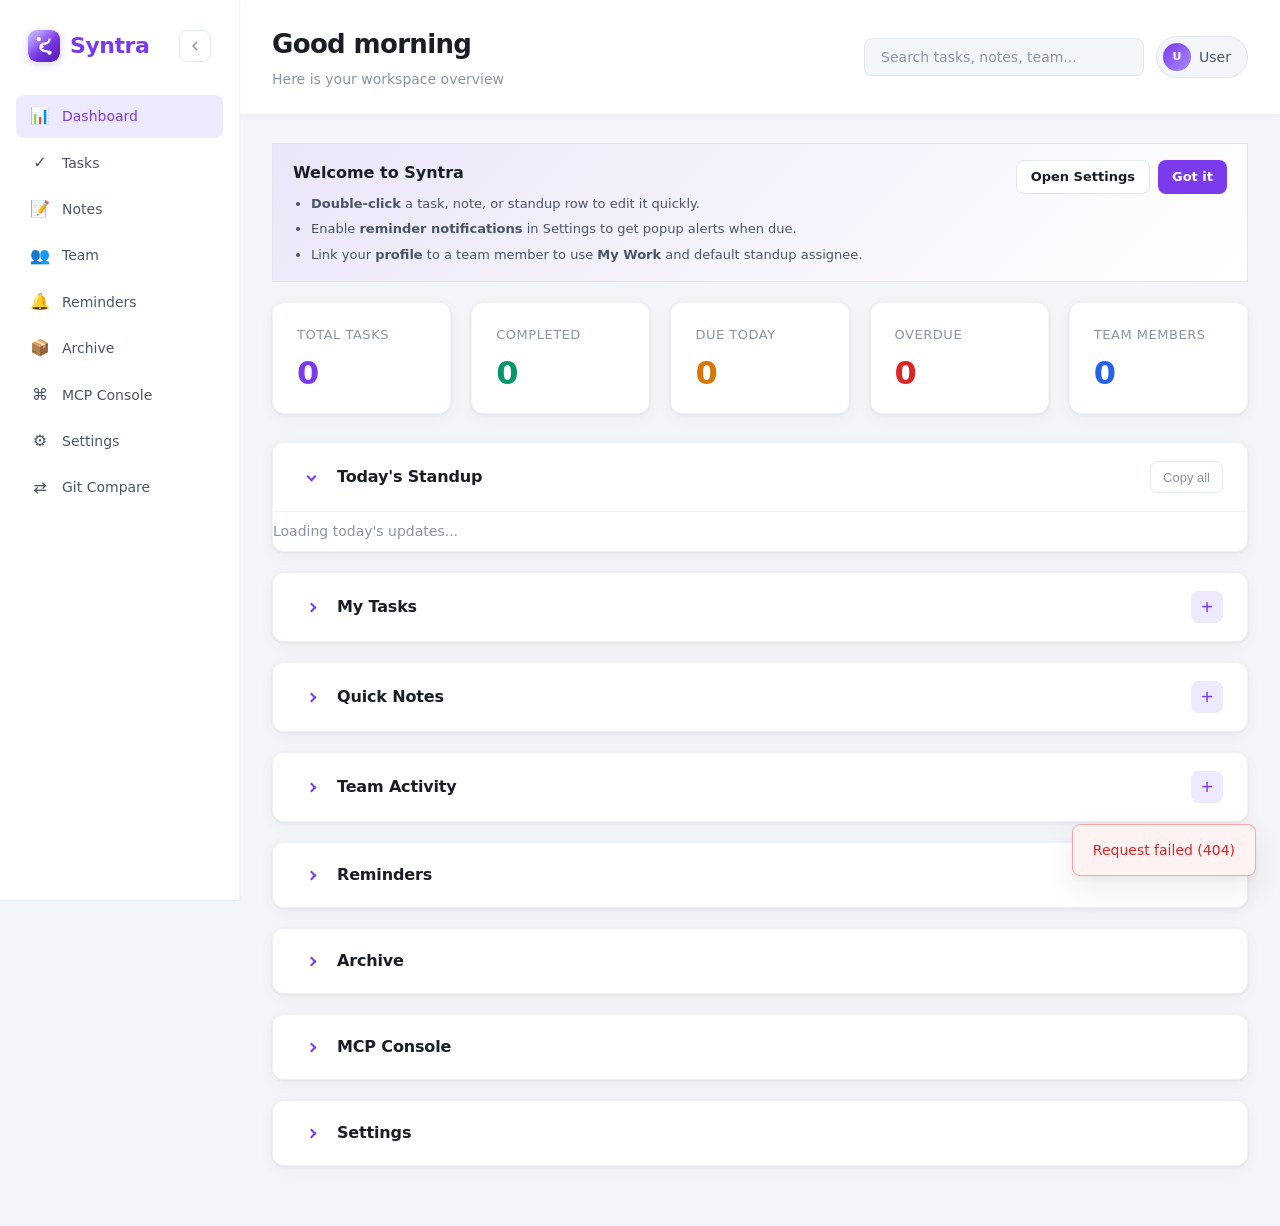
==== templates/index.html @ 12604666 "Git utility enabled" ====
<!DOCTYPE html>
<html lang="en">
<head>
  <meta charset="UTF-8">
  <meta name="viewport" content="width=device-width, initial-scale=1.0">
  <title>Syntra</title>
  <link rel="icon" href="/static/images/syntra-mark.svg" type="image/svg+xml">
  <link rel="stylesheet" href="/static/css/style.css">
  <script>
    try {
      var savedTheme = localStorage.getItem("syntra-theme");
      var prefersDark = window.matchMedia("(prefers-color-scheme: dark)").matches;
      if (savedTheme === "dark" || (savedTheme === "system" && prefersDark)) {
        document.documentElement.dataset.theme = "dark";
      }
    } catch (_err) {}
  </script>
</head>
<body>
  <div class="app" id="app">
    <aside class="sidebar">
      <div class="sidebar-top">
        <div class="logo">
          <img src="/static/images/syntra-mark.svg" alt="" class="logo-mark" width="32" height="32">
          <span class="logo-text">Syntra</span>
        </div>
        <button type="button" class="sidebar-toggle" id="sidebar-toggle" aria-label="Collapse sidebar" aria-expanded="true" title="Collapse sidebar">
          <svg viewBox="0 0 24 24" aria-hidden="true"><path d="M15.41 7.41 14 6l-6 6 6 6 1.41-1.41L10.83 12z"/></svg>
        </button>
      </div>
      <nav class="sidebar-nav">
        <a class="nav-link active" href="#dashboard" title="Dashboard">
          <span class="nav-icon" aria-hidden="true">📊</span>
          <span class="nav-label">Dashboard</span>
        </a>
        <a class="nav-link" href="#my-tasks" title="Tasks">
          <span class="nav-icon" aria-hidden="true">✓</span>
          <span class="nav-label">Tasks</span>
        </a>
        <a class="nav-link" href="#quick-notes" title="Notes">
          <span class="nav-icon" aria-hidden="true">📝</span>
          <span class="nav-label">Notes</span>
        </a>
        <a class="nav-link" href="#team-activity" title="Team">
          <span class="nav-icon" aria-hidden="true">👥</span>
          <span class="nav-label">Team</span>
        </a>
        <a class="nav-link" href="#reminders" title="Reminders">
          <span class="nav-icon" aria-hidden="true">🔔</span>
          <span class="nav-label">Reminders</span>
        </a>
        <a class="nav-link" href="#archive" title="Archive">
          <span class="nav-icon" aria-hidden="true">📦</span>
          <span class="nav-label">Archive</span>
        </a>
        <a class="nav-link" href="#mcp-console" title="MCP Console">
          <span class="nav-icon" aria-hidden="true">⌘</span>
          <span class="nav-label">MCP Console</span>
        </a>
        <a class="nav-link" href="#settings" title="Settings">
          <span class="nav-icon" aria-hidden="true">⚙</span>
          <span class="nav-label">Settings</span>
        </a>
        <a class="nav-link" href="/git-compare/" title="Git Compare">
          <span class="nav-icon" aria-hidden="true">⇄</span>
          <span class="nav-label">Git Compare</span>
        </a>
      </nav>
    </aside>

    <div class="main">
      <header class="header">
        <div class="header-greeting">
          <h1>Good morning</h1>
          <p class="header-subtitle">Here is your workspace overview</p>
        </div>
        <div class="header-actions">
          <input type="search" class="search-box" placeholder="Search tasks, notes, team...">
          <button type="button" class="profile-btn" id="profile-btn" aria-label="Open profile">
            <span class="profile-avatar" id="profile-avatar">U</span>
            <span class="profile-name" id="profile-name">User</span>
          </button>
        </div>
      </header>

      <div class="content" id="dashboard">
        <div class="onboarding-banner" id="onboarding-banner" hidden>
          <div class="onboarding-banner-inner">
            <div class="onboarding-banner-copy">
              <h2 class="onboarding-banner-title">Welcome to Syntra</h2>
              <ul class="onboarding-tips">
                <li><strong>Double-click</strong> a task, note, or standup row to edit it quickly.</li>
                <li>Enable <strong>reminder notifications</strong> in Settings to get popup alerts when due.</li>
                <li>Link your <strong>profile</strong> to a team member to use <strong>My Work</strong> and default standup assignee.</li>
              </ul>
            </div>
            <div class="onboarding-banner-actions">
              <button type="button" class="onboarding-settings-link" id="onboarding-open-settings">Open Settings</button>
              <button type="button" class="onboarding-dismiss-btn" id="onboarding-dismiss">Got it</button>
            </div>
          </div>
        </div>

        <section class="dashboard-cards">
          <div class="stat-card">
            <span class="stat-label">Total Tasks</span>
            <span class="stat-value" id="stat-total-tasks">0</span>
          </div>
          <div class="stat-card">
            <span class="stat-label">Completed</span>
            <span class="stat-value" id="stat-completed">0</span>
          </div>
          <div class="stat-card">
            <span class="stat-label">Due Today</span>
            <span class="stat-value" id="stat-due-today">0</span>
          </div>
          <div class="stat-card">
            <span class="stat-label">Overdue</span>
            <span class="stat-value" id="stat-overdue">0</span>
          </div>
          <div class="stat-card">
            <span class="stat-label">Team Members</span>
            <span class="stat-value" id="stat-team-members">0</span>
          </div>
        </section>

        <section class="section section-collapsible" id="standup-summary" data-default-expanded="true">
          <div class="section-header">
            <button type="button" class="section-collapse-btn" aria-label="Collapse Today's Standup section" aria-expanded="true">
              <span class="section-collapse-chevron" aria-hidden="true"></span>
            </button>
            <h2 class="section-title">Today's Standup <span class="standup-summary-count" id="standup-summary-count"></span></h2>
            <div class="section-header-actions">
              <button type="button" class="standup-summary-copy-btn" id="standup-summary-copy-btn" aria-label="Copy all standup updates for today" title="Copy all today's standups">
                Copy all
              </button>
            </div>
          </div>
          <div class="section-content">
            <div class="section-body standup-summary-body" id="standup-summary-list">
              <p class="empty">Loading today's updates...</p>
            </div>
          </div>
        </section>

        <section class="section section-collapsible is-collapsed" id="my-tasks">
          <div class="section-header">
            <button type="button" class="section-collapse-btn" aria-label="Expand My Tasks section" aria-expanded="false">
              <span class="section-collapse-chevron" aria-hidden="true"></span>
            </button>
            <h2 class="section-title">My Tasks</h2>
            <div class="section-header-actions">
              <button type="button" class="section-add-btn" id="task-add-toggle" aria-label="Add task">+</button>
            </div>
          </div>
          <div class="section-content" hidden>
          <div class="create-panel" id="task-create-panel" hidden>
            <form id="task-form" class="inline-create-form">
              <select id="task-group" class="inline-input" required>
                <option value="">Select group</option>
              </select>
              <input type="text" id="task-group-new" class="inline-input" placeholder="Enter new group name" hidden>
              <input type="text" id="task-title" class="inline-input" placeholder="Task title" required>
              <select id="task-assignee" class="inline-input">
                <option value="">Assign to team member</option>
              </select>
              <input type="date" id="task-due" class="inline-input" title="Due date">
              <button type="submit" class="inline-submit">Create</button>
              <button type="button" class="inline-cancel" data-panel="task-create-panel">Cancel</button>
            </form>
          </div>
          <div class="create-panel edit-panel" id="task-edit-panel" hidden>
            <form id="task-edit-form" class="inline-create-form">
              <input type="hidden" id="task-edit-id">
              <select id="task-edit-group" class="inline-input" required>
                <option value="">Select group</option>
              </select>
              <input type="text" id="task-edit-title" class="inline-input" placeholder="Task title" required>
              <select id="task-edit-assignee" class="inline-input">
                <option value="">Assign to team member</option>
              </select>
              <select id="task-edit-status" class="inline-input">
                <option value="pending">Pending</option>
                <option value="in_progress">In Progress</option>
                <option value="done">Done</option>
                <option value="cancelled">Cancelled</option>
              </select>
              <select id="task-edit-priority" class="inline-input">
                <option value="low">Low</option>
                <option value="medium">Medium</option>
                <option value="high">High</option>
                <option value="urgent">Urgent</option>
              </select>
              <input type="date" id="task-edit-due" class="inline-input">
              <button type="submit" class="inline-submit">Save</button>
              <button type="button" class="inline-cancel" data-panel="task-edit-panel">Cancel</button>
            </form>
          </div>
          <div class="create-panel edit-panel" id="standup-edit-panel" hidden>
            <form id="standup-edit-form" class="inline-create-form">
              <input type="hidden" id="standup-edit-task-id">
              <input type="hidden" id="standup-edit-id">
              <select id="standup-edit-member" class="inline-input" required aria-label="Team member">
                <option value="">Select member</option>
              </select>
              <select id="standup-edit-status" class="inline-input" aria-label="Status">
                <option value="pending">Pending</option>
                <option value="in_progress">In Progress</option>
                <option value="done">Done</option>
                <option value="cancelled">Cancelled</option>
              </select>
              <input type="text" id="standup-edit-comment" class="inline-input" placeholder="Standup update" required>
              <button type="submit" class="inline-submit">Save</button>
              <button type="button" class="inline-cancel" data-panel="standup-edit-panel">Cancel</button>
            </form>
          </div>
          <div class="task-filters" id="task-filters">
            <button type="button" class="task-filter-my-work-btn" id="task-filter-my-work" disabled aria-pressed="false" title="Link a team member in Profile to use My Work">
              My Work
            </button>
            <select id="task-filter-status" class="task-filter-select" aria-label="Filter by status">
              <option value="">All statuses</option>
              <option value="pending">Pending</option>
              <option value="in_progress">In progress</option>
              <option value="done">Done</option>
              <option value="cancelled">Cancelled</option>
            </select>
            <select id="task-filter-priority" class="task-filter-select" aria-label="Filter by priority">
              <option value="">All priorities</option>
              <option value="high_plus">High + Urgent</option>
              <option value="low">Low</option>
              <option value="medium">Medium</option>
              <option value="high">High</option>
              <option value="urgent">Urgent</option>
            </select>
            <select id="task-filter-assignee" class="task-filter-select" aria-label="Filter by assignee">
              <option value="">All assignees</option>
              <option value="unassigned">Unassigned</option>
            </select>
          </div>
          <div class="section-body" id="tasks-list">
            <p class="empty">Loading tasks...</p>
          </div>
          </div>
        </section>

        <section class="section section-collapsible is-collapsed" id="quick-notes">
          <div class="section-header">
            <button type="button" class="section-collapse-btn" aria-label="Expand Quick Notes section" aria-expanded="false">
              <span class="section-collapse-chevron" aria-hidden="true"></span>
            </button>
            <h2 class="section-title">Quick Notes</h2>
            <div class="section-header-actions">
              <button type="button" class="section-add-btn" id="note-add-toggle" aria-label="Add note">+</button>
            </div>
          </div>
          <div class="section-content" hidden>
          <div class="create-panel" id="note-create-panel" hidden>
            <form id="note-form" class="inline-create-form">
              <input type="text" id="note-title" class="inline-input" placeholder="Note title" required>
              <input type="text" id="note-content" class="inline-input" placeholder="Short note (optional)">
              <button type="submit" class="inline-submit">Create</button>
              <button type="button" class="inline-cancel" data-panel="note-create-panel">Cancel</button>
            </form>
          </div>
          <div class="create-panel edit-panel" id="note-edit-panel" hidden>
            <form id="note-edit-form" class="inline-create-form">
              <input type="hidden" id="note-edit-id">
              <input type="text" id="note-edit-title" class="inline-input" placeholder="Note title" required>
              <input type="text" id="note-edit-content" class="inline-input" placeholder="Note content">
              <button type="submit" class="inline-submit">Save</button>
              <button type="button" class="inline-cancel" data-panel="note-edit-panel">Cancel</button>
            </form>
          </div>
          <div class="section-body" id="notes-list">
            <p class="empty">Loading notes...</p>
          </div>
          </div>
        </section>

        <section class="section section-collapsible is-collapsed" id="team-activity">
          <div class="section-header">
            <button type="button" class="section-collapse-btn" aria-label="Expand Team Activity section" aria-expanded="false">
              <span class="section-collapse-chevron" aria-hidden="true"></span>
            </button>
            <h2 class="section-title">Team Activity</h2>
            <div class="section-header-actions">
              <button type="button" class="section-add-btn" id="team-add-toggle" aria-label="Add team member">+</button>
            </div>
          </div>
          <div class="section-content" hidden>
          <div class="create-panel" id="team-create-panel" hidden>
            <form id="team-form" class="inline-create-form">
              <input type="text" id="team-name" class="inline-input" placeholder="Team member name" required>
              <button type="submit" class="inline-submit">Add</button>
              <button type="button" class="inline-cancel" data-panel="team-create-panel">Cancel</button>
            </form>
          </div>
          <div class="create-panel edit-panel" id="team-edit-panel" hidden>
            <form id="team-edit-form" class="inline-create-form">
              <input type="hidden" id="team-edit-id">
              <input type="text" id="team-edit-name" class="inline-input" placeholder="Name" required>
              <input type="text" id="team-edit-role" class="inline-input" placeholder="Role (optional)">
              <input type="email" id="team-edit-email" class="inline-input" placeholder="Email (optional)">
              <select id="team-edit-status" class="inline-input">
                <option value="offline">Offline</option>
                <option value="online">Online</option>
                <option value="away">Away</option>
              </select>
              <button type="submit" class="inline-submit">Save</button>
              <button type="button" class="inline-cancel" data-panel="team-edit-panel">Cancel</button>
            </form>
          </div>
          <div class="section-body" id="team-list">
            <p class="empty">Loading team...</p>
          </div>
          </div>
        </section>

        <section class="section section-collapsible is-collapsed" id="reminders">
          <div class="section-header">
            <button type="button" class="section-collapse-btn" aria-label="Expand Reminders section" aria-expanded="false">
              <span class="section-collapse-chevron" aria-hidden="true"></span>
            </button>
            <h2 class="section-title">Reminders</h2>
          </div>
          <div class="section-content" hidden>
          <div class="section-body">
            <form id="reminder-form" class="reminder-form">
              <input type="text" id="reminder-title" class="reminder-input" placeholder="Reminder task name" required>
              <input type="datetime-local" id="reminder-datetime" class="reminder-input" required>
              <select id="reminder-assignee" class="reminder-input">
                <option value="">Assign to team member</option>
              </select>
              <button type="submit" class="reminder-button">Add Reminder</button>
            </form>
            <div class="create-panel edit-panel" id="reminder-edit-panel" hidden>
              <form id="reminder-edit-form" class="inline-create-form">
                <input type="hidden" id="reminder-edit-id">
                <input type="text" id="reminder-edit-title" class="inline-input" placeholder="Reminder task name" required>
                <input type="datetime-local" id="reminder-edit-datetime" class="inline-input" required>
                <select id="reminder-edit-assignee" class="inline-input">
                  <option value="">Assign to team member</option>
                </select>
                <select id="reminder-edit-status" class="inline-input">
                  <option value="pending">Pending</option>
                  <option value="sent">Sent</option>
                  <option value="cancelled">Cancelled</option>
                </select>
                <button type="submit" class="inline-submit">Save</button>
                <button type="button" class="inline-cancel" data-panel="reminder-edit-panel">Cancel</button>
              </form>
            </div>
            <div id="reminders-list">
              <p class="empty">Loading reminders...</p>
            </div>
          </div>
          </div>
        </section>

        <section class="section section-collapsible is-collapsed" id="archive">
          <div class="section-header">
            <button type="button" class="section-collapse-btn" aria-label="Expand Archive section" aria-expanded="false">
              <span class="section-collapse-chevron" aria-hidden="true"></span>
            </button>
            <h2 class="section-title">Archive</h2>
          </div>
          <div class="section-content" hidden>
            <p class="section-description">Archived task groups and their tasks are kept here for reference.</p>
            <div class="section-body" id="archive-list">
              <p class="empty">Loading archived groups...</p>
            </div>
          </div>
        </section>

        <section class="section section-collapsible is-collapsed" id="mcp-console">
          <div class="section-header">
            <button type="button" class="section-collapse-btn" aria-label="Expand MCP Console section" aria-expanded="false">
              <span class="section-collapse-chevron" aria-hidden="true"></span>
            </button>
            <h2 class="section-title">MCP Console</h2>
          </div>
          <div class="section-content" hidden>
          <div class="section-body">
            <form id="mcp-form" class="mcp-form">
              <input type="text" id="mcp-command" class="mcp-input" placeholder="Type command..." required>
              <button type="submit" class="mcp-button">Execute</button>
            </form>

            <div class="mcp-results" id="mcp-results">
              <div class="mcp-analysis">
                <h3 class="mcp-analysis-title">Tool Selection</h3>

                <div class="mcp-detail-grid">
                  <div class="mcp-detail-item mcp-detail-item-wide">
                    <span class="mcp-detail-label">Input</span>
                    <span class="mcp-detail-value" id="mcp-input-text">—</span>
                  </div>
                  <div class="mcp-detail-item">
                    <span class="mcp-detail-label">Matched Tool</span>
                    <span class="mcp-detail-value" id="mcp-matched-tool">—</span>
                  </div>
                  <div class="mcp-detail-item">
                    <span class="mcp-detail-label">Confidence</span>
                    <span class="mcp-detail-value mcp-confidence-value" id="mcp-confidence">—</span>
                  </div>
                </div>

                <div class="mcp-scores">
                  <div class="mcp-score">
                    <div class="mcp-score-header">
                      <span class="mcp-score-label">Keyword</span>
                      <span class="mcp-score-value" id="mcp-keyword-score">—</span>
                    </div>
                    <div class="mcp-score-bar"><span class="mcp-score-fill" id="mcp-keyword-bar"></span></div>
                  </div>
                  <div class="mcp-score">
                    <div class="mcp-score-header">
                      <span class="mcp-score-label">Pattern</span>
                      <span class="mcp-score-value" id="mcp-pattern-score">—</span>
                    </div>
                    <div class="mcp-score-bar"><span class="mcp-score-fill" id="mcp-pattern-bar"></span></div>
                  </div>
                  <div class="mcp-score">
                    <div class="mcp-score-header">
                      <span class="mcp-score-label">Token</span>
                      <span class="mcp-score-value" id="mcp-token-score">—</span>
                    </div>
                    <div class="mcp-score-bar"><span class="mcp-score-fill" id="mcp-token-bar"></span></div>
                  </div>
                </div>

                <div class="mcp-reason-block">
                  <span class="mcp-detail-label">Reason</span>
                  <p class="mcp-reason-text" id="mcp-reason">Run a command to see how Syntra selects a tool.</p>
                </div>
              </div>

              <div class="mcp-execution">
                <span class="mcp-detail-label">Execution Result</span>
                <pre class="mcp-result-output" id="mcp-result">Waiting for command...</pre>
              </div>
            </div>
          </div>
          </div>
        </section>

        <section class="section section-collapsible is-collapsed" id="settings">
          <div class="section-header">
            <button type="button" class="section-collapse-btn" aria-label="Expand Settings section" aria-expanded="false">
              <span class="section-collapse-chevron" aria-hidden="true"></span>
            </button>
            <h2 class="section-title">Settings</h2>
          </div>
          <div class="section-content" hidden>
            <div class="section-body settings-body">
              <div class="settings-group">
                <h3 class="settings-group-title">Appearance</h3>
                <div class="settings-theme-field">
                  <span class="settings-field-label">Theme</span>
                  <span class="settings-field-hint">Applies to the entire workspace.</span>
                  <div class="settings-theme-options" role="radiogroup" aria-label="Theme">
                    <label class="settings-theme-option">
                      <input type="radio" name="setting-theme" value="light" class="settings-theme-input">
                      <span class="settings-theme-card">
                        <span class="settings-theme-preview settings-theme-preview--light" aria-hidden="true"></span>
                        <span class="settings-theme-name">Light</span>
                      </span>
                    </label>
                    <label class="settings-theme-option">
                      <input type="radio" name="setting-theme" value="dark" class="settings-theme-input">
                      <span class="settings-theme-card">
                        <span class="settings-theme-preview settings-theme-preview--dark" aria-hidden="true"></span>
                        <span class="settings-theme-name">Dark</span>
                      </span>
                    </label>
                    <label class="settings-theme-option">
                      <input type="radio" name="setting-theme" value="system" class="settings-theme-input">
                      <span class="settings-theme-card">
                        <span class="settings-theme-preview settings-theme-preview--system" aria-hidden="true"></span>
                        <span class="settings-theme-name">System</span>
                      </span>
                    </label>
                  </div>
                </div>
              </div>
              <div class="settings-group">
                <h3 class="settings-group-title">Notifications</h3>
                <label class="settings-toggle-row">
                  <span class="settings-toggle-copy">
                    <span class="settings-toggle-label">Reminder notifications</span>
                    <span class="settings-toggle-hint">Show popup alerts when reminders are due.</span>
                  </span>
                  <input type="checkbox" id="setting-reminder-notifications" class="settings-toggle-input">
                  <span class="settings-toggle-switch" aria-hidden="true"></span>
                </label>
                <label class="settings-toggle-row" id="setting-reminder-sound-row">
                  <span class="settings-toggle-copy">
                    <span class="settings-toggle-label">Reminder sound</span>
                    <span class="settings-toggle-hint">Play a short chime when a reminder popup appears.</span>
                  </span>
                  <input type="checkbox" id="setting-reminder-sound" class="settings-toggle-input">
                  <span class="settings-toggle-switch" aria-hidden="true"></span>
                </label>
              </div>
              <div class="settings-group">
                <h3 class="settings-group-title">Data &amp; backup</h3>
                <div class="settings-backup-field">
                  <span class="settings-field-label">Export workspace</span>
                  <span class="settings-field-hint">Download all tasks, notes, team, reminders, profile, and settings as JSON.</span>
                  <div class="settings-backup-actions">
                    <button type="button" class="settings-backup-btn" id="settings-backup-download">
                      Download backup
                    </button>
                    <button type="button" class="settings-backup-btn settings-backup-btn--secondary" id="settings-backup-import">
                      Import backup
                    </button>
                    <input type="file" id="settings-backup-file" accept=".json,application/json" hidden>
                  </div>
                </div>
              </div>
            </div>
          </div>
        </section>
      </div>
    </div>
  </div>

  <div id="reminder-popup-stack" class="reminder-popup-stack" aria-live="polite"></div>
  <div id="toast" class="toast"></div>

  <div id="profile-modal" class="profile-modal" hidden aria-hidden="true">
    <div class="profile-modal-backdrop" data-profile-dismiss></div>
    <div
      id="profile-modal-dialog"
      class="profile-modal-dialog"
      role="dialog"
      aria-modal="true"
      aria-labelledby="profile-modal-title"
    >
      <h2 id="profile-modal-title" class="profile-modal-title">Your profile</h2>
      <form id="profile-form" class="profile-form">
        <label class="profile-field">
          <span class="profile-label">Display name</span>
          <input type="text" id="profile-display-name" class="profile-input" required maxlength="120">
        </label>
        <label class="profile-field">
          <span class="profile-label">Email</span>
          <input type="email" id="profile-email" class="profile-input" maxlength="200">
        </label>
        <label class="profile-field">
          <span class="profile-label">Role</span>
          <input type="text" id="profile-role" class="profile-input" maxlength="120" placeholder="Job title">
        </label>
        <label class="profile-field">
          <span class="profile-label">Linked team member</span>
          <select id="profile-team-member" class="profile-input">
            <option value="">None</option>
          </select>
        </label>
        <div class="profile-modal-actions">
          <button type="button" class="profile-modal-btn profile-modal-cancel" id="profile-modal-cancel">
            Cancel
          </button>
          <button type="submit" class="profile-modal-btn profile-modal-save" id="profile-modal-save">
            Save
          </button>
        </div>
      </form>
    </div>
  </div>

  <div id="confirm-modal" class="confirm-modal" hidden aria-hidden="true">
    <div class="confirm-modal-backdrop" data-confirm-dismiss></div>
    <div
      id="confirm-modal-dialog"
      class="confirm-modal-dialog"
      role="alertdialog"
      aria-modal="true"
      aria-labelledby="confirm-modal-title"
      aria-describedby="confirm-modal-message"
    >
      <div class="confirm-modal-icon" id="confirm-modal-icon" aria-hidden="true"></div>
      <h2 id="confirm-modal-title" class="confirm-modal-title"></h2>
      <p id="confirm-modal-message" class="confirm-modal-message"></p>
      <div class="confirm-modal-actions">
        <button type="button" class="confirm-modal-btn confirm-modal-cancel" id="confirm-modal-cancel">
          Cancel
        </button>
        <button type="button" class="confirm-modal-btn confirm-modal-confirm" id="confirm-modal-confirm">
          Confirm
        </button>
      </div>
    </div>
  </div>

  <script src="/static/js/datetime.js"></script>
  <script src="/static/js/syntra/bootstrap.js"></script>
  <script src="/static/js/syntra/core.js"></script>
  <script src="/static/js/syntra/ui.js"></script>
  <script src="/static/js/syntra/profile.js"></script>
  <script src="/static/js/syntra/settings.js"></script>
  <script src="/static/js/syntra/search.js"></script>
  <script src="/static/js/syntra/reminders.js"></script>
  <script src="/static/js/syntra/tasks.js"></script>
  <script src="/static/js/syntra/mcp.js"></script>
  <script src="/static/js/syntra/app.js"></script>
  <script src="/static/js/app.js"></script>
</body>
</html>
---- static/css/style.css ----
*,
*::before,
*::after {
  box-sizing: border-box;
  margin: 0;
  padding: 0;
}

:root {
  --bg: #f4f5f9;
  --bg-subtle: #eef0f6;
  --surface: #ffffff;
  --surface-hover: #f8f7ff;
  --border: #e4e7ef;
  --border-light: #f0f2f7;
  --text: #1a1d26;
  --text-primary: #1a1d26;
  --text-secondary: #4b5568;
  --text-muted: #8b93a7;
  --primary: #7c3aed;
  --primary-hover: #6d28d9;
  --primary-light: #ede9fe;
  --primary-soft: rgba(124, 58, 237, 0.08);
  --success: #059669;
  --success-bg: #ecfdf5;
  --danger: #dc2626;
  --danger-bg: #fef2f2;
  --shadow-sm: 0 1px 2px rgba(15, 23, 42, 0.04);
  --shadow: 0 1px 3px rgba(15, 23, 42, 0.06), 0 4px 16px rgba(15, 23, 42, 0.04);
  --shadow-lg: 0 4px 6px rgba(15, 23, 42, 0.04), 0 12px 32px rgba(15, 23, 42, 0.08);
  --radius: 12px;
  --radius-sm: 8px;
  --font: "Inter", "Segoe UI", system-ui, -apple-system, BlinkMacSystemFont, sans-serif;
  --sidebar-width: 240px;
  --sidebar-collapsed-width: 76px;
  --transition: 0.18s ease;
}

[data-theme="dark"] {
  color-scheme: dark;
  --bg: #0f1117;
  --bg-subtle: #161922;
  --surface: #1a1d28;
  --surface-hover: #22263a;
  --border: #2a3042;
  --border-light: #232838;
  --text: #e8eaef;
  --text-primary: #e8eaef;
  --text-secondary: #b4bac8;
  --text-muted: #7a8299;
  --primary: #9b6dff;
  --primary-hover: #b08cff;
  --primary-light: #2a2240;
  --primary-soft: rgba(155, 109, 255, 0.14);
  --success: #34d399;
  --success-bg: #0f2e24;
  --danger: #f87171;
  --danger-bg: #3a1515;
  --shadow-sm: 0 1px 2px rgba(0, 0, 0, 0.35);
  --shadow: 0 1px 3px rgba(0, 0, 0, 0.4), 0 4px 16px rgba(0, 0, 0, 0.28);
  --shadow-lg: 0 4px 6px rgba(0, 0, 0, 0.4), 0 12px 32px rgba(0, 0, 0, 0.45);
}

html {
  -webkit-font-smoothing: antialiased;
  -moz-osx-font-smoothing: grayscale;
}

html,
body {
  transition: background-color 0.2s ease, color 0.2s ease;
}

body {
  font-family: var(--font);
  background: var(--bg);
  color: var(--text);
  line-height: 1.6;
  min-height: 100vh;
  font-size: 15px;
}

.app {
  display: flex;
  min-height: 100vh;
  overflow-x: hidden;
}

/* Sidebar */

.sidebar {
  width: var(--sidebar-width);
  background: var(--surface);
  border-right: 1px solid var(--border-light);
  padding: 1.75rem 1rem;
  flex-shrink: 0;
  box-shadow: var(--shadow-sm);
  position: sticky;
  top: 0;
  height: 100vh;
  overflow-y: auto;
  overflow-x: hidden;
  transition: width var(--transition), padding var(--transition);
}

.sidebar-top {
  display: flex;
  align-items: center;
  justify-content: space-between;
  gap: 0.5rem;
  padding: 0 0.75rem 1.5rem;
  margin-bottom: 0.5rem;
}

.logo {
  display: flex;
  align-items: center;
  gap: 0.625rem;
  min-width: 0;
  font-size: 1.375rem;
  font-weight: 700;
  color: var(--primary);
  letter-spacing: -0.02em;
}

.logo-mark {
  display: block;
  width: 2rem;
  height: 2rem;
  flex-shrink: 0;
  border-radius: var(--radius-sm);
  box-shadow: 0 2px 8px rgba(91, 33, 182, 0.22);
}

.logo-text {
  white-space: nowrap;
  overflow: hidden;
  transition: opacity var(--transition), width var(--transition);
}

.sidebar-toggle {
  display: inline-flex;
  align-items: center;
  justify-content: center;
  width: 2rem;
  height: 2rem;
  padding: 0;
  border: 1px solid var(--border);
  border-radius: var(--radius-sm);
  background: var(--surface);
  color: var(--text-muted);
  cursor: pointer;
  flex-shrink: 0;
  transition: background var(--transition), color var(--transition), border-color var(--transition), transform var(--transition);
}

.sidebar-toggle:hover {
  background: var(--bg-subtle);
  color: var(--text);
  border-color: var(--border);
}

.sidebar-toggle svg {
  width: 1.125rem;
  height: 1.125rem;
  fill: currentColor;
  transition: transform var(--transition);
}

.sidebar-nav {
  display: flex;
  flex-direction: column;
  gap: 0.25rem;
}

.nav-link {
  display: flex;
  align-items: center;
  gap: 0.75rem;
  padding: 0.625rem 0.875rem;
  color: var(--text-secondary);
  text-decoration: none;
  border-radius: var(--radius-sm);
  font-size: 0.875rem;
  font-weight: 500;
  transition: background var(--transition), color var(--transition), padding var(--transition);
}

.nav-icon {
  display: inline-flex;
  align-items: center;
  justify-content: center;
  width: 1.25rem;
  flex-shrink: 0;
  font-size: 1rem;
  line-height: 1;
}

.nav-label {
  white-space: nowrap;
  overflow: hidden;
  transition: opacity var(--transition), width var(--transition);
}

.app.sidebar-collapsed .sidebar {
  width: var(--sidebar-collapsed-width);
  padding: 1.75rem 0.625rem;
}

.app.sidebar-collapsed .sidebar-top {
  flex-direction: column;
  align-items: center;
  padding: 0 0 1rem;
}

.app.sidebar-collapsed .logo-text {
  opacity: 0;
  width: 0;
}

.app.sidebar-collapsed .sidebar-toggle svg {
  transform: rotate(180deg);
}

.app.sidebar-collapsed .nav-link {
  justify-content: center;
  padding: 0.625rem;
}

.app.sidebar-collapsed .nav-label {
  opacity: 0;
  width: 0;
}

.app.sidebar-collapsed .sidebar-toggle {
  width: 100%;
}

.nav-link:hover {
  background: var(--bg-subtle);
  color: var(--text);
}

.nav-link.active {
  background: var(--primary-light);
  color: var(--primary);
}

/* Main layout */

.main {
  flex: 1;
  display: flex;
  flex-direction: column;
  min-width: 0;
}

.header {
  display: flex;
  align-items: center;
  justify-content: space-between;
  gap: 1.25rem;
  padding: 1.5rem 2rem;
  background: var(--surface);
  border-bottom: 1px solid var(--border-light);
  flex-wrap: wrap;
  box-shadow: var(--shadow-sm);
}

.header-greeting h1 {
  font-size: 1.625rem;
  font-weight: 700;
  letter-spacing: -0.025em;
  color: var(--text);
}

.header-subtitle {
  color: var(--text-muted);
  font-size: 0.875rem;
  margin-top: 0.125rem;
}

.header-actions {
  display: flex;
  align-items: center;
  gap: 0.75rem;
}

.search-box {
  width: 280px;
  padding: 0.625rem 1rem;
  background: var(--bg);
  border: 1px solid var(--border);
  border-radius: var(--radius-sm);
  color: var(--text);
  font-size: 0.875rem;
  font-family: inherit;
  transition: border-color var(--transition), box-shadow var(--transition);
}

.search-box::placeholder {
  color: var(--text-muted);
}

.search-box:focus {
  outline: none;
  border-color: var(--primary);
  box-shadow: 0 0 0 3px var(--primary-soft);
}

.profile-btn {
  display: flex;
  align-items: center;
  gap: 0.5rem;
  padding: 0.375rem 1rem 0.375rem 0.375rem;
  background: var(--bg);
  border: 1px solid var(--border);
  border-radius: 999px;
  font-size: 0.875rem;
  font-weight: 500;
  color: var(--text-secondary);
  cursor: pointer;
  font-family: inherit;
  transition: border-color 0.15s, box-shadow 0.15s;
}

.profile-btn:hover {
  border-color: var(--primary);
  box-shadow: 0 0 0 3px var(--primary-soft);
}

.profile-avatar {
  display: flex;
  align-items: center;
  justify-content: center;
  width: 28px;
  height: 28px;
  border-radius: 50%;
  background: linear-gradient(135deg, var(--primary), #a78bfa);
  color: #fff;
  font-size: 0.6875rem;
  font-weight: 700;
  letter-spacing: 0.02em;
  flex-shrink: 0;
}

.profile-name {
  max-width: 140px;
  overflow: hidden;
  text-overflow: ellipsis;
  white-space: nowrap;
}

/* Content area */

.content {
  padding: 1.75rem 2rem 2.5rem;
  overflow-x: hidden;
  overflow-y: auto;
  flex: 1;
  min-width: 0;
}

/* Dashboard stat cards */

.dashboard-cards {
  display: grid;
  grid-template-columns: repeat(auto-fit, minmax(140px, 1fr));
  gap: 1.25rem;
  margin-bottom: 1.75rem;
}

.stat-card {
  background: var(--surface);
  border: 1px solid var(--border-light);
  border-radius: var(--radius);
  padding: 1.375rem 1.5rem;
  display: flex;
  flex-direction: column;
  gap: 0.625rem;
  box-shadow: var(--shadow);
  transition: box-shadow var(--transition), transform var(--transition);
}

.stat-card:hover {
  box-shadow: var(--shadow-lg);
  transform: translateY(-1px);
}

.stat-label {
  font-size: 0.8125rem;
  font-weight: 500;
  color: var(--text-muted);
  text-transform: uppercase;
  letter-spacing: 0.04em;
}

.stat-value {
  font-size: 2rem;
  font-weight: 700;
  letter-spacing: -0.03em;
  color: var(--text);
  line-height: 1.1;
}

.stat-card:nth-child(1) .stat-value { color: var(--primary); }
.stat-card:nth-child(2) .stat-value { color: var(--success); }
.stat-card:nth-child(3) .stat-value { color: #d97706; }
.stat-card:nth-child(4) .stat-value { color: #dc2626; }
.stat-card:nth-child(5) .stat-value { color: #2563eb; }

.task-filters {
  display: flex;
  flex-wrap: wrap;
  gap: 0.5rem;
  padding: 0 1rem 0.75rem;
}

.task-filter-my-work-btn {
  display: inline-flex;
  align-items: center;
  justify-content: center;
  min-height: 34px;
  padding: 0.45rem 0.75rem;
  border: 1px solid var(--border);
  border-radius: var(--radius-sm);
  background: var(--surface);
  font-size: 0.8125rem;
  font-weight: 600;
  font-family: inherit;
  color: var(--text-muted);
  cursor: pointer;
  transition: background var(--transition), color var(--transition), border-color var(--transition);
}

.task-filter-my-work-btn:hover:not(:disabled) {
  background: #eff6ff;
  border-color: #93c5fd;
  color: #1d4ed8;
}

.task-filter-my-work-btn.is-active {
  background: var(--primary);
  border-color: var(--primary);
  color: #fff;
}

.task-filter-my-work-btn:disabled {
  opacity: 0.55;
  cursor: not-allowed;
}

.task-filter-select {
  min-width: 140px;
  padding: 0.45rem 0.65rem;
  border: 1px solid var(--border);
  border-radius: var(--radius-sm);
  background: var(--surface);
  font-size: 0.8125rem;
  font-family: inherit;
  color: var(--text);
}

.task-filter-select:focus {
  outline: none;
  border-color: var(--primary);
  box-shadow: 0 0 0 2px rgba(59, 130, 246, 0.15);
}

.editable-row.is-done td:nth-child(2) {
  opacity: 0.65;
}

.editable-row.is-done .task-title-cell {
  text-decoration: line-through;
  color: var(--text-muted);
}

.task-done-toggle {
  display: inline-flex;
  align-items: center;
  justify-content: center;
  width: 28px;
  height: 28px;
  padding: 0;
  border: 1px solid var(--border);
  border-radius: var(--radius-sm);
  background: var(--surface);
  cursor: pointer;
  transition: background var(--transition), border-color var(--transition);
}

.task-done-toggle:hover {
  border-color: var(--success);
  background: #f0fdf4;
}

.task-done-toggle.is-done {
  background: #dcfce7;
  border-color: #86efac;
  color: #166534;
}

.due-date {
  font-size: 0.8125rem;
  white-space: nowrap;
}

.due-overdue {
  color: #dc2626;
  font-weight: 600;
}

.due-today {
  color: #d97706;
  font-weight: 600;
}

.search-match td {
  background: #fffbeb;
}

.search-empty-note {
  padding: 0.75rem 1rem;
  color: var(--text-muted);
  font-size: 0.875rem;
}

/* Section cards */

.section {
  background: var(--surface);
  border: 1px solid var(--border-light);
  border-radius: var(--radius);
  margin-bottom: 1.25rem;
  overflow: hidden;
  box-shadow: var(--shadow);
  min-width: 0;
  max-width: 100%;
}

.section-title {
  font-size: 1rem;
  font-weight: 600;
  letter-spacing: -0.01em;
  color: var(--text);
  margin: 0;
}

.section-description {
  margin: 0;
  padding: 0.75rem 1.5rem;
  color: var(--text-muted);
  font-size: 0.875rem;
  border-bottom: 1px solid var(--border-light);
}

.section-header {
  display: flex;
  align-items: center;
  justify-content: space-between;
  gap: 0.75rem;
  padding: 1.125rem 1.5rem;
  border-bottom: 1px solid var(--border-light);
  background: var(--surface);
  min-width: 0;
}

.section-collapsible.is-collapsed .section-header {
  border-bottom: none;
}

.section-header .section-title {
  flex: 1;
  min-width: 0;
}

.section-header-actions {
  display: flex;
  align-items: center;
  gap: 0.5rem;
  flex-shrink: 0;
}

.section-collapse-btn {
  width: 28px;
  height: 28px;
  display: flex;
  align-items: center;
  justify-content: center;
  border: none;
  background: transparent;
  border-radius: var(--radius-sm);
  cursor: pointer;
  flex-shrink: 0;
  transition: background var(--transition);
}

.section-collapse-btn:hover {
  background: var(--surface-hover);
}

.section-collapse-chevron {
  width: 7px;
  height: 7px;
  border-right: 2px solid var(--primary);
  border-bottom: 2px solid var(--primary);
  transform: rotate(45deg);
  transition: transform 0.2s ease;
  margin-top: -2px;
}

.section-collapsible.is-collapsed .section-collapse-chevron {
  transform: rotate(-45deg);
  margin-top: 2px;
}

.section-content[hidden] {
  display: none;
}

.section-add-btn {
  width: 32px;
  height: 32px;
  display: flex;
  align-items: center;
  justify-content: center;
  background: var(--primary-light);
  border: 1px solid transparent;
  border-radius: var(--radius-sm);
  color: var(--primary);
  font-size: 1.25rem;
  font-weight: 500;
  line-height: 1;
  cursor: pointer;
  flex-shrink: 0;
  transition: background var(--transition), color var(--transition), transform var(--transition);
}

.section-add-btn:hover {
  background: var(--primary);
  color: #fff;
}

.section-add-btn.active {
  background: var(--primary);
  color: #fff;
}

.create-panel {
  padding: 1rem 1.5rem;
  background: var(--bg);
  border-bottom: 1px solid var(--border-light);
}

.create-panel[hidden] {
  display: none;
}

.inline-create-form {
  display: flex;
  flex-wrap: wrap;
  gap: 0.625rem;
  align-items: center;
}

.inline-input {
  flex: 1;
  min-width: 160px;
  padding: 0.625rem 0.875rem;
  background: var(--surface);
  border: 1px solid var(--border);
  border-radius: var(--radius-sm);
  color: var(--text);
  font-size: 0.875rem;
  font-family: inherit;
}

.inline-input:focus {
  outline: none;
  border-color: var(--primary);
  box-shadow: 0 0 0 3px var(--primary-soft);
}

.inline-submit {
  padding: 0.625rem 1rem;
  background: var(--primary);
  border: none;
  border-radius: var(--radius-sm);
  color: #fff;
  font-size: 0.875rem;
  font-weight: 600;
  font-family: inherit;
  cursor: pointer;
}

.inline-submit:hover {
  background: var(--primary-hover);
}

.inline-cancel {
  padding: 0.625rem 0.875rem;
  background: transparent;
  border: 1px solid var(--border);
  border-radius: var(--radius-sm);
  color: var(--text-muted);
  font-size: 0.875rem;
  font-family: inherit;
  cursor: pointer;
}

.inline-cancel:hover {
  background: var(--surface);
  color: var(--text);
}

.section-body {
  padding: 1.25rem 1.5rem;
  min-width: 0;
  max-width: 100%;
  overflow-x: auto;
}

.empty {
  color: var(--text-muted);
  font-size: 0.875rem;
  padding: 0.5rem 0;
}

.empty-state {
  padding: 0.75rem 0;
}

.empty-state-title {
  margin: 0 0 0.35rem;
  font-size: 0.9375rem;
  font-weight: 600;
  color: var(--text);
}

.empty-state-hint {
  margin: 0;
  font-size: 0.8125rem;
  color: var(--text-muted);
  line-height: 1.5;
}

.onboarding-banner {
  margin: 0 0 1.25rem;
  padding: 1rem 1.25rem;
  background: linear-gradient(135deg, var(--primary-soft) 0%, var(--surface) 100%);
  border: 1px solid var(--border);
  border-radius: var(--radius-md);
}

.onboarding-banner-inner {
  display: flex;
  flex-wrap: wrap;
  align-items: flex-start;
  justify-content: space-between;
  gap: 1rem;
}

.onboarding-banner-title {
  margin: 0 0 0.5rem;
  font-size: 1rem;
  font-weight: 700;
  color: var(--text);
}

.onboarding-tips {
  margin: 0;
  padding-left: 1.125rem;
  color: var(--text-secondary);
  font-size: 0.8125rem;
  line-height: 1.55;
}

.onboarding-tips li + li {
  margin-top: 0.35rem;
}

.onboarding-banner-actions {
  display: flex;
  flex-wrap: wrap;
  align-items: center;
  gap: 0.5rem;
  flex-shrink: 0;
}

.onboarding-settings-link,
.onboarding-dismiss-btn {
  display: inline-flex;
  align-items: center;
  justify-content: center;
  min-height: 34px;
  padding: 0 0.875rem;
  border-radius: var(--radius-sm);
  font-size: 0.8125rem;
  font-weight: 600;
  font-family: inherit;
  cursor: pointer;
  transition: background var(--transition), color var(--transition), border-color var(--transition);
}

.onboarding-settings-link {
  border: 1px solid var(--border);
  background: var(--surface);
  color: var(--text);
}

.onboarding-settings-link:hover {
  border-color: var(--primary);
  color: var(--primary);
}

.onboarding-dismiss-btn {
  border: none;
  background: var(--primary);
  color: #fff;
}

.onboarding-dismiss-btn:hover {
  filter: brightness(1.05);
}

.settings-toggle-row.is-disabled {
  opacity: 0.55;
}

.settings-toggle-row.is-disabled .settings-toggle-input:disabled + .settings-toggle-switch {
  cursor: not-allowed;
}

.settings-backup-field {
  display: flex;
  flex-direction: column;
  gap: 0.625rem;
  max-width: 480px;
}

.settings-backup-actions {
  display: flex;
  flex-wrap: wrap;
  gap: 0.5rem;
}

.settings-backup-btn {
  align-self: flex-start;
  display: inline-flex;
  align-items: center;
  justify-content: center;
  min-height: 36px;
  padding: 0 1rem;
  border: 1px solid var(--border);
  border-radius: var(--radius-sm);
  background: var(--surface);
  color: var(--text);
  font-size: 0.8125rem;
  font-weight: 600;
  font-family: inherit;
  cursor: pointer;
  transition: background var(--transition), color var(--transition), border-color var(--transition);
}

.settings-backup-btn:hover:not(:disabled) {
  background: #eff6ff;
  border-color: #93c5fd;
  color: #1d4ed8;
}

.settings-backup-btn:disabled {
  opacity: 0.6;
  cursor: wait;
}

.settings-backup-btn--secondary {
  background: var(--bg-subtle);
}

.task-row,
.editable-row {
  cursor: pointer;
}

.task-row-active,
.editable-row.row-active {
  background: var(--primary-light) !important;
}

.task-delete-btn,
.row-delete-btn {
  display: inline-flex;
  align-items: center;
  justify-content: center;
  width: 28px;
  height: 28px;
  padding: 0;
  background: transparent;
  border: 1px solid transparent;
  border-radius: var(--radius-sm);
  color: var(--text-muted);
  cursor: pointer;
  transition: background var(--transition), color var(--transition), border-color var(--transition);
}

.task-delete-btn:hover,
.row-delete-btn:hover {
  background: var(--danger-bg);
  border-color: #fca5a5;
  color: var(--danger);
}

.task-delete-btn svg,
.row-delete-btn svg {
  width: 16px;
  height: 16px;
  fill: currentColor;
}

.actions-cell {
  width: 1%;
  min-width: 88px;
  text-align: right;
  white-space: nowrap;
}

.actions-cell-inner {
  display: inline-flex;
  align-items: center;
  justify-content: flex-end;
  gap: 0.25rem;
  max-width: 100%;
}

.done-col {
  width: 40px;
  text-align: center;
}

.actions-cell .row-delete-btn,
.actions-cell .task-comments-btn {
  display: inline-flex;
  vertical-align: middle;
}

.task-comments-btn {
  align-items: center;
  justify-content: center;
  gap: 0.25rem;
  width: auto;
  min-width: 28px;
  height: 28px;
  padding: 0 0.375rem;
  margin-right: 0.25rem;
  background: transparent;
  border: 1px solid transparent;
  border-radius: var(--radius-sm);
  color: var(--text-muted);
  cursor: pointer;
  font-size: 0.75rem;
  font-family: inherit;
}

.task-comments-btn:hover {
  background: var(--primary-light);
  border-color: var(--primary-light);
  color: var(--primary);
}

.task-comments-icon {
  font-size: 0.875rem;
  line-height: 1;
}

.task-comments-count {
  font-weight: 600;
}

.task-comments-row td {
  background: var(--bg);
  padding: 0 !important;
  border-bottom: 1px solid var(--border-light);
}

.task-comments-panel.standup-panel {
  padding: 0;
  border-top: 1px dashed var(--border);
}

.standup-panel-header {
  display: flex;
  align-items: center;
  padding: 0.625rem 1rem;
  background: var(--surface);
  border-bottom: 1px solid var(--border-light);
}

.standup-panel-toggle {
  display: flex;
  align-items: center;
  gap: 0.5rem;
  width: 100%;
  padding: 0;
  background: transparent;
  border: none;
  font-family: inherit;
  font-size: 0.8125rem;
  font-weight: 600;
  color: var(--text-secondary);
  cursor: pointer;
  text-align: left;
}

.standup-panel-toggle:hover {
  color: var(--primary);
}

.standup-panel-title {
  flex: 1;
}

.standup-panel-chevron {
  display: inline-block;
  font-size: 0.625rem;
  color: var(--text-muted);
  transition: transform 0.15s ease;
}

.standup-panel-chevron.is-collapsed {
  transform: rotate(-90deg);
}

.standup-panel-body {
  padding: 0.875rem 1rem 1rem;
}

.standup-table-wrap {
  margin-bottom: 0.75rem;
  max-height: 220px;
  overflow: auto;
  border: 1px solid var(--border-light);
  border-radius: var(--radius-sm);
}

.standup-table {
  width: 100%;
  border-collapse: collapse;
  font-size: 0.8125rem;
}

.standup-table th,
.standup-table td {
  padding: 0.5rem 0.625rem;
  text-align: left;
  border-bottom: 1px solid var(--border-light);
  vertical-align: top;
}

.standup-table th {
  position: sticky;
  top: 0;
  background: var(--bg);
  font-size: 0.6875rem;
  font-weight: 600;
  text-transform: uppercase;
  letter-spacing: 0.04em;
  color: var(--text-muted);
}

.standup-table tbody tr:last-child td {
  border-bottom: none;
}

.editable-standup-row {
  cursor: pointer;
}

.editable-standup-row.standup-row-active {
  background: var(--primary-soft);
}

.editable-standup-row:hover {
  background: var(--bg);
}

.editable-standup-row.standup-row-active:hover {
  background: var(--primary-soft);
}

.standup-table .standup-update-cell {
  color: var(--text-secondary);
  line-height: 1.45;
  white-space: pre-wrap;
  max-width: 280px;
}

.standup-table .standup-time-cell {
  font-size: 0.75rem;
  color: var(--text-muted);
  white-space: nowrap;
}

.standup-table .standup-actions-cell {
  width: 28px;
  text-align: right;
}

.standup-empty {
  padding: 0.75rem;
  font-size: 0.8125rem;
  color: var(--text-muted);
  text-align: center;
}

.standup-summary-count {
  font-weight: 500;
  color: var(--text-muted);
  font-size: 0.9em;
}

.standup-summary-body {
  padding: 0;
}

.standup-summary-copy-btn {
  display: inline-flex;
  align-items: center;
  justify-content: center;
  height: 32px;
  padding: 0 0.75rem;
  border: 1px solid var(--border);
  border-radius: var(--radius-sm);
  background: var(--surface);
  color: var(--text-muted);
  font-size: 0.8125rem;
  font-weight: 500;
  cursor: pointer;
  transition: background var(--transition), color var(--transition), border-color var(--transition);
}

.standup-summary-copy-btn:hover {
  background: #eff6ff;
  border-color: #93c5fd;
  color: #1d4ed8;
}

.standup-summary-copy-btn:disabled {
  opacity: 0.6;
  cursor: wait;
}

.standup-summary-table td:first-child {
  font-weight: 500;
}

.task-comment-delete {
  width: 22px;
  height: 22px;
  padding: 0;
  background: transparent;
  border: none;
  border-radius: var(--radius-sm);
  color: var(--text-muted);
  cursor: pointer;
  font-size: 1rem;
  line-height: 1;
}

.task-comment-delete:hover {
  background: var(--danger-bg);
  color: var(--danger);
}

.standup-form {
  display: flex;
  gap: 0.5rem;
  flex-wrap: wrap;
  align-items: center;
}

.standup-form select,
.standup-form input[type="text"] {
  padding: 0.5rem 0.625rem;
  background: var(--surface);
  border: 1px solid var(--border);
  border-radius: var(--radius-sm);
  font-size: 0.8125rem;
  font-family: inherit;
}

.standup-form select:focus,
.standup-form input[type="text"]:focus {
  outline: none;
  border-color: var(--primary);
  box-shadow: 0 0 0 3px var(--primary-soft);
}

.standup-form .standup-member-select,
.standup-form .standup-status-select {
  min-width: 120px;
}

.standup-form .standup-comment-input {
  flex: 1;
  min-width: 160px;
}

.edit-panel {
  border-left: 3px solid var(--primary);
}

.task-group-block {
  margin-bottom: 0.875rem;
  border: 1px solid var(--border-light);
  border-radius: var(--radius-sm);
  overflow: hidden;
  background: var(--surface);
}

.task-group-block:last-child {
  margin-bottom: 0;
}

.task-group-header-row {
  display: flex;
  align-items: stretch;
  gap: 0.5rem;
  background: var(--bg);
  min-width: 0;
}

.task-group-header-row .task-group-header {
  flex: 1 1 auto;
  min-width: 0;
  background: transparent;
}

.task-group-actions,
.archived-group-actions {
  align-self: center;
  margin-right: 0.5rem;
  flex: 0 0 auto;
  max-width: min(100%, 220px);
}

.task-group-actions,
.archived-group-actions {
  display: flex;
  align-items: center;
  justify-content: flex-end;
  flex-wrap: wrap;
  gap: 0.375rem;
}

.task-group-copy-btn,
.task-group-icon-btn {
  display: inline-flex;
  align-items: center;
  justify-content: center;
  width: 32px;
  height: 32px;
  padding: 0;
  border: 1px solid var(--border);
  border-radius: var(--radius-sm);
  background: var(--surface);
  color: var(--text-muted);
  cursor: pointer;
  transition: background var(--transition), color var(--transition), border-color var(--transition);
  flex-shrink: 0;
}

.task-group-copy-btn:hover,
.task-group-icon-btn:hover {
  background: #eff6ff;
  border-color: #93c5fd;
  color: #1d4ed8;
}

.task-group-copy-btn:disabled,
.task-group-icon-btn:disabled {
  opacity: 0.6;
  cursor: wait;
}

.task-group-copy-btn svg,
.task-group-icon-btn svg {
  width: 16px;
  height: 16px;
  fill: currentColor;
}

.task-group-icon-btn--restore:hover {
  background: #f0fdf4;
  border-color: #86efac;
  color: #14532d;
}

.task-group-icon-btn--delete {
  color: #b42318;
  border-color: #fecdca;
  background: #fef3f2;
}

.task-group-icon-btn--delete:hover {
  background: #fee4e2;
  border-color: #fda29b;
  color: #912018;
}

.task-group-archive-btn {
  padding: 0.35rem 0.75rem;
  border: 1px solid var(--border);
  border-radius: var(--radius-sm);
  background: var(--surface);
  font-size: 0.75rem;
  font-weight: 600;
  font-family: inherit;
  cursor: pointer;
  transition: background var(--transition), color var(--transition), border-color var(--transition);
  color: var(--text-muted);
}

.task-group-archive-btn:hover {
  background: #fff4e5;
  border-color: #f0c987;
  color: #9a6700;
}

.archived-badge {
  padding: 0.25rem 0.625rem;
  border-radius: 999px;
  background: #f3f4f6;
  color: var(--text-muted);
  font-size: 0.6875rem;
  font-weight: 700;
  letter-spacing: 0.03em;
  text-transform: uppercase;
}

.archived-group-block .task-group-header-row {
  background: #fafafa;
}

.task-group-header {
  display: flex;
  align-items: center;
  gap: 0.625rem;
  min-width: 0;
  padding: 0.75rem 1rem;
  background: var(--bg);
  border: none;
  cursor: pointer;
  text-align: left;
  font-family: inherit;
  transition: background var(--transition);
}

.task-group-header:hover {
  background: var(--surface-hover);
}

.task-group-chevron {
  width: 7px;
  height: 7px;
  border-right: 2px solid var(--primary);
  border-bottom: 2px solid var(--primary);
  transform: rotate(45deg);
  transition: transform 0.2s ease;
  flex-shrink: 0;
  margin-top: -2px;
}

.task-group-block.is-collapsed .task-group-chevron {
  transform: rotate(-45deg);
  margin-top: 2px;
}

.task-group-name {
  flex: 1 1 auto;
  min-width: 0;
  overflow: hidden;
  text-overflow: ellipsis;
  white-space: nowrap;
  font-size: 0.9375rem;
  font-weight: 600;
  color: var(--text);
}

.task-group-count {
  flex-shrink: 0;
  font-size: 0.75rem;
  font-weight: 600;
  background: var(--primary-light);
  color: var(--primary);
  padding: 0.15rem 0.5rem;
  border-radius: 999px;
  min-width: 1.5rem;
  text-align: center;
}

.task-group-body {
  padding: 0 1rem 1rem;
}

.task-group-body[hidden] {
  display: none;
}

/* Tables */

table {
  width: 100%;
  border-collapse: collapse;
  font-size: 0.875rem;
}

th,
td {
  text-align: left;
  padding: 0.75rem 1rem;
  border-bottom: 1px solid var(--border-light);
}

th {
  color: var(--text-muted);
  font-weight: 600;
  font-size: 0.75rem;
  text-transform: uppercase;
  letter-spacing: 0.05em;
  background: var(--bg);
}

th:first-child,
td:first-child {
  padding-left: 0;
}

th:last-child,
td:last-child {
  padding-right: 0;
}

tbody tr {
  transition: background var(--transition);
}

tbody tr:hover {
  background: var(--surface-hover);
}

tr:last-child td {
  border-bottom: none;
}

/* Status badges */

.status {
  display: inline-block;
  padding: 0.2rem 0.625rem;
  border-radius: 999px;
  font-size: 0.75rem;
  font-weight: 500;
  text-transform: capitalize;
}

.status-pending {
  background: #f3f4f6;
  color: #6b7280;
}

.status-in_progress {
  background: #eff6ff;
  color: #2563eb;
}

.status-done {
  background: var(--success-bg);
  color: var(--success);
}

.status-cancelled {
  background: var(--danger-bg);
  color: var(--danger);
}

/* MCP Console */

.mcp-form {
  display: flex;
  gap: 0.75rem;
  margin-bottom: 1.5rem;
  flex-wrap: wrap;
}

.mcp-input {
  flex: 1;
  min-width: 220px;
  padding: 0.75rem 1rem;
  background: var(--bg);
  border: 1px solid var(--border);
  border-radius: var(--radius-sm);
  color: var(--text);
  font-size: 0.875rem;
  font-family: inherit;
  transition: border-color var(--transition), box-shadow var(--transition);
}

.mcp-input::placeholder {
  color: var(--text-muted);
}

.mcp-input:focus {
  outline: none;
  border-color: var(--primary);
  box-shadow: 0 0 0 3px var(--primary-soft);
}

.mcp-button {
  padding: 0.75rem 1.5rem;
  background: var(--primary);
  border: none;
  border-radius: var(--radius-sm);
  color: #fff;
  font-size: 0.875rem;
  font-weight: 600;
  font-family: inherit;
  cursor: pointer;
  transition: background var(--transition), box-shadow var(--transition), transform var(--transition);
  box-shadow: 0 1px 2px rgba(124, 58, 237, 0.2);
}

.mcp-button:hover {
  background: var(--primary-hover);
  box-shadow: 0 4px 12px rgba(124, 58, 237, 0.25);
}

.mcp-button:active {
  transform: scale(0.98);
}

/* Reminders */

.reminder-form {
  display: grid;
  grid-template-columns: 1.5fr 1fr 1fr auto;
  gap: 0.75rem;
  margin-bottom: 1.25rem;
}

.reminder-input {
  padding: 0.75rem 1rem;
  background: var(--bg);
  border: 1px solid var(--border);
  border-radius: var(--radius-sm);
  color: var(--text);
  font-size: 0.875rem;
  font-family: inherit;
  transition: border-color var(--transition), box-shadow var(--transition);
}

.reminder-input:focus {
  outline: none;
  border-color: var(--primary);
  box-shadow: 0 0 0 3px var(--primary-soft);
}

.reminder-button {
  padding: 0.75rem 1.25rem;
  background: var(--primary);
  border: none;
  border-radius: var(--radius-sm);
  color: #fff;
  font-size: 0.875rem;
  font-weight: 600;
  font-family: inherit;
  cursor: pointer;
  white-space: nowrap;
  transition: background var(--transition);
}

.reminder-button:hover {
  background: var(--primary-hover);
}

.status-sent {
  background: var(--success-bg);
  color: var(--success);
}

.status-cancelled {
  background: var(--danger-bg);
  color: var(--danger);
}

.mcp-results {
  display: flex;
  flex-direction: column;
  gap: 1rem;
}

.mcp-analysis {
  background: var(--bg);
  border: 1px solid var(--border-light);
  border-radius: var(--radius-sm);
  padding: 1.125rem 1.25rem;
}

.mcp-analysis-title {
  font-size: 0.8125rem;
  font-weight: 600;
  text-transform: uppercase;
  letter-spacing: 0.05em;
  color: var(--text-muted);
  margin-bottom: 1rem;
}

.mcp-detail-grid {
  display: grid;
  grid-template-columns: repeat(2, 1fr);
  gap: 0.75rem 1.25rem;
  margin-bottom: 1.125rem;
}

.mcp-detail-item {
  display: flex;
  flex-direction: column;
  gap: 0.25rem;
}

.mcp-detail-item-wide {
  grid-column: 1 / -1;
}

.mcp-detail-label {
  font-size: 0.75rem;
  font-weight: 500;
  color: var(--text-muted);
  text-transform: uppercase;
  letter-spacing: 0.04em;
}

.mcp-detail-value {
  font-size: 0.9375rem;
  font-weight: 500;
  color: var(--text);
  word-break: break-word;
}

.mcp-confidence-value {
  color: var(--primary);
}

.mcp-no-match {
  color: var(--danger);
}

.mcp-scores {
  display: grid;
  grid-template-columns: repeat(3, 1fr);
  gap: 0.75rem;
  margin-bottom: 1.125rem;
}

.mcp-score {
  background: var(--surface);
  border: 1px solid var(--border-light);
  border-radius: var(--radius-sm);
  padding: 0.75rem;
}

.mcp-score-header {
  display: flex;
  justify-content: space-between;
  align-items: center;
  margin-bottom: 0.5rem;
}

.mcp-score-label {
  font-size: 0.75rem;
  font-weight: 500;
  color: var(--text-muted);
}

.mcp-score-value {
  font-size: 0.8125rem;
  font-weight: 600;
  color: var(--text);
}

.mcp-score-bar {
  height: 4px;
  background: var(--border-light);
  border-radius: 999px;
  overflow: hidden;
}

.mcp-score-fill {
  display: block;
  height: 100%;
  width: 0;
  background: linear-gradient(90deg, var(--primary), #a78bfa);
  border-radius: 999px;
  transition: width 0.3s ease;
}

.mcp-reason-block {
  display: flex;
  flex-direction: column;
  gap: 0.375rem;
}

.mcp-reason-text {
  font-size: 0.875rem;
  line-height: 1.55;
  color: var(--text-secondary);
  background: var(--surface);
  border: 1px solid var(--border-light);
  border-radius: var(--radius-sm);
  padding: 0.75rem 0.875rem;
}

.mcp-execution {
  display: flex;
  flex-direction: column;
  gap: 0.5rem;
}

.mcp-result-output {
  background: var(--bg);
  border: 1px solid var(--border);
  border-radius: var(--radius-sm);
  padding: 1rem 1.125rem;
  font-family: ui-monospace, "SF Mono", "Cascadia Code", monospace;
  font-size: 0.8125rem;
  line-height: 1.6;
  white-space: pre-wrap;
  max-height: 280px;
  overflow-y: auto;
  color: var(--text-secondary);
}

.mcp-result-output.success {
  border-color: #6ee7b7;
  background: var(--success-bg);
  color: #065f46;
}

.mcp-result-output.error {
  border-color: #fca5a5;
  background: var(--danger-bg);
  color: #991b1b;
}

/* Profile modal */

.profile-modal {
  position: fixed;
  inset: 0;
  z-index: 200;
  display: grid;
  place-items: center;
  padding: 1.5rem;
}

.profile-modal[hidden] {
  display: none;
}

.profile-modal-backdrop {
  position: absolute;
  inset: 0;
  background: rgba(15, 23, 42, 0.45);
  backdrop-filter: blur(4px);
  animation: confirmFadeIn 0.2s ease;
}

.profile-modal-dialog {
  position: relative;
  width: min(100%, 440px);
  padding: 1.75rem 1.75rem 1.5rem;
  background: var(--surface);
  border: 1px solid var(--border-light);
  border-radius: var(--radius);
  box-shadow: var(--shadow-lg);
  animation: confirmSlideIn 0.22s ease;
}

.profile-modal-title {
  margin: 0 0 1.25rem;
  font-size: 1.125rem;
  font-weight: 700;
  color: var(--text-primary);
}

.profile-form {
  display: flex;
  flex-direction: column;
  gap: 0.875rem;
}

.profile-field {
  display: flex;
  flex-direction: column;
  gap: 0.375rem;
}

.profile-label {
  font-size: 0.75rem;
  font-weight: 600;
  color: var(--text-muted);
  text-transform: uppercase;
  letter-spacing: 0.04em;
}

.profile-input {
  padding: 0.625rem 0.75rem;
  background: var(--bg);
  border: 1px solid var(--border);
  border-radius: var(--radius-sm);
  font-size: 0.875rem;
  font-family: inherit;
  color: var(--text-primary);
}

.profile-input:focus {
  outline: none;
  border-color: var(--primary);
  box-shadow: 0 0 0 3px var(--primary-soft);
}

.profile-modal-actions {
  display: flex;
  justify-content: flex-end;
  gap: 0.625rem;
  margin-top: 0.5rem;
}

.profile-modal-btn {
  padding: 0.625rem 1rem;
  border-radius: var(--radius-sm);
  font-size: 0.875rem;
  font-weight: 600;
  font-family: inherit;
  cursor: pointer;
  border: 1px solid transparent;
}

.profile-modal-cancel {
  background: var(--bg);
  border-color: var(--border);
  color: var(--text-secondary);
}

.profile-modal-cancel:hover {
  background: var(--surface);
  border-color: var(--border-light);
}

.profile-modal-save {
  background: var(--primary);
  color: #fff;
}

.profile-modal-save:hover {
  filter: brightness(1.05);
}

/* Confirm modal */

body.modal-open {
  overflow: hidden;
}

.confirm-modal {
  position: fixed;
  inset: 0;
  z-index: 200;
  display: grid;
  place-items: center;
  padding: 1.5rem;
}

.confirm-modal[hidden] {
  display: none;
}

.confirm-modal-backdrop {
  position: absolute;
  inset: 0;
  background: rgba(15, 23, 42, 0.45);
  backdrop-filter: blur(4px);
  animation: confirmFadeIn 0.2s ease;
}

.confirm-modal-dialog {
  position: relative;
  width: min(100%, 420px);
  padding: 1.75rem 1.75rem 1.5rem;
  background: var(--surface);
  border: 1px solid var(--border-light);
  border-radius: var(--radius);
  box-shadow: var(--shadow-lg);
  animation: confirmSlideIn 0.22s ease;
}

.confirm-modal-icon {
  width: 48px;
  height: 48px;
  display: flex;
  align-items: center;
  justify-content: center;
  border-radius: 999px;
  margin-bottom: 1rem;
}

.confirm-modal-icon svg {
  width: 22px;
  height: 22px;
  fill: currentColor;
}

.confirm-modal-dialog--default .confirm-modal-icon {
  background: var(--primary-light);
  color: var(--primary);
}

.confirm-modal-dialog--warning .confirm-modal-icon {
  background: #fff7ed;
  color: #c2410c;
}

.confirm-modal-dialog--danger .confirm-modal-icon {
  background: var(--danger-bg);
  color: var(--danger);
}

.confirm-modal-title {
  font-size: 1.125rem;
  font-weight: 600;
  letter-spacing: -0.01em;
  color: var(--text);
  margin-bottom: 0.5rem;
}

.confirm-modal-message {
  font-size: 0.9375rem;
  line-height: 1.55;
  color: var(--text-secondary);
  margin-bottom: 1.5rem;
}

.confirm-modal-actions {
  display: flex;
  justify-content: flex-end;
  gap: 0.625rem;
}

.confirm-modal-btn {
  padding: 0.625rem 1.125rem;
  border-radius: var(--radius-sm);
  font-size: 0.875rem;
  font-weight: 600;
  font-family: inherit;
  cursor: pointer;
  transition: background var(--transition), color var(--transition), border-color var(--transition), box-shadow var(--transition);
}

.confirm-modal-cancel {
  background: var(--surface);
  border: 1px solid var(--border);
  color: var(--text-secondary);
}

.confirm-modal-cancel:hover {
  background: var(--bg);
  color: var(--text);
}

.confirm-modal-confirm {
  border: 1px solid transparent;
  color: #fff;
  background: var(--primary);
}

.confirm-modal-confirm:hover {
  background: var(--primary-hover);
}

.confirm-modal-dialog--warning .confirm-modal-confirm {
  background: #ea580c;
}

.confirm-modal-dialog--warning .confirm-modal-confirm:hover {
  background: #c2410c;
}

.confirm-modal-dialog--danger .confirm-modal-confirm {
  background: var(--danger);
}

.confirm-modal-dialog--danger .confirm-modal-confirm:hover {
  background: #b91c1c;
}

@keyframes confirmFadeIn {
  from { opacity: 0; }
  to { opacity: 1; }
}

@keyframes confirmSlideIn {
  from {
    opacity: 0;
    transform: translateY(12px) scale(0.98);
  }
  to {
    opacity: 1;
    transform: translateY(0) scale(1);
  }
}

/* Reminder popups */

.reminder-popup-stack {
  position: fixed;
  top: 1.5rem;
  right: 1.5rem;
  z-index: 150;
  pointer-events: none;
}

.reminder-popup {
  --stack-depth: 0;
  position: absolute;
  top: calc(var(--stack-depth) * 12px);
  right: calc(var(--stack-depth) * 12px);
  pointer-events: auto;
  width: 280px;
  padding: 0.875rem 1rem;
  background: var(--surface);
  border: 1px solid var(--border-light);
  border-left: 3px solid var(--primary);
  border-radius: var(--radius-sm);
  box-shadow: var(--shadow-lg);
  animation: reminderPopupIn 0.25s ease;
  cursor: pointer;
  transition: top 0.2s ease, right 0.2s ease, transform 0.2s ease, opacity 0.2s ease, box-shadow 0.2s ease;
}

.reminder-popup:not(.is-front) {
  transform: scale(0.98);
  opacity: 0.88;
  box-shadow: var(--shadow);
}

.reminder-popup:not(.is-front) .reminder-popup-actions {
  pointer-events: none;
}

.reminder-popup.is-front {
  transform: scale(1);
  opacity: 1;
  box-shadow: var(--shadow-lg);
  cursor: default;
}

@keyframes reminderPopupIn {
  from {
    opacity: 0;
    transform: translateX(16px);
  }
  to {
    opacity: 1;
    transform: translateX(0);
  }
}

.reminder-popup-label {
  display: block;
  font-size: 0.6875rem;
  font-weight: 600;
  text-transform: uppercase;
  letter-spacing: 0.05em;
  color: var(--primary);
  margin-bottom: 0.25rem;
}

.reminder-popup-title {
  margin: 0 0 0.375rem;
  font-size: 0.9375rem;
  font-weight: 600;
  color: var(--text-primary);
  line-height: 1.35;
}

.reminder-popup-meta {
  margin: 0 0 0.75rem;
  font-size: 0.75rem;
  color: var(--text-muted);
  line-height: 1.45;
}

.reminder-popup-actions {
  display: flex;
  flex-direction: column;
  gap: 0.5rem;
}

.reminder-popup-snooze-menu {
  display: flex;
  gap: 0.375rem;
}

.reminder-popup-btn {
  flex: 1;
  padding: 0.4375rem 0.625rem;
  border-radius: var(--radius-sm);
  font-size: 0.75rem;
  font-weight: 600;
  font-family: inherit;
  cursor: pointer;
  border: 1px solid transparent;
  transition: background 0.15s, border-color 0.15s;
}

.reminder-popup-btn--dismiss {
  background: var(--primary);
  color: #fff;
  border-color: var(--primary);
}

.reminder-popup-btn--dismiss:hover {
  filter: brightness(1.05);
}

.reminder-popup-btn--snooze {
  background: var(--bg);
  color: var(--text-secondary);
  border-color: var(--border);
}

.reminder-popup-btn--snooze:hover {
  background: var(--surface);
  border-color: var(--border-light);
}

[data-theme="dark"] .search-match {
  background: #1e293b;
}

[data-theme="dark"] .editable-row:hover {
  background: var(--surface-hover);
}

[data-theme="dark"] .status-pending {
  background: #2a2410;
  border-color: #5c4d1a;
  color: #fbbf24;
}

[data-theme="dark"] .status-in_progress {
  background: #172554;
  border-color: #1e40af;
  color: #93c5fd;
}

[data-theme="dark"] .status-done {
  background: #0f2e24;
  border-color: #166534;
  color: #86efac;
}

[data-theme="dark"] .status-cancelled {
  background: #3a1515;
  border-color: #991b1b;
  color: #fca5a5;
}

[data-theme="dark"] .status-sent {
  background: #0f2e24;
  border-color: #166534;
  color: #86efac;
}

[data-theme="dark"] .confirm-modal-backdrop,
[data-theme="dark"] .profile-modal-backdrop {
  background: rgba(0, 0, 0, 0.65);
}

/* Settings */

.settings-body {
  max-width: 640px;
}

.settings-group {
  padding: 1rem 0;
  border-bottom: 1px solid var(--border-light);
}

.settings-group:last-child {
  border-bottom: none;
}

.settings-group-title {
  margin: 0 0 0.875rem;
  font-size: 0.8125rem;
  font-weight: 600;
  text-transform: uppercase;
  letter-spacing: 0.04em;
  color: var(--text-muted);
}

.settings-toggle-row {
  display: flex;
  align-items: center;
  justify-content: space-between;
  gap: 1rem;
  cursor: pointer;
}

.settings-toggle-copy {
  display: flex;
  flex-direction: column;
  gap: 0.25rem;
}

.settings-toggle-label {
  font-size: 0.9375rem;
  font-weight: 600;
  color: var(--text-primary);
}

.settings-toggle-hint {
  font-size: 0.8125rem;
  color: var(--text-muted);
  line-height: 1.45;
}

.settings-toggle-input {
  position: absolute;
  opacity: 0;
  width: 0;
  height: 0;
}

.settings-toggle-switch {
  position: relative;
  flex-shrink: 0;
  width: 44px;
  height: 24px;
  background: var(--border);
  border-radius: 999px;
  transition: background 0.2s ease;
}

.settings-toggle-switch::after {
  content: "";
  position: absolute;
  top: 2px;
  left: 2px;
  width: 20px;
  height: 20px;
  background: #fff;
  border-radius: 50%;
  box-shadow: var(--shadow-sm);
  transition: transform 0.2s ease;
}

.settings-toggle-input:checked + .settings-toggle-switch {
  background: var(--primary);
}

.settings-toggle-input:checked + .settings-toggle-switch::after {
  transform: translateX(20px);
}

.settings-toggle-input:focus-visible + .settings-toggle-switch {
  box-shadow: 0 0 0 3px var(--primary-soft);
}

.settings-theme-field {
  display: flex;
  flex-direction: column;
  gap: 0.625rem;
}

.settings-field-label {
  font-size: 0.9375rem;
  font-weight: 600;
  color: var(--text-primary);
}

.settings-field-hint {
  font-size: 0.8125rem;
  color: var(--text-muted);
  margin-top: -0.25rem;
}

.settings-theme-options {
  display: grid;
  grid-template-columns: repeat(3, minmax(0, 1fr));
  gap: 0.75rem;
  max-width: 480px;
}

.settings-theme-option {
  cursor: pointer;
}

.settings-theme-input {
  position: absolute;
  opacity: 0;
  width: 0;
  height: 0;
}

.settings-theme-card {
  display: flex;
  flex-direction: column;
  align-items: center;
  gap: 0.625rem;
  padding: 0.875rem;
  background: var(--surface);
  border: 2px solid var(--border);
  border-radius: var(--radius-sm);
  transition: border-color 0.15s ease, box-shadow 0.15s ease;
}

.settings-theme-preview {
  width: 100%;
  height: 56px;
  border-radius: 6px;
  border: 1px solid var(--border-light);
}

.settings-theme-preview--light {
  background: linear-gradient(135deg, #f4f5f9 50%, #ffffff 50%);
}

.settings-theme-preview--dark {
  background: linear-gradient(135deg, #0f1117 50%, #1a1d28 50%);
}

.settings-theme-preview--system {
  background: linear-gradient(90deg, #f4f5f9 50%, #0f1117 50%);
}

.settings-theme-name {
  font-size: 0.875rem;
  font-weight: 600;
  color: var(--text-secondary);
}

.settings-theme-input:checked + .settings-theme-card {
  border-color: var(--primary);
  box-shadow: 0 0 0 3px var(--primary-soft);
}

.settings-theme-input:checked + .settings-theme-card .settings-theme-name {
  color: var(--primary);
}

.settings-theme-input:focus-visible + .settings-theme-card {
  box-shadow: 0 0 0 3px var(--primary-soft);
}

/* Toast */

.toast {
  position: fixed;
  bottom: 1.5rem;
  right: 1.5rem;
  padding: 0.875rem 1.25rem;
  background: var(--surface);
  border: 1px solid var(--border-light);
  border-radius: var(--radius-sm);
  font-size: 0.875rem;
  font-weight: 500;
  box-shadow: var(--shadow-lg);
  opacity: 0;
  transform: translateY(12px);
  transition: opacity 0.25s ease, transform 0.25s ease;
  pointer-events: none;
  z-index: 100;
}

.toast.show {
  opacity: 1;
  transform: translateY(0);
}

.toast.error {
  border-color: #fca5a5;
  background: var(--danger-bg);
  color: var(--danger);
}

/* Responsive */

@media (max-width: 1024px) {
  .dashboard-cards {
    grid-template-columns: repeat(2, 1fr);
  }
}

@media (max-width: 768px) {
  .app {
    flex-direction: column;
  }

  .sidebar {
    width: 100%;
    height: auto;
    position: static;
    padding: 1rem;
    border-right: none;
    border-bottom: 1px solid var(--border-light);
  }

  .sidebar-top {
    flex-direction: row;
    padding: 0 0.5rem 1rem;
    margin-bottom: 0;
  }

  .sidebar-toggle {
    display: none;
  }

  .logo {
    padding: 0;
    margin-bottom: 0;
  }

  .logo-text {
    opacity: 1;
    width: auto;
  }

  .sidebar-nav {
    flex-direction: row;
    flex-wrap: nowrap;
    overflow-x: auto;
    gap: 0.375rem;
    padding-bottom: 0.25rem;
    -webkit-overflow-scrolling: touch;
    scrollbar-width: none;
  }

  .sidebar-nav::-webkit-scrollbar {
    display: none;
  }

  .nav-link {
    white-space: nowrap;
    flex-shrink: 0;
  }

  .nav-label {
    opacity: 1;
    width: auto;
  }

  .app.sidebar-collapsed .sidebar {
    width: 100%;
    padding: 1rem;
  }

  .app.sidebar-collapsed .nav-link {
    justify-content: flex-start;
    padding: 0.625rem 0.875rem;
  }

  .header {
    padding: 1.25rem 1rem;
    flex-direction: column;
    align-items: stretch;
  }

  .header-actions {
    flex-direction: column;
    align-items: stretch;
  }

  .search-box {
    width: 100%;
  }

  .profile-btn {
    justify-content: center;
  }

  .content {
    padding: 1.25rem 1rem 2rem;
  }

  .dashboard-cards {
    grid-template-columns: 1fr 1fr;
    gap: 0.875rem;
  }

  .stat-card {
    padding: 1rem 1.125rem;
  }

  .stat-value {
    font-size: 1.5rem;
  }

  .section-header {
    padding: 1rem 1.125rem;
  }

  .create-panel {
    padding: 0.875rem 1.125rem;
  }

  .inline-create-form {
    flex-direction: column;
    align-items: stretch;
  }

  .inline-submit,
  .inline-cancel {
    width: 100%;
  }

  .section-body {
    padding: 1rem 1.125rem;
  }

  table {
    min-width: 480px;
  }

  .mcp-form {
    flex-direction: column;
  }

  .mcp-button {
    width: 100%;
  }

  .reminder-form {
    grid-template-columns: 1fr;
  }

  .reminder-button {
    width: 100%;
  }

  .mcp-scores {
    grid-template-columns: 1fr;
  }

  .mcp-detail-grid {
    grid-template-columns: 1fr;
  }

  .mcp-detail-item-wide {
    grid-column: auto;
  }

  .toast {
    left: 1rem;
    right: 1rem;
    bottom: 1rem;
  }

  .reminder-popup-stack {
    top: 1rem;
    right: 1rem;
    left: auto;
    max-width: calc(100vw - 2rem);
  }

  .reminder-popup {
    width: min(280px, calc(100vw - 2rem));
  }
}

@media (max-width: 480px) {
  .dashboard-cards {
    grid-template-columns: 1fr;
  }

  .header-greeting h1 {
    font-size: 1.375rem;
  }
}
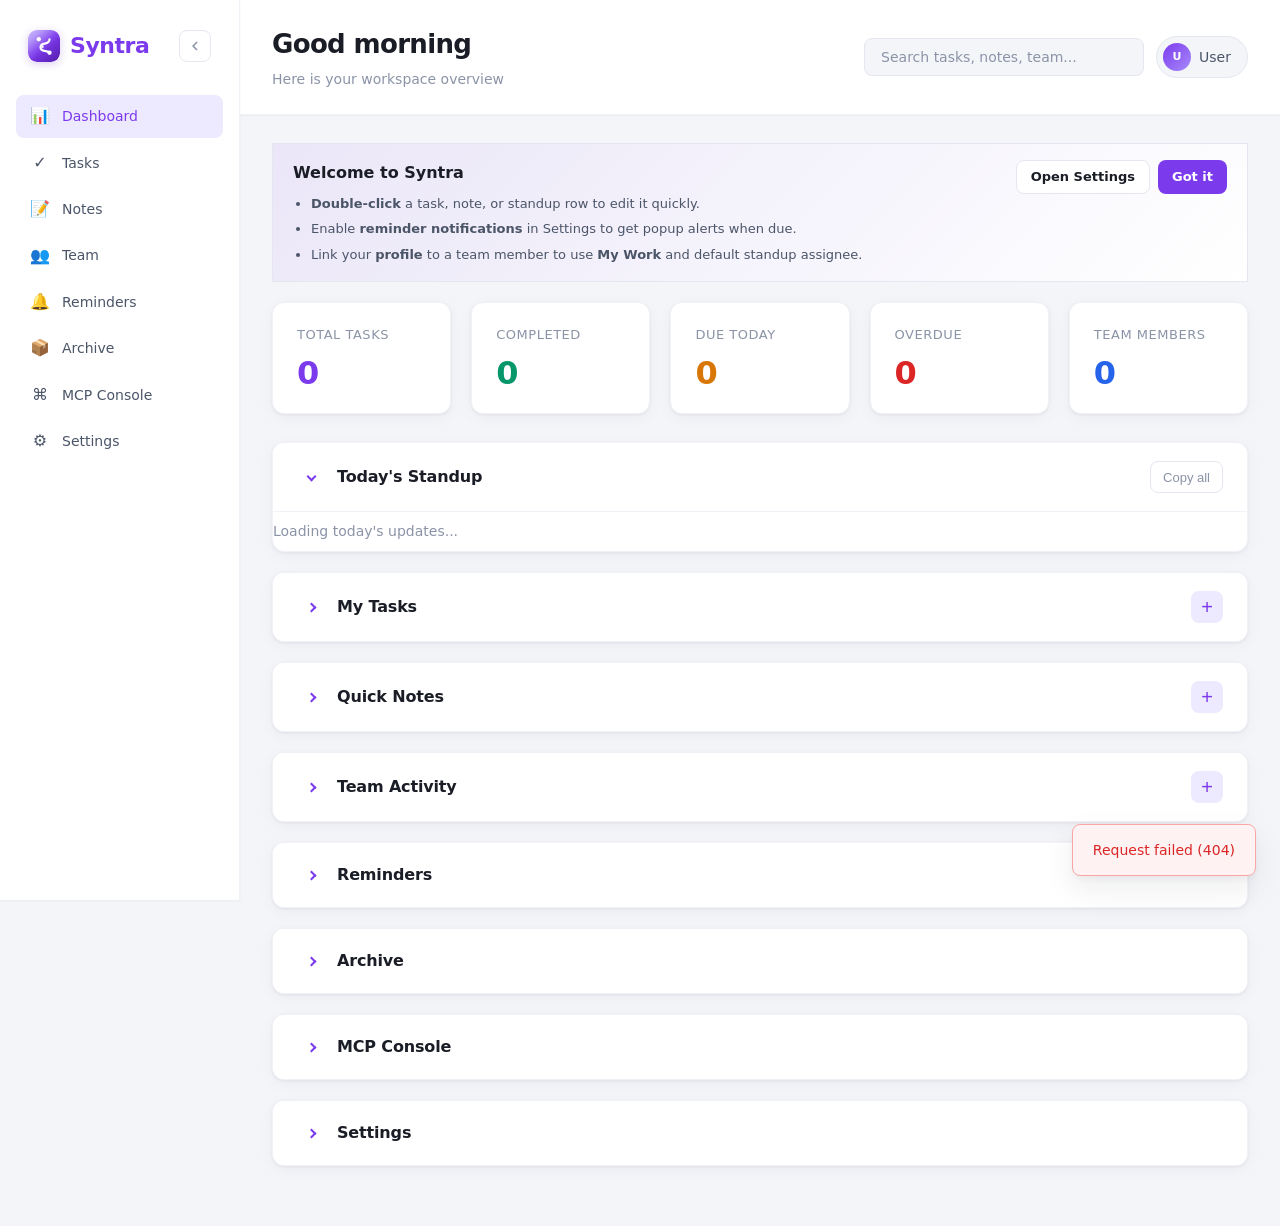
==== commit d3c979e5: "UI UX changes for Tasks" ====
--- a/templates/index.html
+++ b/templates/index.html
@@ -61,10 +61,6 @@
           <span class="nav-icon" aria-hidden="true">⚙</span>
           <span class="nav-label">Settings</span>
         </a>
-        <a class="nav-link" href="/git-compare/" title="Git Compare">
-          <span class="nav-icon" aria-hidden="true">⇄</span>
-          <span class="nav-label">Git Compare</span>
-        </a>
       </nav>
     </aside>
 
@@ -167,33 +163,6 @@
               <input type="date" id="task-due" class="inline-input" title="Due date">
               <button type="submit" class="inline-submit">Create</button>
               <button type="button" class="inline-cancel" data-panel="task-create-panel">Cancel</button>
-            </form>
-          </div>
-          <div class="create-panel edit-panel" id="task-edit-panel" hidden>
-            <form id="task-edit-form" class="inline-create-form">
-              <input type="hidden" id="task-edit-id">
-              <select id="task-edit-group" class="inline-input" required>
-                <option value="">Select group</option>
-              </select>
-              <input type="text" id="task-edit-title" class="inline-input" placeholder="Task title" required>
-              <select id="task-edit-assignee" class="inline-input">
-                <option value="">Assign to team member</option>
-              </select>
-              <select id="task-edit-status" class="inline-input">
-                <option value="pending">Pending</option>
-                <option value="in_progress">In Progress</option>
-                <option value="done">Done</option>
-                <option value="cancelled">Cancelled</option>
-              </select>
-              <select id="task-edit-priority" class="inline-input">
-                <option value="low">Low</option>
-                <option value="medium">Medium</option>
-                <option value="high">High</option>
-                <option value="urgent">Urgent</option>
-              </select>
-              <input type="date" id="task-edit-due" class="inline-input">
-              <button type="submit" class="inline-submit">Save</button>
-              <button type="button" class="inline-cancel" data-panel="task-edit-panel">Cancel</button>
             </form>
           </div>
           <div class="create-panel edit-panel" id="standup-edit-panel" hidden>
--- a/static/css/style.css
+++ b/static/css/style.css
@@ -977,10 +977,262 @@
   font-weight: 600;
 }
 
-.task-comments-row td {
+/* Task cards */
+
+.task-card-list {
+  display: flex;
+  flex-direction: column;
+  gap: 0.625rem;
+  padding: 0.875rem 0 0.25rem;
+}
+
+.task-card {
+  border: 1px solid var(--border);
+  border-radius: var(--radius-sm);
+  background: var(--surface);
+  transition: border-color var(--transition), box-shadow var(--transition);
+}
+
+.task-card:hover {
+  border-color: var(--primary);
+  box-shadow: var(--shadow-sm);
+}
+
+.task-card.is-editing {
+  border-color: var(--primary);
+  box-shadow: var(--shadow-sm);
+}
+
+.task-card.search-match {
+  outline: 2px solid rgba(124, 58, 237, 0.35);
+  outline-offset: 1px;
+}
+
+.task-card-header {
+  display: flex;
+  align-items: center;
+  gap: 0.625rem;
+  padding: 0.75rem 0.875rem 0.5rem;
+  min-width: 0;
+}
+
+.task-card-title {
+  flex: 1 1 auto;
+  min-width: 0;
+  overflow-wrap: anywhere;
+  font-weight: 600;
+  font-size: 0.875rem;
+  color: var(--text);
+}
+
+.task-card.is-done .task-card-title {
+  text-decoration: line-through;
+  color: var(--text-muted);
+}
+
+.task-card-actions {
+  display: inline-flex;
+  align-items: center;
+  gap: 0.25rem;
+  flex: 0 0 auto;
+}
+
+.task-edit-btn {
+  display: inline-flex;
+  align-items: center;
+  justify-content: center;
+  width: 28px;
+  height: 28px;
+  padding: 0;
+  background: transparent;
+  border: 1px solid transparent;
+  border-radius: var(--radius-sm);
+  color: var(--text-muted);
+  cursor: pointer;
+  transition: background var(--transition), color var(--transition), border-color var(--transition);
+}
+
+.task-edit-btn:hover {
+  background: var(--primary-light);
+  border-color: var(--primary-light);
+  color: var(--primary);
+}
+
+.task-edit-btn svg {
+  width: 15px;
+  height: 15px;
+  fill: currentColor;
+}
+
+.task-card-priority {
+  flex: 0 0 auto;
+  font-size: 0.6875rem;
+  font-weight: 700;
+  padding: 0.2rem 0.5rem;
+  border-radius: 999px;
+  text-transform: capitalize;
+  white-space: nowrap;
+}
+
+.task-card-priority--low {
+  background: #f1f5f9;
+  color: #475569;
+}
+
+.task-card-priority--medium {
+  background: #fef3c7;
+  color: #92400e;
+}
+
+.task-card-priority--high {
+  background: #fee2e2;
+  color: #b91c1c;
+}
+
+.task-card-priority--urgent {
+  background: #fecaca;
+  color: #991b1b;
+}
+
+.task-card-meta {
+  display: flex;
+  align-items: center;
+  flex-wrap: wrap;
+  gap: 0.75rem;
+  padding: 0 0.875rem 0.625rem;
+  font-size: 0.75rem;
+  color: var(--text-muted);
+}
+
+.task-card-meta-item {
+  display: inline-flex;
+  align-items: center;
+  gap: 0.375rem;
+  min-width: 0;
+}
+
+.task-card-avatar {
+  display: inline-flex;
+  align-items: center;
+  justify-content: center;
+  width: 22px;
+  height: 22px;
+  border-radius: 50%;
+  background: var(--primary-light);
+  color: var(--primary);
+  font-size: 0.625rem;
+  font-weight: 700;
+  flex-shrink: 0;
+}
+
+.task-card-assignee {
+  overflow: hidden;
+  text-overflow: ellipsis;
+  white-space: nowrap;
+}
+
+.task-card-assignee--none {
+  color: var(--text-muted);
+  font-style: italic;
+}
+
+.task-card-edit {
+  display: flex;
+  align-items: center;
+  flex-wrap: wrap;
+  gap: 0.5rem;
+  padding: 0.625rem 0.875rem 0.875rem;
+  background: var(--primary-soft);
+  border-top: 1px dashed var(--primary);
+}
+
+.task-card-edit[hidden] {
+  display: none;
+}
+
+.task-card-edit select,
+.task-card-edit input[type="date"] {
+  border: 1px solid var(--border);
+  border-radius: var(--radius-sm);
+  background: var(--surface);
+  color: var(--text);
+  font-size: 0.8125rem;
+  font-family: inherit;
+  padding: 0.4rem 0.5rem;
+}
+
+.task-card-edit-actions {
+  display: inline-flex;
+  gap: 0.375rem;
+  margin-left: auto;
+}
+
+.task-card-edit-save,
+.task-card-edit-cancel {
+  padding: 0.375rem 0.875rem;
+  border-radius: var(--radius-sm);
+  font-size: 0.8125rem;
+  font-weight: 600;
+  font-family: inherit;
+  cursor: pointer;
+  transition: background var(--transition), color var(--transition), border-color var(--transition);
+}
+
+.task-card-edit-save {
+  background: var(--primary);
+  border: 1px solid var(--primary);
+  color: #fff;
+}
+
+.task-card-edit-save:hover {
+  background: var(--primary-hover);
+}
+
+.task-card-edit-cancel {
+  background: var(--surface);
+  border: 1px solid var(--border);
+  color: var(--text-secondary);
+}
+
+.task-card-edit-cancel:hover {
+  background: var(--bg-subtle);
+}
+
+.task-card-standup {
+  border-top: 1px dashed var(--border);
+}
+
+.task-card-standup[hidden] {
+  display: none;
+}
+
+.task-card-standup .standup-panel-in-card {
+  padding: 0;
+  border: none;
+}
+
+.task-card-standup .standup-panel-body {
   background: var(--bg);
-  padding: 0 !important;
-  border-bottom: 1px solid var(--border-light);
+}
+
+[data-theme="dark"] .task-card-priority--low {
+  background: #1e293b;
+  color: #cbd5e1;
+}
+
+[data-theme="dark"] .task-card-priority--medium {
+  background: #422006;
+  color: #fcd34d;
+}
+
+[data-theme="dark"] .task-card-priority--high {
+  background: #450a0a;
+  color: #fca5a5;
+}
+
+[data-theme="dark"] .task-card-priority--urgent {
+  background: #7f1d1d;
+  color: #fecaca;
 }
 
 .task-comments-panel.standup-panel {
@@ -1150,8 +1402,103 @@
   cursor: wait;
 }
 
-.standup-summary-table td:first-child {
-  font-weight: 500;
+.standup-summary-cards {
+  display: flex;
+  flex-direction: column;
+  gap: 0.625rem;
+  padding: 0.875rem 1rem 1rem;
+  max-height: 340px;
+  overflow: auto;
+}
+
+.standup-summary-card {
+  border: 1px solid var(--border);
+  border-radius: var(--radius-sm);
+  background: var(--surface);
+  padding: 0.75rem 0.875rem;
+}
+
+.standup-summary-card-top {
+  display: flex;
+  align-items: center;
+  gap: 0.5rem;
+  min-width: 0;
+}
+
+.standup-summary-card-title {
+  flex: 1 1 auto;
+  min-width: 0;
+  overflow: hidden;
+  text-overflow: ellipsis;
+  white-space: nowrap;
+  font-weight: 600;
+  font-size: 0.8125rem;
+  color: var(--text);
+}
+
+.standup-summary-card-group {
+  flex: 0 0 auto;
+  font-size: 0.6875rem;
+  font-weight: 600;
+  color: var(--text-muted);
+  background: var(--bg-subtle);
+  border-radius: 999px;
+  padding: 0.15rem 0.5rem;
+  white-space: nowrap;
+}
+
+.standup-summary-card-meta {
+  display: flex;
+  align-items: center;
+  flex-wrap: wrap;
+  gap: 0.5rem;
+  margin-top: 0.375rem;
+  font-size: 0.75rem;
+  color: var(--text-muted);
+}
+
+.standup-summary-card-member {
+  font-weight: 600;
+  color: var(--text-secondary);
+}
+
+.standup-summary-card-time {
+  margin-left: auto;
+  white-space: nowrap;
+}
+
+.standup-summary-card-update {
+  margin-top: 0.375rem;
+  font-size: 0.8125rem;
+  color: var(--text-secondary);
+  line-height: 1.5;
+}
+
+.standup-summary-card--link {
+  cursor: pointer;
+  transition: border-color var(--transition), box-shadow var(--transition);
+}
+
+.standup-summary-card--link:hover,
+.standup-summary-card--link:focus-visible {
+  border-color: var(--primary);
+  box-shadow: var(--shadow-sm);
+  outline: none;
+}
+
+.task-card.is-targeted {
+  animation: task-target-pulse 1.6s ease;
+}
+
+@keyframes task-target-pulse {
+  0%,
+  100% {
+    box-shadow: none;
+  }
+  30%,
+  70% {
+    box-shadow: 0 0 0 3px rgba(124, 58, 237, 0.4);
+  }
 }
 
 .task-comment-delete {
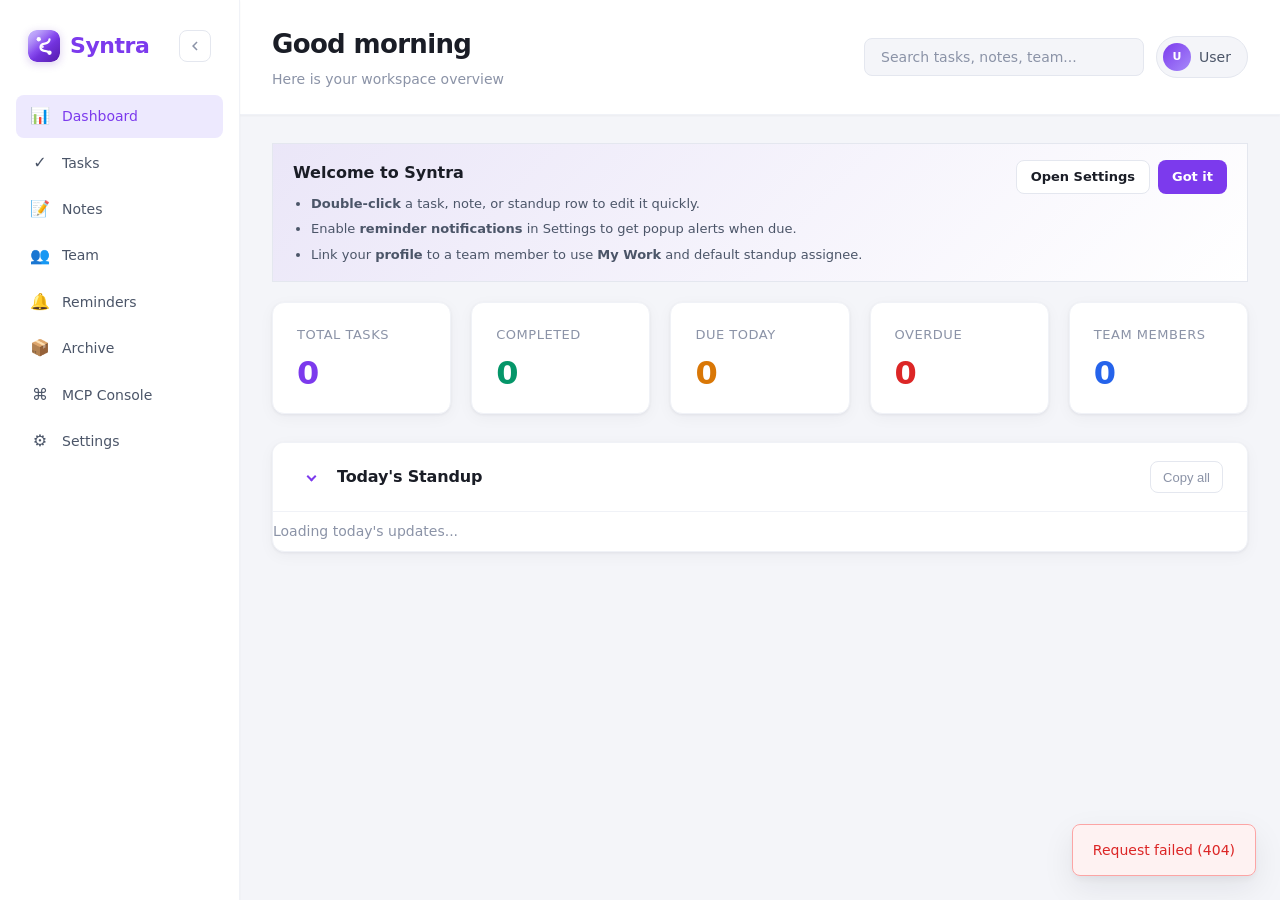
==== commit 9abb32da: "home page changed little bit for better usage." ====
--- a/templates/index.html
+++ b/templates/index.html
@@ -29,35 +29,35 @@
         </button>
       </div>
       <nav class="sidebar-nav">
-        <a class="nav-link active" href="#dashboard" title="Dashboard">
+        <a class="nav-link active" href="#dashboard" data-view="dashboard" title="Dashboard">
           <span class="nav-icon" aria-hidden="true">📊</span>
           <span class="nav-label">Dashboard</span>
         </a>
-        <a class="nav-link" href="#my-tasks" title="Tasks">
+        <a class="nav-link" href="#my-tasks" data-view="my-tasks" title="Tasks">
           <span class="nav-icon" aria-hidden="true">✓</span>
           <span class="nav-label">Tasks</span>
         </a>
-        <a class="nav-link" href="#quick-notes" title="Notes">
+        <a class="nav-link" href="#quick-notes" data-view="quick-notes" title="Notes">
           <span class="nav-icon" aria-hidden="true">📝</span>
           <span class="nav-label">Notes</span>
         </a>
-        <a class="nav-link" href="#team-activity" title="Team">
+        <a class="nav-link" href="#team-activity" data-view="team-activity" title="Team">
           <span class="nav-icon" aria-hidden="true">👥</span>
           <span class="nav-label">Team</span>
         </a>
-        <a class="nav-link" href="#reminders" title="Reminders">
+        <a class="nav-link" href="#reminders" data-view="reminders" title="Reminders">
           <span class="nav-icon" aria-hidden="true">🔔</span>
           <span class="nav-label">Reminders</span>
         </a>
-        <a class="nav-link" href="#archive" title="Archive">
+        <a class="nav-link" href="#archive" data-view="archive" title="Archive">
           <span class="nav-icon" aria-hidden="true">📦</span>
           <span class="nav-label">Archive</span>
         </a>
-        <a class="nav-link" href="#mcp-console" title="MCP Console">
+        <a class="nav-link" href="#mcp-console" data-view="mcp-console" title="MCP Console">
           <span class="nav-icon" aria-hidden="true">⌘</span>
           <span class="nav-label">MCP Console</span>
         </a>
-        <a class="nav-link" href="#settings" title="Settings">
+        <a class="nav-link" href="#settings" data-view="settings" title="Settings">
           <span class="nav-icon" aria-hidden="true">⚙</span>
           <span class="nav-label">Settings</span>
         </a>
@@ -80,68 +80,71 @@
       </header>
 
       <div class="content" id="dashboard">
-        <div class="onboarding-banner" id="onboarding-banner" hidden>
-          <div class="onboarding-banner-inner">
-            <div class="onboarding-banner-copy">
-              <h2 class="onboarding-banner-title">Welcome to Syntra</h2>
-              <ul class="onboarding-tips">
-                <li><strong>Double-click</strong> a task, note, or standup row to edit it quickly.</li>
-                <li>Enable <strong>reminder notifications</strong> in Settings to get popup alerts when due.</li>
-                <li>Link your <strong>profile</strong> to a team member to use <strong>My Work</strong> and default standup assignee.</li>
-              </ul>
-            </div>
-            <div class="onboarding-banner-actions">
-              <button type="button" class="onboarding-settings-link" id="onboarding-open-settings">Open Settings</button>
-              <button type="button" class="onboarding-dismiss-btn" id="onboarding-dismiss">Got it</button>
-            </div>
-          </div>
-        </div>
-
-        <section class="dashboard-cards">
-          <div class="stat-card">
-            <span class="stat-label">Total Tasks</span>
-            <span class="stat-value" id="stat-total-tasks">0</span>
-          </div>
-          <div class="stat-card">
-            <span class="stat-label">Completed</span>
-            <span class="stat-value" id="stat-completed">0</span>
-          </div>
-          <div class="stat-card">
-            <span class="stat-label">Due Today</span>
-            <span class="stat-value" id="stat-due-today">0</span>
-          </div>
-          <div class="stat-card">
-            <span class="stat-label">Overdue</span>
-            <span class="stat-value" id="stat-overdue">0</span>
-          </div>
-          <div class="stat-card">
-            <span class="stat-label">Team Members</span>
-            <span class="stat-value" id="stat-team-members">0</span>
-          </div>
-        </section>
-
-        <section class="section section-collapsible" id="standup-summary" data-default-expanded="true">
-          <div class="section-header">
-            <button type="button" class="section-collapse-btn" aria-label="Collapse Today's Standup section" aria-expanded="true">
-              <span class="section-collapse-chevron" aria-hidden="true"></span>
-            </button>
-            <h2 class="section-title">Today's Standup <span class="standup-summary-count" id="standup-summary-count"></span></h2>
-            <div class="section-header-actions">
-              <button type="button" class="standup-summary-copy-btn" id="standup-summary-copy-btn" aria-label="Copy all standup updates for today" title="Copy all today's standups">
-                Copy all
+        <div class="view-panel" data-view="dashboard">
+          <div class="onboarding-banner" id="onboarding-banner" hidden>
+            <div class="onboarding-banner-inner">
+              <div class="onboarding-banner-copy">
+                <h2 class="onboarding-banner-title">Welcome to Syntra</h2>
+                <ul class="onboarding-tips">
+                  <li><strong>Double-click</strong> a task, note, or standup row to edit it quickly.</li>
+                  <li>Enable <strong>reminder notifications</strong> in Settings to get popup alerts when due.</li>
+                  <li>Link your <strong>profile</strong> to a team member to use <strong>My Work</strong> and default standup assignee.</li>
+                </ul>
+              </div>
+              <div class="onboarding-banner-actions">
+                <button type="button" class="onboarding-settings-link" id="onboarding-open-settings">Open Settings</button>
+                <button type="button" class="onboarding-dismiss-btn" id="onboarding-dismiss">Got it</button>
+              </div>
+            </div>
+          </div>
+
+          <section class="dashboard-cards">
+            <div class="stat-card">
+              <span class="stat-label">Total Tasks</span>
+              <span class="stat-value" id="stat-total-tasks">0</span>
+            </div>
+            <div class="stat-card">
+              <span class="stat-label">Completed</span>
+              <span class="stat-value" id="stat-completed">0</span>
+            </div>
+            <div class="stat-card">
+              <span class="stat-label">Due Today</span>
+              <span class="stat-value" id="stat-due-today">0</span>
+            </div>
+            <div class="stat-card">
+              <span class="stat-label">Overdue</span>
+              <span class="stat-value" id="stat-overdue">0</span>
+            </div>
+            <div class="stat-card">
+              <span class="stat-label">Team Members</span>
+              <span class="stat-value" id="stat-team-members">0</span>
+            </div>
+          </section>
+
+          <section class="section section-collapsible" id="standup-summary" data-default-expanded="true">
+            <div class="section-header">
+              <button type="button" class="section-collapse-btn" aria-label="Collapse Today's Standup section" aria-expanded="true">
+                <span class="section-collapse-chevron" aria-hidden="true"></span>
               </button>
-            </div>
-          </div>
-          <div class="section-content">
-            <div class="section-body standup-summary-body" id="standup-summary-list">
-              <p class="empty">Loading today's updates...</p>
-            </div>
-          </div>
-        </section>
-
-        <section class="section section-collapsible is-collapsed" id="my-tasks">
-          <div class="section-header">
-            <button type="button" class="section-collapse-btn" aria-label="Expand My Tasks section" aria-expanded="false">
+              <h2 class="section-title">Today's Standup <span class="standup-summary-count" id="standup-summary-count"></span></h2>
+              <div class="section-header-actions">
+                <button type="button" class="standup-summary-copy-btn" id="standup-summary-copy-btn" aria-label="Copy all standup updates for today" title="Copy all today's standups">
+                  Copy all
+                </button>
+              </div>
+            </div>
+            <div class="section-content">
+              <div class="section-body standup-summary-body" id="standup-summary-list">
+                <p class="empty">Loading today's updates...</p>
+              </div>
+            </div>
+          </section>
+        </div>
+
+        <div class="view-panel view-hidden" data-view="my-tasks">
+        <section class="section section-collapsible" id="my-tasks" data-default-expanded="true">
+          <div class="section-header">
+            <button type="button" class="section-collapse-btn" aria-label="Collapse My Tasks section" aria-expanded="true">
               <span class="section-collapse-chevron" aria-hidden="true"></span>
             </button>
             <h2 class="section-title">My Tasks</h2>
@@ -149,7 +152,7 @@
               <button type="button" class="section-add-btn" id="task-add-toggle" aria-label="Add task">+</button>
             </div>
           </div>
-          <div class="section-content" hidden>
+          <div class="section-content">
           <div class="create-panel" id="task-create-panel" hidden>
             <form id="task-form" class="inline-create-form">
               <select id="task-group" class="inline-input" required>
@@ -212,10 +215,12 @@
           </div>
           </div>
         </section>
-
-        <section class="section section-collapsible is-collapsed" id="quick-notes">
-          <div class="section-header">
-            <button type="button" class="section-collapse-btn" aria-label="Expand Quick Notes section" aria-expanded="false">
+        </div>
+
+        <div class="view-panel view-hidden" data-view="quick-notes">
+        <section class="section section-collapsible" id="quick-notes" data-default-expanded="true">
+          <div class="section-header">
+            <button type="button" class="section-collapse-btn" aria-label="Collapse Quick Notes section" aria-expanded="true">
               <span class="section-collapse-chevron" aria-hidden="true"></span>
             </button>
             <h2 class="section-title">Quick Notes</h2>
@@ -223,7 +228,7 @@
               <button type="button" class="section-add-btn" id="note-add-toggle" aria-label="Add note">+</button>
             </div>
           </div>
-          <div class="section-content" hidden>
+          <div class="section-content">
           <div class="create-panel" id="note-create-panel" hidden>
             <form id="note-form" class="inline-create-form">
               <input type="text" id="note-title" class="inline-input" placeholder="Note title" required>
@@ -246,10 +251,12 @@
           </div>
           </div>
         </section>
-
-        <section class="section section-collapsible is-collapsed" id="team-activity">
-          <div class="section-header">
-            <button type="button" class="section-collapse-btn" aria-label="Expand Team Activity section" aria-expanded="false">
+        </div>
+
+        <div class="view-panel view-hidden" data-view="team-activity">
+        <section class="section section-collapsible" id="team-activity" data-default-expanded="true">
+          <div class="section-header">
+            <button type="button" class="section-collapse-btn" aria-label="Collapse Team Activity section" aria-expanded="true">
               <span class="section-collapse-chevron" aria-hidden="true"></span>
             </button>
             <h2 class="section-title">Team Activity</h2>
@@ -257,7 +264,7 @@
               <button type="button" class="section-add-btn" id="team-add-toggle" aria-label="Add team member">+</button>
             </div>
           </div>
-          <div class="section-content" hidden>
+          <div class="section-content">
           <div class="create-panel" id="team-create-panel" hidden>
             <form id="team-form" class="inline-create-form">
               <input type="text" id="team-name" class="inline-input" placeholder="Team member name" required>
@@ -285,15 +292,17 @@
           </div>
           </div>
         </section>
-
-        <section class="section section-collapsible is-collapsed" id="reminders">
-          <div class="section-header">
-            <button type="button" class="section-collapse-btn" aria-label="Expand Reminders section" aria-expanded="false">
+        </div>
+
+        <div class="view-panel view-hidden" data-view="reminders">
+        <section class="section section-collapsible" id="reminders" data-default-expanded="true">
+          <div class="section-header">
+            <button type="button" class="section-collapse-btn" aria-label="Collapse Reminders section" aria-expanded="true">
               <span class="section-collapse-chevron" aria-hidden="true"></span>
             </button>
             <h2 class="section-title">Reminders</h2>
           </div>
-          <div class="section-content" hidden>
+          <div class="section-content">
           <div class="section-body">
             <form id="reminder-form" class="reminder-form">
               <input type="text" id="reminder-title" class="reminder-input" placeholder="Reminder task name" required>
@@ -326,30 +335,34 @@
           </div>
           </div>
         </section>
-
-        <section class="section section-collapsible is-collapsed" id="archive">
-          <div class="section-header">
-            <button type="button" class="section-collapse-btn" aria-label="Expand Archive section" aria-expanded="false">
+        </div>
+
+        <div class="view-panel view-hidden" data-view="archive">
+        <section class="section section-collapsible" id="archive" data-default-expanded="true">
+          <div class="section-header">
+            <button type="button" class="section-collapse-btn" aria-label="Collapse Archive section" aria-expanded="true">
               <span class="section-collapse-chevron" aria-hidden="true"></span>
             </button>
             <h2 class="section-title">Archive</h2>
           </div>
-          <div class="section-content" hidden>
+          <div class="section-content">
             <p class="section-description">Archived task groups and their tasks are kept here for reference.</p>
             <div class="section-body" id="archive-list">
               <p class="empty">Loading archived groups...</p>
             </div>
           </div>
         </section>
-
-        <section class="section section-collapsible is-collapsed" id="mcp-console">
-          <div class="section-header">
-            <button type="button" class="section-collapse-btn" aria-label="Expand MCP Console section" aria-expanded="false">
+        </div>
+
+        <div class="view-panel view-hidden" data-view="mcp-console">
+        <section class="section section-collapsible" id="mcp-console" data-default-expanded="true">
+          <div class="section-header">
+            <button type="button" class="section-collapse-btn" aria-label="Collapse MCP Console section" aria-expanded="true">
               <span class="section-collapse-chevron" aria-hidden="true"></span>
             </button>
             <h2 class="section-title">MCP Console</h2>
           </div>
-          <div class="section-content" hidden>
+          <div class="section-content">
           <div class="section-body">
             <form id="mcp-form" class="mcp-form">
               <input type="text" id="mcp-command" class="mcp-input" placeholder="Type command..." required>
@@ -413,15 +426,17 @@
           </div>
           </div>
         </section>
-
-        <section class="section section-collapsible is-collapsed" id="settings">
-          <div class="section-header">
-            <button type="button" class="section-collapse-btn" aria-label="Expand Settings section" aria-expanded="false">
+        </div>
+
+        <div class="view-panel view-hidden" data-view="settings">
+        <section class="section section-collapsible" id="settings" data-default-expanded="true">
+          <div class="section-header">
+            <button type="button" class="section-collapse-btn" aria-label="Collapse Settings section" aria-expanded="true">
               <span class="section-collapse-chevron" aria-hidden="true"></span>
             </button>
             <h2 class="section-title">Settings</h2>
           </div>
-          <div class="section-content" hidden>
+          <div class="section-content">
             <div class="section-body settings-body">
               <div class="settings-group">
                 <h3 class="settings-group-title">Appearance</h3>
@@ -491,6 +506,7 @@
             </div>
           </div>
         </section>
+        </div>
       </div>
     </div>
   </div>
@@ -576,4 +592,4 @@
   <script src="/static/js/syntra/app.js"></script>
   <script src="/static/js/app.js"></script>
 </body>
-</html>
+</html>
--- a/static/css/style.css
+++ b/static/css/style.css
@@ -361,6 +361,16 @@
   min-width: 0;
 }
 
+/* View panels — one visible at a time based on nav selection */
+
+.view-panel {
+  display: block;
+}
+
+.view-panel.view-hidden {
+  display: none;
+}
+
 /* Dashboard stat cards */
 
 .dashboard-cards {
@@ -465,15 +475,6 @@
   outline: none;
   border-color: var(--primary);
   box-shadow: 0 0 0 2px rgba(59, 130, 246, 0.15);
-}
-
-.editable-row.is-done td:nth-child(2) {
-  opacity: 0.65;
-}
-
-.editable-row.is-done .task-title-cell {
-  text-decoration: line-through;
-  color: var(--text-muted);
 }
 
 .task-done-toggle {
@@ -878,17 +879,14 @@
   background: var(--bg-subtle);
 }
 
-.task-row,
 .editable-row {
   cursor: pointer;
 }
 
-.task-row-active,
 .editable-row.row-active {
   background: var(--primary-light) !important;
 }
 
-.task-delete-btn,
 .row-delete-btn {
   display: inline-flex;
   align-items: center;
@@ -904,14 +902,12 @@
   transition: background var(--transition), color var(--transition), border-color var(--transition);
 }
 
-.task-delete-btn:hover,
 .row-delete-btn:hover {
   background: var(--danger-bg);
   border-color: #fca5a5;
   color: var(--danger);
 }
 
-.task-delete-btn svg,
 .row-delete-btn svg {
   width: 16px;
   height: 16px;
@@ -931,11 +927,6 @@
   justify-content: flex-end;
   gap: 0.25rem;
   max-width: 100%;
-}
-
-.done-col {
-  width: 40px;
-  text-align: center;
 }
 
 .actions-cell .row-delete-btn,
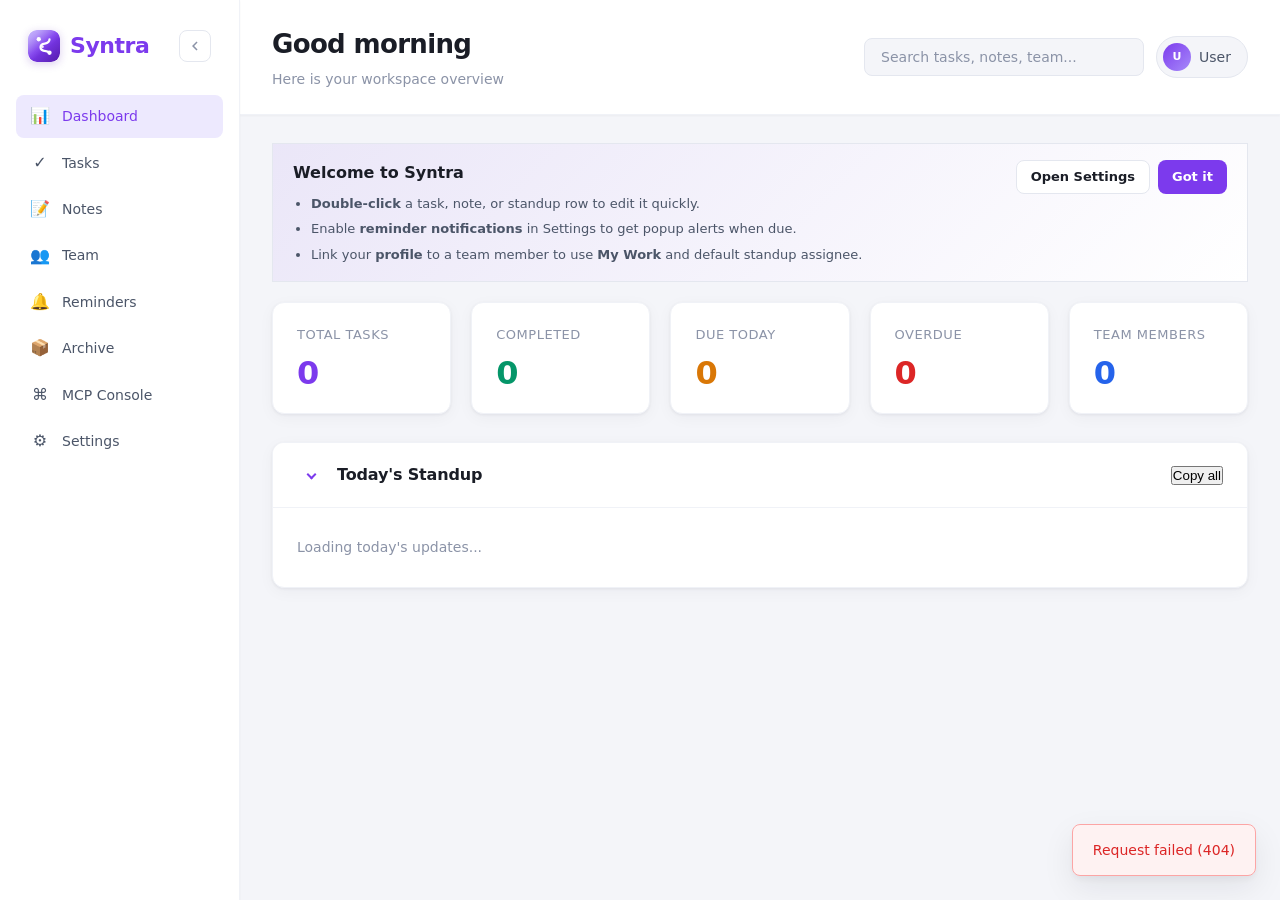
==== commit 707f6412: "Tasks UI UX changed" ====
--- a/templates/index.html
+++ b/templates/index.html
@@ -142,32 +142,58 @@
         </div>
 
         <div class="view-panel view-hidden" data-view="my-tasks">
-        <section class="section section-collapsible" id="my-tasks" data-default-expanded="true">
-          <div class="section-header">
-            <button type="button" class="section-collapse-btn" aria-label="Collapse My Tasks section" aria-expanded="true">
-              <span class="section-collapse-chevron" aria-hidden="true"></span>
-            </button>
-            <h2 class="section-title">My Tasks</h2>
-            <div class="section-header-actions">
-              <button type="button" class="section-add-btn" id="task-add-toggle" aria-label="Add task">+</button>
-            </div>
-          </div>
-          <div class="section-content">
-          <div class="create-panel" id="task-create-panel" hidden>
-            <form id="task-form" class="inline-create-form">
-              <select id="task-group" class="inline-input" required>
-                <option value="">Select group</option>
-              </select>
-              <input type="text" id="task-group-new" class="inline-input" placeholder="Enter new group name" hidden>
-              <input type="text" id="task-title" class="inline-input" placeholder="Task title" required>
-              <select id="task-assignee" class="inline-input">
-                <option value="">Assign to team member</option>
-              </select>
-              <input type="date" id="task-due" class="inline-input" title="Due date">
-              <button type="submit" class="inline-submit">Create</button>
-              <button type="button" class="inline-cancel" data-panel="task-create-panel">Cancel</button>
-            </form>
-          </div>
+        <div class="tasks-view">
+
+          <!-- Toolbar: title + add button -->
+          <div class="tasks-toolbar">
+            <div class="tasks-toolbar-left">
+              <h2 class="tasks-view-title">My Tasks</h2>
+            </div>
+            <div class="tasks-toolbar-right">
+              <button type="button" class="tasks-add-btn" id="task-add-toggle" aria-label="Add task">
+                <svg viewBox="0 0 24 24" aria-hidden="true"><path d="M19 13h-6v6h-2v-6H5v-2h6V5h2v6h6v2z"/></svg>
+                Add Task
+              </button>
+            </div>
+          </div>
+
+          <!-- Add task form (slide-down) -->
+          <div class="task-create-panel-wrap" id="task-create-panel" hidden>
+            <form id="task-form" class="task-create-form">
+              <div class="task-create-row">
+                <div class="task-create-field task-create-field--wide">
+                  <label class="task-create-label" for="task-title">Task title</label>
+                  <input type="text" id="task-title" class="task-create-input" placeholder="What needs to be done?" required autocomplete="off">
+                </div>
+                <div class="task-create-field">
+                  <label class="task-create-label" for="task-group">Group</label>
+                  <select id="task-group" class="task-create-input" required>
+                    <option value="">Select group</option>
+                  </select>
+                </div>
+                <div class="task-create-field" id="task-group-new-wrap" hidden>
+                  <label class="task-create-label" for="task-group-new">New group name</label>
+                  <input type="text" id="task-group-new" class="task-create-input" placeholder="Enter group name" hidden>
+                </div>
+                <div class="task-create-field">
+                  <label class="task-create-label" for="task-assignee">Assign to</label>
+                  <select id="task-assignee" class="task-create-input">
+                    <option value="">Unassigned</option>
+                  </select>
+                </div>
+                <div class="task-create-field">
+                  <label class="task-create-label" for="task-due">Due date</label>
+                  <input type="date" id="task-due" class="task-create-input">
+                </div>
+              </div>
+              <div class="task-create-actions">
+                <button type="submit" class="task-create-submit">Create Task</button>
+                <button type="button" class="task-create-cancel" data-panel="task-create-panel">Cancel</button>
+              </div>
+            </form>
+          </div>
+
+          <!-- Standup edit panel -->
           <div class="create-panel edit-panel" id="standup-edit-panel" hidden>
             <form id="standup-edit-form" class="inline-create-form">
               <input type="hidden" id="standup-edit-task-id">
@@ -186,19 +212,23 @@
               <button type="button" class="inline-cancel" data-panel="standup-edit-panel">Cancel</button>
             </form>
           </div>
-          <div class="task-filters" id="task-filters">
-            <button type="button" class="task-filter-my-work-btn" id="task-filter-my-work" disabled aria-pressed="false" title="Link a team member in Profile to use My Work">
+
+          <!-- Filter bar -->
+          <div class="tasks-filter-bar" id="task-filters">
+            <button type="button" class="task-filter-chip task-filter-my-work-btn" id="task-filter-my-work" disabled aria-pressed="false" title="Link a team member in Profile to use My Work">
+              <svg viewBox="0 0 24 24" aria-hidden="true"><path d="M12 12c2.7 0 4.8-2.1 4.8-4.8S14.7 2.4 12 2.4 7.2 4.5 7.2 7.2 9.3 12 12 12zm0 2.4c-3.2 0-9.6 1.6-9.6 4.8v2.4h19.2v-2.4c0-3.2-6.4-4.8-9.6-4.8z"/></svg>
               My Work
             </button>
+            <div class="task-filter-divider" aria-hidden="true"></div>
             <select id="task-filter-status" class="task-filter-select" aria-label="Filter by status">
-              <option value="">All statuses</option>
+              <option value="">All Statuses</option>
               <option value="pending">Pending</option>
-              <option value="in_progress">In progress</option>
+              <option value="in_progress">In Progress</option>
               <option value="done">Done</option>
               <option value="cancelled">Cancelled</option>
             </select>
             <select id="task-filter-priority" class="task-filter-select" aria-label="Filter by priority">
-              <option value="">All priorities</option>
+              <option value="">All Priorities</option>
               <option value="high_plus">High + Urgent</option>
               <option value="low">Low</option>
               <option value="medium">Medium</option>
@@ -206,15 +236,17 @@
               <option value="urgent">Urgent</option>
             </select>
             <select id="task-filter-assignee" class="task-filter-select" aria-label="Filter by assignee">
-              <option value="">All assignees</option>
+              <option value="">All Assignees</option>
               <option value="unassigned">Unassigned</option>
             </select>
           </div>
-          <div class="section-body" id="tasks-list">
+
+          <!-- Task list -->
+          <div class="tasks-list-body" id="tasks-list">
             <p class="empty">Loading tasks...</p>
           </div>
-          </div>
-        </section>
+
+        </div>
         </div>
 
         <div class="view-panel view-hidden" data-view="quick-notes">
--- a/static/css/style.css
+++ b/static/css/style.css
@@ -426,6 +426,860 @@
   padding: 0 1rem 0.75rem;
 }
 
+/* ============================================================
+   MY TASKS VIEW — Production redesign
+   ============================================================ */
+
+.tasks-view {
+  display: flex;
+  flex-direction: column;
+  gap: 0;
+  min-height: 0;
+}
+
+/* Toolbar */
+.tasks-toolbar {
+  display: flex;
+  align-items: center;
+  justify-content: space-between;
+  padding: 0 0 1.25rem;
+  gap: 1rem;
+}
+
+.tasks-view-title {
+  font-size: 1.375rem;
+  font-weight: 700;
+  letter-spacing: -0.025em;
+  color: var(--text);
+  margin: 0;
+}
+
+.tasks-add-btn {
+  display: inline-flex;
+  align-items: center;
+  gap: 0.375rem;
+  padding: 0.5rem 1.125rem;
+  background: var(--primary);
+  color: #fff;
+  border: none;
+  border-radius: var(--radius-sm);
+  font-size: 0.875rem;
+  font-weight: 600;
+  font-family: inherit;
+  cursor: pointer;
+  transition: background var(--transition), box-shadow var(--transition);
+  box-shadow: 0 1px 3px rgba(124, 58, 237, 0.3);
+}
+
+.tasks-add-btn:hover {
+  background: var(--primary-hover);
+  box-shadow: 0 2px 8px rgba(124, 58, 237, 0.4);
+}
+
+.tasks-add-btn.is-active {
+  background: var(--primary-hover);
+}
+
+.tasks-add-btn svg {
+  width: 1.125rem;
+  height: 1.125rem;
+  fill: currentColor;
+  flex-shrink: 0;
+}
+
+/* Add task create panel */
+.task-create-panel-wrap {
+  background: var(--surface);
+  border: 1px solid var(--primary);
+  border-radius: var(--radius);
+  padding: 1.25rem 1.5rem 1rem;
+  margin-bottom: 1rem;
+  box-shadow: 0 0 0 3px var(--primary-soft);
+  animation: task-panel-in 0.15s ease;
+}
+
+@keyframes task-panel-in {
+  from { opacity: 0; transform: translateY(-6px); }
+  to   { opacity: 1; transform: translateY(0); }
+}
+
+.task-create-panel-wrap[hidden] { display: none; }
+
+.task-create-form {}
+
+.task-create-row {
+  display: flex;
+  flex-wrap: wrap;
+  gap: 0.75rem;
+  align-items: flex-end;
+}
+
+.task-create-field {
+  display: flex;
+  flex-direction: column;
+  gap: 0.3rem;
+  flex: 1 1 160px;
+}
+
+.task-create-field--wide {
+  flex: 2 1 260px;
+}
+
+.task-create-label {
+  font-size: 0.75rem;
+  font-weight: 600;
+  color: var(--text-muted);
+  text-transform: uppercase;
+  letter-spacing: 0.04em;
+}
+
+.task-create-input {
+  padding: 0.5rem 0.75rem;
+  border: 1px solid var(--border);
+  border-radius: var(--radius-sm);
+  background: var(--bg);
+  color: var(--text);
+  font-size: 0.875rem;
+  font-family: inherit;
+  transition: border-color var(--transition), box-shadow var(--transition);
+}
+
+.task-create-input:focus {
+  outline: none;
+  border-color: var(--primary);
+  box-shadow: 0 0 0 3px var(--primary-soft);
+  background: var(--surface);
+}
+
+.task-create-actions {
+  display: flex;
+  align-items: center;
+  gap: 0.625rem;
+  margin-top: 0.875rem;
+  padding-top: 0.875rem;
+  border-top: 1px solid var(--border-light);
+}
+
+.task-create-submit {
+  padding: 0.5rem 1.25rem;
+  background: var(--primary);
+  color: #fff;
+  border: none;
+  border-radius: var(--radius-sm);
+  font-size: 0.875rem;
+  font-weight: 600;
+  font-family: inherit;
+  cursor: pointer;
+  transition: background var(--transition);
+}
+
+.task-create-submit:hover { background: var(--primary-hover); }
+
+.task-create-cancel {
+  padding: 0.5rem 1rem;
+  background: transparent;
+  color: var(--text-muted);
+  border: 1px solid var(--border);
+  border-radius: var(--radius-sm);
+  font-size: 0.875rem;
+  font-weight: 500;
+  font-family: inherit;
+  cursor: pointer;
+  transition: background var(--transition), color var(--transition);
+}
+
+.task-create-cancel:hover {
+  background: var(--bg-subtle);
+  color: var(--text);
+}
+
+/* Filter bar */
+.tasks-filter-bar {
+  display: flex;
+  flex-wrap: wrap;
+  align-items: center;
+  gap: 0.5rem;
+  padding: 0.75rem 1rem;
+  background: var(--surface);
+  border: 1px solid var(--border-light);
+  border-radius: var(--radius);
+  margin-bottom: 1rem;
+  box-shadow: var(--shadow-sm);
+}
+
+.task-filter-chip {
+  display: inline-flex;
+  align-items: center;
+  gap: 0.375rem;
+  padding: 0.375rem 0.875rem;
+  border: 1px solid var(--border);
+  border-radius: 999px;
+  background: var(--bg);
+  font-size: 0.8125rem;
+  font-weight: 600;
+  font-family: inherit;
+  color: var(--text-secondary);
+  cursor: pointer;
+  transition: background var(--transition), color var(--transition), border-color var(--transition);
+  white-space: nowrap;
+}
+
+.task-filter-chip svg {
+  width: 14px;
+  height: 14px;
+  fill: currentColor;
+  flex-shrink: 0;
+}
+
+.task-filter-chip:hover:not(:disabled) {
+  background: var(--primary-light);
+  border-color: var(--primary);
+  color: var(--primary);
+}
+
+.task-filter-chip.is-active,
+.task-filter-chip[aria-pressed="true"] {
+  background: var(--primary);
+  border-color: var(--primary);
+  color: #fff;
+}
+
+.task-filter-chip:disabled {
+  opacity: 0.45;
+  cursor: not-allowed;
+}
+
+.task-filter-divider {
+  width: 1px;
+  height: 20px;
+  background: var(--border);
+  flex-shrink: 0;
+}
+
+.task-filter-select {
+  padding: 0.375rem 0.625rem;
+  border: 1px solid var(--border);
+  border-radius: var(--radius-sm);
+  background: var(--bg);
+  font-size: 0.8125rem;
+  font-family: inherit;
+  color: var(--text);
+  min-width: 130px;
+  transition: border-color var(--transition);
+}
+
+.task-filter-select:focus {
+  outline: none;
+  border-color: var(--primary);
+  box-shadow: 0 0 0 2px var(--primary-soft);
+}
+
+/* Tasks list body */
+.tasks-list-body {
+  display: flex;
+  flex-direction: column;
+  gap: 0.75rem;
+  min-height: 60px;
+}
+
+/* Task group blocks */
+.task-group-block {
+  background: var(--surface);
+  border: 1px solid var(--border-light);
+  border-radius: var(--radius);
+  overflow: hidden;
+  box-shadow: var(--shadow-sm);
+  transition: box-shadow var(--transition);
+}
+
+.task-group-block:hover {
+  box-shadow: var(--shadow);
+}
+
+.task-group-block:last-child {
+  margin-bottom: 0;
+}
+
+.task-group-header-row {
+  display: flex;
+  align-items: stretch;
+  gap: 0.5rem;
+  background: var(--bg-subtle);
+  border-bottom: 1px solid var(--border-light);
+  min-width: 0;
+}
+
+.task-group-header-row .task-group-header {
+  flex: 1 1 auto;
+  min-width: 0;
+  background: transparent;
+}
+
+.task-group-actions,
+.archived-group-actions {
+  align-self: center;
+  margin-right: 0.625rem;
+  flex: 0 0 auto;
+  max-width: min(100%, 220px);
+}
+
+.task-group-actions,
+.archived-group-actions {
+  display: flex;
+  align-items: center;
+  justify-content: flex-end;
+  flex-wrap: wrap;
+  gap: 0.375rem;
+}
+
+.task-group-copy-btn,
+.task-group-icon-btn {
+  display: inline-flex;
+  align-items: center;
+  justify-content: center;
+  width: 32px;
+  height: 32px;
+  padding: 0;
+  border: 1px solid var(--border);
+  border-radius: var(--radius-sm);
+  background: var(--surface);
+  color: var(--text-muted);
+  cursor: pointer;
+  transition: background var(--transition), color var(--transition), border-color var(--transition);
+  flex-shrink: 0;
+}
+
+.task-group-copy-btn:hover,
+.task-group-icon-btn:hover {
+  background: #eff6ff;
+  border-color: #93c5fd;
+  color: #1d4ed8;
+}
+
+.task-group-copy-btn:disabled,
+.task-group-icon-btn:disabled {
+  opacity: 0.6;
+  cursor: wait;
+}
+
+.task-group-copy-btn svg,
+.task-group-icon-btn svg {
+  width: 16px;
+  height: 16px;
+  fill: currentColor;
+}
+
+.task-group-icon-btn--restore:hover {
+  background: #f0fdf4;
+  border-color: #86efac;
+  color: #14532d;
+}
+
+.task-group-icon-btn--delete {
+  color: #b42318;
+  border-color: #fecdca;
+  background: #fef3f2;
+}
+
+.task-group-icon-btn--delete:hover {
+  background: #fee4e2;
+  border-color: #fda29b;
+  color: #912018;
+}
+
+.task-group-archive-btn {
+  padding: 0.3rem 0.75rem;
+  border: 1px solid var(--border);
+  border-radius: var(--radius-sm);
+  background: var(--surface);
+  font-size: 0.75rem;
+  font-weight: 600;
+  font-family: inherit;
+  cursor: pointer;
+  transition: background var(--transition), color var(--transition), border-color var(--transition);
+  color: var(--text-muted);
+}
+
+.task-group-archive-btn:hover {
+  background: #fff4e5;
+  border-color: #f0c987;
+  color: #9a6700;
+}
+
+.archived-badge {
+  padding: 0.2rem 0.55rem;
+  border-radius: 999px;
+  background: #f3f4f6;
+  color: var(--text-muted);
+  font-size: 0.6875rem;
+  font-weight: 700;
+  letter-spacing: 0.04em;
+  text-transform: uppercase;
+}
+
+.archived-group-block .task-group-header-row {
+  background: #fafafa;
+}
+
+.task-group-header {
+  display: flex;
+  align-items: center;
+  gap: 0.75rem;
+  min-width: 0;
+  padding: 0.875rem 1rem;
+  background: transparent;
+  border: none;
+  cursor: pointer;
+  text-align: left;
+  font-family: inherit;
+  transition: background var(--transition);
+}
+
+.task-group-header:hover {
+  background: var(--surface-hover);
+}
+
+.task-group-chevron {
+  width: 7px;
+  height: 7px;
+  border-right: 2px solid var(--primary);
+  border-bottom: 2px solid var(--primary);
+  transform: rotate(45deg);
+  transition: transform 0.2s ease;
+  flex-shrink: 0;
+  margin-top: -2px;
+}
+
+.task-group-block.is-collapsed .task-group-chevron {
+  transform: rotate(-45deg);
+  margin-top: 2px;
+}
+
+.task-group-name {
+  flex: 1 1 auto;
+  min-width: 0;
+  overflow: hidden;
+  text-overflow: ellipsis;
+  white-space: nowrap;
+  font-size: 0.9375rem;
+  font-weight: 700;
+  color: var(--text);
+}
+
+/* Progress bar in group header */
+.task-group-progress-wrap {
+  display: inline-flex;
+  align-items: center;
+  gap: 0.5rem;
+  flex-shrink: 0;
+}
+
+.task-group-progress-bar {
+  width: 64px;
+  height: 5px;
+  background: var(--border);
+  border-radius: 999px;
+  overflow: hidden;
+}
+
+.task-group-progress-fill {
+  display: block;
+  height: 100%;
+  background: var(--success);
+  border-radius: 999px;
+  transition: width 0.3s ease;
+}
+
+.task-group-count {
+  flex-shrink: 0;
+  font-size: 0.75rem;
+  font-weight: 600;
+  color: var(--text-muted);
+  white-space: nowrap;
+}
+
+.task-group-body {
+  padding: 0.75rem 1rem 1rem;
+}
+
+.task-group-body[hidden] {
+  display: none;
+}
+
+/* Task cards */
+.task-card-list {
+  display: flex;
+  flex-direction: column;
+  gap: 0.5rem;
+}
+
+.task-card {
+  border: 1px solid var(--border-light);
+  border-radius: var(--radius-sm);
+  background: var(--surface);
+  transition: border-color var(--transition), box-shadow var(--transition);
+}
+
+.task-card:hover {
+  border-color: var(--border);
+  box-shadow: var(--shadow-sm);
+}
+
+.task-card:hover .task-card-actions {
+  opacity: 1;
+}
+
+.task-card.is-editing {
+  border-color: var(--primary);
+  box-shadow: 0 0 0 2px var(--primary-soft);
+}
+
+.task-card.search-match {
+  outline: 2px solid rgba(124, 58, 237, 0.35);
+  outline-offset: 1px;
+}
+
+.task-card.is-overdue {
+  border-left: 3px solid var(--danger);
+}
+
+/* Card main row */
+.task-card-main {
+  display: flex;
+  align-items: flex-start;
+  gap: 0.75rem;
+  padding: 0.75rem 0.875rem;
+  min-width: 0;
+}
+
+/* Done toggle — circle checkbox */
+.task-done-toggle {
+  flex-shrink: 0;
+  display: inline-flex;
+  align-items: center;
+  justify-content: center;
+  width: 22px;
+  height: 22px;
+  margin-top: 1px;
+  padding: 0;
+  border: 2px solid var(--border);
+  border-radius: 50%;
+  background: transparent;
+  cursor: pointer;
+  transition: background var(--transition), border-color var(--transition);
+}
+
+.task-done-toggle svg {
+  width: 14px;
+  height: 14px;
+  fill: transparent;
+  transition: fill var(--transition);
+}
+
+.task-done-toggle:hover {
+  border-color: var(--success);
+  background: #f0fdf4;
+}
+
+.task-done-toggle:hover svg {
+  fill: var(--success);
+}
+
+.task-done-toggle.is-done {
+  background: var(--success);
+  border-color: var(--success);
+}
+
+.task-done-toggle.is-done svg {
+  fill: #fff;
+}
+
+/* Card body */
+.task-card-body {
+  flex: 1 1 auto;
+  min-width: 0;
+  display: flex;
+  flex-direction: column;
+  gap: 0.375rem;
+}
+
+.task-card-title {
+  font-size: 0.875rem;
+  font-weight: 600;
+  color: var(--text);
+  line-height: 1.45;
+  overflow-wrap: anywhere;
+}
+
+.task-card.is-done .task-card-title {
+  text-decoration: line-through;
+  color: var(--text-muted);
+}
+
+/* Chip row under title */
+.task-card-chips {
+  display: flex;
+  align-items: center;
+  flex-wrap: wrap;
+  gap: 0.375rem;
+}
+
+.task-chip {
+  display: inline-flex;
+  align-items: center;
+  gap: 0.25rem;
+  padding: 0.15rem 0.5rem;
+  border-radius: 999px;
+  font-size: 0.6875rem;
+  font-weight: 700;
+  white-space: nowrap;
+  letter-spacing: 0.02em;
+}
+
+/* Status chips */
+.task-chip--status { background: var(--bg-subtle); color: var(--text-muted); }
+.task-chip--pending { background: #fef3c7; color: #92400e; }
+.task-chip--in_progress { background: #dbeafe; color: #1e40af; }
+.task-chip--done { background: #dcfce7; color: #14532d; }
+.task-chip--cancelled { background: #f3f4f6; color: #6b7280; }
+
+/* Priority chips */
+.task-chip--priority { text-transform: capitalize; }
+.task-chip--low { background: #f1f5f9; color: #475569; }
+.task-chip--medium { background: #fef3c7; color: #92400e; }
+.task-chip--high { background: #fee2e2; color: #b91c1c; }
+.task-chip--urgent { background: #fecaca; color: #991b1b; font-weight: 800; }
+
+/* Assignee chip */
+.task-card-assignee-chip {
+  display: inline-flex;
+  align-items: center;
+  gap: 0.3rem;
+  font-size: 0.75rem;
+  font-weight: 500;
+  color: var(--text-secondary);
+}
+
+.task-card-assignee-chip--none {
+  color: var(--text-muted);
+  font-style: italic;
+  font-size: 0.75rem;
+  font-weight: 400;
+}
+
+.task-card-avatar {
+  display: inline-flex;
+  align-items: center;
+  justify-content: center;
+  width: 20px;
+  height: 20px;
+  border-radius: 50%;
+  background: var(--primary-light);
+  color: var(--primary);
+  font-size: 0.5625rem;
+  font-weight: 800;
+  flex-shrink: 0;
+}
+
+/* Due date chip */
+.task-card-due {
+  display: inline-flex;
+  align-items: center;
+  gap: 0.25rem;
+  font-size: 0.75rem;
+  font-weight: 500;
+  color: var(--text-muted);
+}
+
+.task-card-due svg {
+  width: 12px;
+  height: 12px;
+  fill: currentColor;
+  flex-shrink: 0;
+}
+
+.task-card-due.is-overdue {
+  color: var(--danger);
+  font-weight: 700;
+}
+
+.task-card-due.is-today {
+  color: #d97706;
+  font-weight: 700;
+}
+
+/* Card action buttons — revealed on hover */
+.task-card-actions {
+  display: inline-flex;
+  align-items: center;
+  gap: 0.125rem;
+  flex-shrink: 0;
+  opacity: 0;
+  transition: opacity var(--transition);
+}
+
+.task-card:focus-within .task-card-actions {
+  opacity: 1;
+}
+
+.task-action-btn {
+  display: inline-flex;
+  align-items: center;
+  justify-content: center;
+  gap: 0.2rem;
+  width: 30px;
+  height: 30px;
+  padding: 0;
+  background: transparent;
+  border: 1px solid transparent;
+  border-radius: var(--radius-sm);
+  color: var(--text-muted);
+  cursor: pointer;
+  font-size: 0.75rem;
+  font-family: inherit;
+  transition: background var(--transition), color var(--transition), border-color var(--transition);
+}
+
+.task-action-btn:hover {
+  background: var(--bg-subtle);
+  border-color: var(--border);
+  color: var(--text);
+}
+
+.task-action-btn svg {
+  width: 15px;
+  height: 15px;
+  fill: currentColor;
+  flex-shrink: 0;
+}
+
+.task-action-btn--danger:hover {
+  background: var(--danger-bg);
+  border-color: #fca5a5;
+  color: var(--danger);
+}
+
+.task-comments-btn {
+  position: relative;
+}
+
+.task-comments-count {
+  position: absolute;
+  top: 2px;
+  right: 2px;
+  min-width: 14px;
+  height: 14px;
+  padding: 0 3px;
+  background: var(--primary);
+  color: #fff;
+  border-radius: 999px;
+  font-size: 0.5625rem;
+  font-weight: 800;
+  line-height: 14px;
+  text-align: center;
+}
+
+/* Inline edit panel inside card */
+.task-card-edit {
+  padding: 1rem 1rem 0.875rem;
+  background: var(--primary-soft);
+  border-top: 1px dashed var(--primary);
+}
+
+.task-card-edit[hidden] { display: none; }
+
+.task-card-edit-grid {
+  display: flex;
+  flex-wrap: wrap;
+  gap: 0.625rem;
+  align-items: flex-end;
+}
+
+.task-card-edit-field {
+  display: flex;
+  flex-direction: column;
+  gap: 0.25rem;
+  flex: 1 1 130px;
+}
+
+.task-card-edit-label {
+  font-size: 0.6875rem;
+  font-weight: 700;
+  color: var(--text-muted);
+  text-transform: uppercase;
+  letter-spacing: 0.04em;
+}
+
+.task-card-edit-input {
+  padding: 0.4rem 0.5rem;
+  border: 1px solid var(--border);
+  border-radius: var(--radius-sm);
+  background: var(--surface);
+  color: var(--text);
+  font-size: 0.8125rem;
+  font-family: inherit;
+  transition: border-color var(--transition);
+}
+
+.task-card-edit-input:focus {
+  outline: none;
+  border-color: var(--primary);
+}
+
+.task-card-edit-actions {
+  display: flex;
+  align-items: center;
+  gap: 0.5rem;
+  margin-top: 0.75rem;
+  padding-top: 0.75rem;
+  border-top: 1px solid rgba(124, 58, 237, 0.15);
+}
+
+.task-card-edit-save {
+  padding: 0.4rem 1rem;
+  background: var(--primary);
+  color: #fff;
+  border: none;
+  border-radius: var(--radius-sm);
+  font-size: 0.8125rem;
+  font-weight: 600;
+  font-family: inherit;
+  cursor: pointer;
+  transition: background var(--transition);
+}
+
+.task-card-edit-save:hover { background: var(--primary-hover); }
+
+.task-card-edit-cancel {
+  padding: 0.4rem 0.875rem;
+  background: var(--surface);
+  border: 1px solid var(--border);
+  color: var(--text-secondary);
+  border-radius: var(--radius-sm);
+  font-size: 0.8125rem;
+  font-weight: 500;
+  font-family: inherit;
+  cursor: pointer;
+  transition: background var(--transition);
+}
+
+.task-card-edit-cancel:hover { background: var(--bg-subtle); }
+
+/* Dark mode overrides */
+[data-theme="dark"] .task-chip--low { background: #1e293b; color: #cbd5e1; }
+[data-theme="dark"] .task-chip--medium { background: #422006; color: #fcd34d; }
+[data-theme="dark"] .task-chip--high { background: #450a0a; color: #fca5a5; }
+[data-theme="dark"] .task-chip--urgent { background: #7f1d1d; color: #fecaca; }
+[data-theme="dark"] .task-chip--pending { background: #3b2500; color: #fcd34d; }
+[data-theme="dark"] .task-chip--in_progress { background: #1e3a5f; color: #93c5fd; }
+[data-theme="dark"] .task-chip--done { background: #0f2e24; color: #6ee7b7; }
+[data-theme="dark"] .task-chip--cancelled { background: #1f2937; color: #9ca3af; }
+[data-theme="dark"] .task-group-progress-bar { background: var(--border); }
+[data-theme="dark"] .task-create-input { background: var(--surface); }
+[data-theme="dark"] .tasks-filter-bar { background: var(--surface); }
+[data-theme="dark"] .task-filter-chip { background: var(--surface); }
+[data-theme="dark"] .task-filter-select { background: var(--surface); }
+
 .task-filter-my-work-btn {
   display: inline-flex;
   align-items: center;
@@ -477,30 +1331,8 @@
   box-shadow: 0 0 0 2px rgba(59, 130, 246, 0.15);
 }
 
-.task-done-toggle {
-  display: inline-flex;
-  align-items: center;
-  justify-content: center;
-  width: 28px;
-  height: 28px;
-  padding: 0;
-  border: 1px solid var(--border);
-  border-radius: var(--radius-sm);
-  background: var(--surface);
-  cursor: pointer;
-  transition: background var(--transition), border-color var(--transition);
-}
-
-.task-done-toggle:hover {
-  border-color: var(--success);
-  background: #f0fdf4;
-}
-
-.task-done-toggle.is-done {
-  background: #dcfce7;
-  border-color: #86efac;
-  color: #166534;
-}
+/* task-done-toggle, task-card-priority, task-card-meta, task-card-actions, task-card-avatar,
+   task-card-assignee — all replaced by the My Tasks redesign block above */
 
 .due-date {
   font-size: 0.8125rem;
@@ -968,782 +1800,6 @@
   font-weight: 600;
 }
 
-/* Task cards */
-
-.task-card-list {
-  display: flex;
-  flex-direction: column;
-  gap: 0.625rem;
-  padding: 0.875rem 0 0.25rem;
-}
-
-.task-card {
-  border: 1px solid var(--border);
-  border-radius: var(--radius-sm);
-  background: var(--surface);
-  transition: border-color var(--transition), box-shadow var(--transition);
-}
-
-.task-card:hover {
-  border-color: var(--primary);
-  box-shadow: var(--shadow-sm);
-}
-
-.task-card.is-editing {
-  border-color: var(--primary);
-  box-shadow: var(--shadow-sm);
-}
-
-.task-card.search-match {
-  outline: 2px solid rgba(124, 58, 237, 0.35);
-  outline-offset: 1px;
-}
-
-.task-card-header {
-  display: flex;
-  align-items: center;
-  gap: 0.625rem;
-  padding: 0.75rem 0.875rem 0.5rem;
-  min-width: 0;
-}
-
-.task-card-title {
-  flex: 1 1 auto;
-  min-width: 0;
-  overflow-wrap: anywhere;
-  font-weight: 600;
-  font-size: 0.875rem;
-  color: var(--text);
-}
-
-.task-card.is-done .task-card-title {
-  text-decoration: line-through;
-  color: var(--text-muted);
-}
-
-.task-card-actions {
-  display: inline-flex;
-  align-items: center;
-  gap: 0.25rem;
-  flex: 0 0 auto;
-}
-
-.task-edit-btn {
-  display: inline-flex;
-  align-items: center;
-  justify-content: center;
-  width: 28px;
-  height: 28px;
-  padding: 0;
-  background: transparent;
-  border: 1px solid transparent;
-  border-radius: var(--radius-sm);
-  color: var(--text-muted);
-  cursor: pointer;
-  transition: background var(--transition), color var(--transition), border-color var(--transition);
-}
-
-.task-edit-btn:hover {
-  background: var(--primary-light);
-  border-color: var(--primary-light);
-  color: var(--primary);
-}
-
-.task-edit-btn svg {
-  width: 15px;
-  height: 15px;
-  fill: currentColor;
-}
-
-.task-card-priority {
-  flex: 0 0 auto;
-  font-size: 0.6875rem;
-  font-weight: 700;
-  padding: 0.2rem 0.5rem;
-  border-radius: 999px;
-  text-transform: capitalize;
-  white-space: nowrap;
-}
-
-.task-card-priority--low {
-  background: #f1f5f9;
-  color: #475569;
-}
-
-.task-card-priority--medium {
-  background: #fef3c7;
-  color: #92400e;
-}
-
-.task-card-priority--high {
-  background: #fee2e2;
-  color: #b91c1c;
-}
-
-.task-card-priority--urgent {
-  background: #fecaca;
-  color: #991b1b;
-}
-
-.task-card-meta {
-  display: flex;
-  align-items: center;
-  flex-wrap: wrap;
-  gap: 0.75rem;
-  padding: 0 0.875rem 0.625rem;
-  font-size: 0.75rem;
-  color: var(--text-muted);
-}
-
-.task-card-meta-item {
-  display: inline-flex;
-  align-items: center;
-  gap: 0.375rem;
-  min-width: 0;
-}
-
-.task-card-avatar {
-  display: inline-flex;
-  align-items: center;
-  justify-content: center;
-  width: 22px;
-  height: 22px;
-  border-radius: 50%;
-  background: var(--primary-light);
-  color: var(--primary);
-  font-size: 0.625rem;
-  font-weight: 700;
-  flex-shrink: 0;
-}
-
-.task-card-assignee {
-  overflow: hidden;
-  text-overflow: ellipsis;
-  white-space: nowrap;
-}
-
-.task-card-assignee--none {
-  color: var(--text-muted);
-  font-style: italic;
-}
-
-.task-card-edit {
-  display: flex;
-  align-items: center;
-  flex-wrap: wrap;
-  gap: 0.5rem;
-  padding: 0.625rem 0.875rem 0.875rem;
-  background: var(--primary-soft);
-  border-top: 1px dashed var(--primary);
-}
-
-.task-card-edit[hidden] {
-  display: none;
-}
-
-.task-card-edit select,
-.task-card-edit input[type="date"] {
-  border: 1px solid var(--border);
-  border-radius: var(--radius-sm);
-  background: var(--surface);
-  color: var(--text);
-  font-size: 0.8125rem;
-  font-family: inherit;
-  padding: 0.4rem 0.5rem;
-}
-
-.task-card-edit-actions {
-  display: inline-flex;
-  gap: 0.375rem;
-  margin-left: auto;
-}
-
-.task-card-edit-save,
-.task-card-edit-cancel {
-  padding: 0.375rem 0.875rem;
-  border-radius: var(--radius-sm);
-  font-size: 0.8125rem;
-  font-weight: 600;
-  font-family: inherit;
-  cursor: pointer;
-  transition: background var(--transition), color var(--transition), border-color var(--transition);
-}
-
-.task-card-edit-save {
-  background: var(--primary);
-  border: 1px solid var(--primary);
-  color: #fff;
-}
-
-.task-card-edit-save:hover {
-  background: var(--primary-hover);
-}
-
-.task-card-edit-cancel {
-  background: var(--surface);
-  border: 1px solid var(--border);
-  color: var(--text-secondary);
-}
-
-.task-card-edit-cancel:hover {
-  background: var(--bg-subtle);
-}
-
-.task-card-standup {
-  border-top: 1px dashed var(--border);
-}
-
-.task-card-standup[hidden] {
-  display: none;
-}
-
-.task-card-standup .standup-panel-in-card {
-  padding: 0;
-  border: none;
-}
-
-.task-card-standup .standup-panel-body {
-  background: var(--bg);
-}
-
-[data-theme="dark"] .task-card-priority--low {
-  background: #1e293b;
-  color: #cbd5e1;
-}
-
-[data-theme="dark"] .task-card-priority--medium {
-  background: #422006;
-  color: #fcd34d;
-}
-
-[data-theme="dark"] .task-card-priority--high {
-  background: #450a0a;
-  color: #fca5a5;
-}
-
-[data-theme="dark"] .task-card-priority--urgent {
-  background: #7f1d1d;
-  color: #fecaca;
-}
-
-.task-comments-panel.standup-panel {
-  padding: 0;
-  border-top: 1px dashed var(--border);
-}
-
-.standup-panel-header {
-  display: flex;
-  align-items: center;
-  padding: 0.625rem 1rem;
-  background: var(--surface);
-  border-bottom: 1px solid var(--border-light);
-}
-
-.standup-panel-toggle {
-  display: flex;
-  align-items: center;
-  gap: 0.5rem;
-  width: 100%;
-  padding: 0;
-  background: transparent;
-  border: none;
-  font-family: inherit;
-  font-size: 0.8125rem;
-  font-weight: 600;
-  color: var(--text-secondary);
-  cursor: pointer;
-  text-align: left;
-}
-
-.standup-panel-toggle:hover {
-  color: var(--primary);
-}
-
-.standup-panel-title {
-  flex: 1;
-}
-
-.standup-panel-chevron {
-  display: inline-block;
-  font-size: 0.625rem;
-  color: var(--text-muted);
-  transition: transform 0.15s ease;
-}
-
-.standup-panel-chevron.is-collapsed {
-  transform: rotate(-90deg);
-}
-
-.standup-panel-body {
-  padding: 0.875rem 1rem 1rem;
-}
-
-.standup-table-wrap {
-  margin-bottom: 0.75rem;
-  max-height: 220px;
-  overflow: auto;
-  border: 1px solid var(--border-light);
-  border-radius: var(--radius-sm);
-}
-
-.standup-table {
-  width: 100%;
-  border-collapse: collapse;
-  font-size: 0.8125rem;
-}
-
-.standup-table th,
-.standup-table td {
-  padding: 0.5rem 0.625rem;
-  text-align: left;
-  border-bottom: 1px solid var(--border-light);
-  vertical-align: top;
-}
-
-.standup-table th {
-  position: sticky;
-  top: 0;
-  background: var(--bg);
-  font-size: 0.6875rem;
-  font-weight: 600;
-  text-transform: uppercase;
-  letter-spacing: 0.04em;
-  color: var(--text-muted);
-}
-
-.standup-table tbody tr:last-child td {
-  border-bottom: none;
-}
-
-.editable-standup-row {
-  cursor: pointer;
-}
-
-.editable-standup-row.standup-row-active {
-  background: var(--primary-soft);
-}
-
-.editable-standup-row:hover {
-  background: var(--bg);
-}
-
-.editable-standup-row.standup-row-active:hover {
-  background: var(--primary-soft);
-}
-
-.standup-table .standup-update-cell {
-  color: var(--text-secondary);
-  line-height: 1.45;
-  white-space: pre-wrap;
-  max-width: 280px;
-}
-
-.standup-table .standup-time-cell {
-  font-size: 0.75rem;
-  color: var(--text-muted);
-  white-space: nowrap;
-}
-
-.standup-table .standup-actions-cell {
-  width: 28px;
-  text-align: right;
-}
-
-.standup-empty {
-  padding: 0.75rem;
-  font-size: 0.8125rem;
-  color: var(--text-muted);
-  text-align: center;
-}
-
-.standup-summary-count {
-  font-weight: 500;
-  color: var(--text-muted);
-  font-size: 0.9em;
-}
-
-.standup-summary-body {
-  padding: 0;
-}
-
-.standup-summary-copy-btn {
-  display: inline-flex;
-  align-items: center;
-  justify-content: center;
-  height: 32px;
-  padding: 0 0.75rem;
-  border: 1px solid var(--border);
-  border-radius: var(--radius-sm);
-  background: var(--surface);
-  color: var(--text-muted);
-  font-size: 0.8125rem;
-  font-weight: 500;
-  cursor: pointer;
-  transition: background var(--transition), color var(--transition), border-color var(--transition);
-}
-
-.standup-summary-copy-btn:hover {
-  background: #eff6ff;
-  border-color: #93c5fd;
-  color: #1d4ed8;
-}
-
-.standup-summary-copy-btn:disabled {
-  opacity: 0.6;
-  cursor: wait;
-}
-
-.standup-summary-cards {
-  display: flex;
-  flex-direction: column;
-  gap: 0.625rem;
-  padding: 0.875rem 1rem 1rem;
-  max-height: 340px;
-  overflow: auto;
-}
-
-.standup-summary-card {
-  border: 1px solid var(--border);
-  border-radius: var(--radius-sm);
-  background: var(--surface);
-  padding: 0.75rem 0.875rem;
-}
-
-.standup-summary-card-top {
-  display: flex;
-  align-items: center;
-  gap: 0.5rem;
-  min-width: 0;
-}
-
-.standup-summary-card-title {
-  flex: 1 1 auto;
-  min-width: 0;
-  overflow: hidden;
-  text-overflow: ellipsis;
-  white-space: nowrap;
-  font-weight: 600;
-  font-size: 0.8125rem;
-  color: var(--text);
-}
-
-.standup-summary-card-group {
-  flex: 0 0 auto;
-  font-size: 0.6875rem;
-  font-weight: 600;
-  color: var(--text-muted);
-  background: var(--bg-subtle);
-  border-radius: 999px;
-  padding: 0.15rem 0.5rem;
-  white-space: nowrap;
-}
-
-.standup-summary-card-meta {
-  display: flex;
-  align-items: center;
-  flex-wrap: wrap;
-  gap: 0.5rem;
-  margin-top: 0.375rem;
-  font-size: 0.75rem;
-  color: var(--text-muted);
-}
-
-.standup-summary-card-member {
-  font-weight: 600;
-  color: var(--text-secondary);
-}
-
-.standup-summary-card-time {
-  margin-left: auto;
-  white-space: nowrap;
-}
-
-.standup-summary-card-update {
-  margin-top: 0.375rem;
-  font-size: 0.8125rem;
-  color: var(--text-secondary);
-  line-height: 1.5;
-}
-
-.standup-summary-card--link {
-  cursor: pointer;
-  transition: border-color var(--transition), box-shadow var(--transition);
-}
-
-.standup-summary-card--link:hover,
-.standup-summary-card--link:focus-visible {
-  border-color: var(--primary);
-  box-shadow: var(--shadow-sm);
-  outline: none;
-}
-
-.task-card.is-targeted {
-  animation: task-target-pulse 1.6s ease;
-}
-
-@keyframes task-target-pulse {
-  0%,
-  100% {
-    box-shadow: none;
-  }
-  30%,
-  70% {
-    box-shadow: 0 0 0 3px rgba(124, 58, 237, 0.4);
-  }
-}
-
-.task-comment-delete {
-  width: 22px;
-  height: 22px;
-  padding: 0;
-  background: transparent;
-  border: none;
-  border-radius: var(--radius-sm);
-  color: var(--text-muted);
-  cursor: pointer;
-  font-size: 1rem;
-  line-height: 1;
-}
-
-.task-comment-delete:hover {
-  background: var(--danger-bg);
-  color: var(--danger);
-}
-
-.standup-form {
-  display: flex;
-  gap: 0.5rem;
-  flex-wrap: wrap;
-  align-items: center;
-}
-
-.standup-form select,
-.standup-form input[type="text"] {
-  padding: 0.5rem 0.625rem;
-  background: var(--surface);
-  border: 1px solid var(--border);
-  border-radius: var(--radius-sm);
-  font-size: 0.8125rem;
-  font-family: inherit;
-}
-
-.standup-form select:focus,
-.standup-form input[type="text"]:focus {
-  outline: none;
-  border-color: var(--primary);
-  box-shadow: 0 0 0 3px var(--primary-soft);
-}
-
-.standup-form .standup-member-select,
-.standup-form .standup-status-select {
-  min-width: 120px;
-}
-
-.standup-form .standup-comment-input {
-  flex: 1;
-  min-width: 160px;
-}
-
-.edit-panel {
-  border-left: 3px solid var(--primary);
-}
-
-.task-group-block {
-  margin-bottom: 0.875rem;
-  border: 1px solid var(--border-light);
-  border-radius: var(--radius-sm);
-  overflow: hidden;
-  background: var(--surface);
-}
-
-.task-group-block:last-child {
-  margin-bottom: 0;
-}
-
-.task-group-header-row {
-  display: flex;
-  align-items: stretch;
-  gap: 0.5rem;
-  background: var(--bg);
-  min-width: 0;
-}
-
-.task-group-header-row .task-group-header {
-  flex: 1 1 auto;
-  min-width: 0;
-  background: transparent;
-}
-
-.task-group-actions,
-.archived-group-actions {
-  align-self: center;
-  margin-right: 0.5rem;
-  flex: 0 0 auto;
-  max-width: min(100%, 220px);
-}
-
-.task-group-actions,
-.archived-group-actions {
-  display: flex;
-  align-items: center;
-  justify-content: flex-end;
-  flex-wrap: wrap;
-  gap: 0.375rem;
-}
-
-.task-group-copy-btn,
-.task-group-icon-btn {
-  display: inline-flex;
-  align-items: center;
-  justify-content: center;
-  width: 32px;
-  height: 32px;
-  padding: 0;
-  border: 1px solid var(--border);
-  border-radius: var(--radius-sm);
-  background: var(--surface);
-  color: var(--text-muted);
-  cursor: pointer;
-  transition: background var(--transition), color var(--transition), border-color var(--transition);
-  flex-shrink: 0;
-}
-
-.task-group-copy-btn:hover,
-.task-group-icon-btn:hover {
-  background: #eff6ff;
-  border-color: #93c5fd;
-  color: #1d4ed8;
-}
-
-.task-group-copy-btn:disabled,
-.task-group-icon-btn:disabled {
-  opacity: 0.6;
-  cursor: wait;
-}
-
-.task-group-copy-btn svg,
-.task-group-icon-btn svg {
-  width: 16px;
-  height: 16px;
-  fill: currentColor;
-}
-
-.task-group-icon-btn--restore:hover {
-  background: #f0fdf4;
-  border-color: #86efac;
-  color: #14532d;
-}
-
-.task-group-icon-btn--delete {
-  color: #b42318;
-  border-color: #fecdca;
-  background: #fef3f2;
-}
-
-.task-group-icon-btn--delete:hover {
-  background: #fee4e2;
-  border-color: #fda29b;
-  color: #912018;
-}
-
-.task-group-archive-btn {
-  padding: 0.35rem 0.75rem;
-  border: 1px solid var(--border);
-  border-radius: var(--radius-sm);
-  background: var(--surface);
-  font-size: 0.75rem;
-  font-weight: 600;
-  font-family: inherit;
-  cursor: pointer;
-  transition: background var(--transition), color var(--transition), border-color var(--transition);
-  color: var(--text-muted);
-}
-
-.task-group-archive-btn:hover {
-  background: #fff4e5;
-  border-color: #f0c987;
-  color: #9a6700;
-}
-
-.archived-badge {
-  padding: 0.25rem 0.625rem;
-  border-radius: 999px;
-  background: #f3f4f6;
-  color: var(--text-muted);
-  font-size: 0.6875rem;
-  font-weight: 700;
-  letter-spacing: 0.03em;
-  text-transform: uppercase;
-}
-
-.archived-group-block .task-group-header-row {
-  background: #fafafa;
-}
-
-.task-group-header {
-  display: flex;
-  align-items: center;
-  gap: 0.625rem;
-  min-width: 0;
-  padding: 0.75rem 1rem;
-  background: var(--bg);
-  border: none;
-  cursor: pointer;
-  text-align: left;
-  font-family: inherit;
-  transition: background var(--transition);
-}
-
-.task-group-header:hover {
-  background: var(--surface-hover);
-}
-
-.task-group-chevron {
-  width: 7px;
-  height: 7px;
-  border-right: 2px solid var(--primary);
-  border-bottom: 2px solid var(--primary);
-  transform: rotate(45deg);
-  transition: transform 0.2s ease;
-  flex-shrink: 0;
-  margin-top: -2px;
-}
-
-.task-group-block.is-collapsed .task-group-chevron {
-  transform: rotate(-45deg);
-  margin-top: 2px;
-}
-
-.task-group-name {
-  flex: 1 1 auto;
-  min-width: 0;
-  overflow: hidden;
-  text-overflow: ellipsis;
-  white-space: nowrap;
-  font-size: 0.9375rem;
-  font-weight: 600;
-  color: var(--text);
-}
-
-.task-group-count {
-  flex-shrink: 0;
-  font-size: 0.75rem;
-  font-weight: 600;
-  background: var(--primary-light);
-  color: var(--primary);
-  padding: 0.15rem 0.5rem;
-  border-radius: 999px;
-  min-width: 1.5rem;
-  text-align: center;
-}
-
-.task-group-body {
-  padding: 0 1rem 1rem;
-}
-
-.task-group-body[hidden] {
-  display: none;
-}
 
 /* Tables */
 
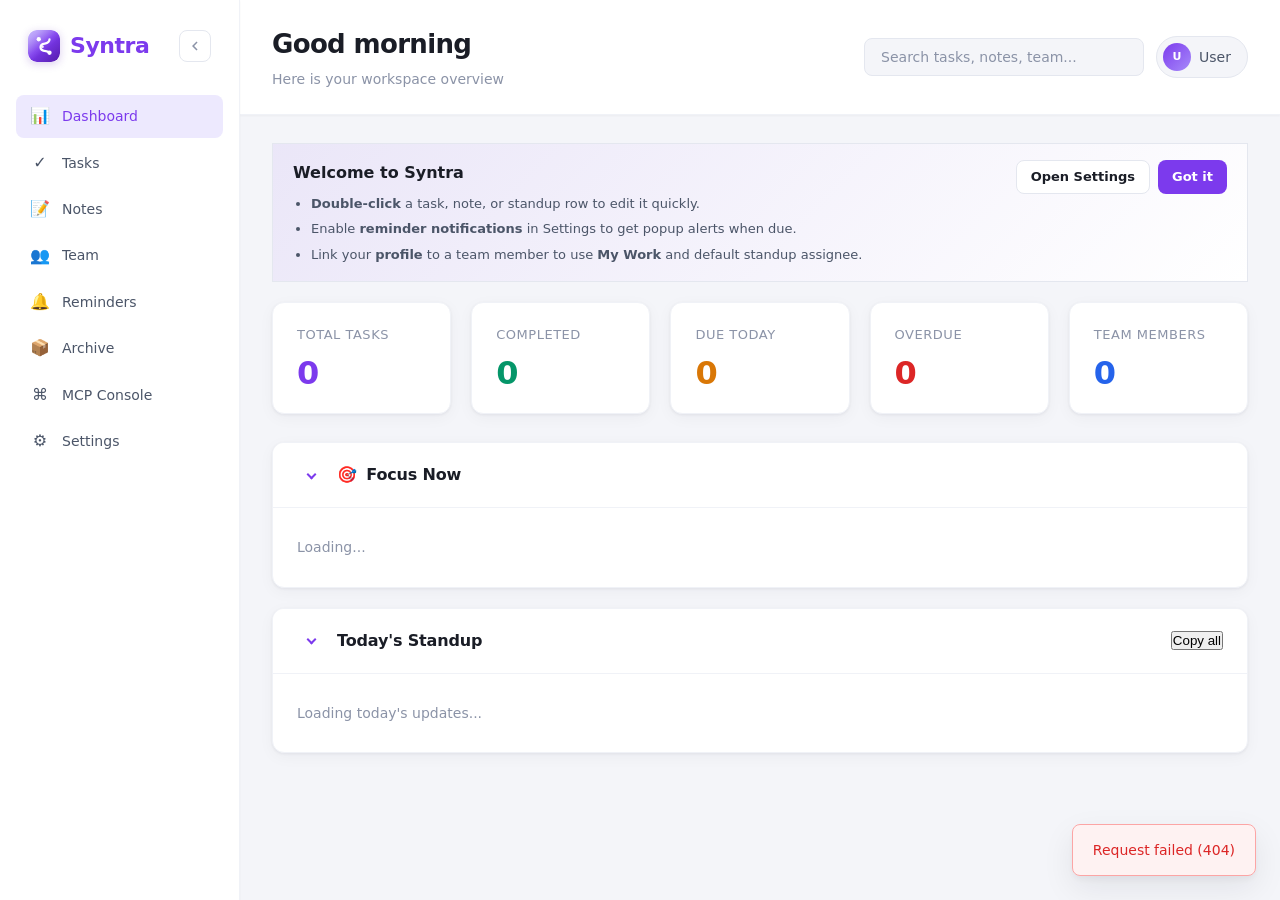
==== commit 402164aa: "focus required section added" ====
--- a/templates/index.html
+++ b/templates/index.html
@@ -118,6 +118,24 @@
             <div class="stat-card">
               <span class="stat-label">Team Members</span>
               <span class="stat-value" id="stat-team-members">0</span>
+            </div>
+          </section>
+
+          <section class="section section-collapsible" id="focus-now" data-default-expanded="true">
+            <div class="section-header">
+              <button type="button" class="section-collapse-btn" aria-label="Collapse Focus Now section" aria-expanded="true">
+                <span class="section-collapse-chevron" aria-hidden="true"></span>
+              </button>
+              <h2 class="section-title">
+                <span class="focus-now-icon" aria-hidden="true">🎯</span>
+                Focus Now
+                <span class="focus-now-count" id="focus-now-count"></span>
+              </h2>
+            </div>
+            <div class="section-content">
+              <div class="section-body focus-now-body" id="focus-now-list">
+                <p class="empty">Loading...</p>
+              </div>
             </div>
           </section>
 
--- a/static/css/style.css
+++ b/static/css/style.css
@@ -419,6 +419,268 @@
 .stat-card:nth-child(4) .stat-value { color: #dc2626; }
 .stat-card:nth-child(5) .stat-value { color: #2563eb; }
 
+/* ── Focus Now section ─────────────────────────────────────────────────────── */
+
+.focus-now-icon {
+  font-size: 1rem;
+  margin-right: 0.25rem;
+}
+
+.focus-now-count {
+  font-weight: 500;
+  color: var(--text-muted);
+  font-size: 0.9em;
+  margin-left: 0.25rem;
+}
+
+.focus-now-body {
+  padding: 0;
+}
+
+/* Empty state */
+.focus-empty {
+  display: flex;
+  flex-direction: column;
+  align-items: center;
+  gap: 0.375rem;
+  padding: 2.25rem 1.5rem;
+  text-align: center;
+}
+
+.focus-empty-icon {
+  font-size: 1.75rem;
+  line-height: 1;
+  margin-bottom: 0.25rem;
+}
+
+.focus-empty-title {
+  font-size: 0.9375rem;
+  font-weight: 600;
+  color: var(--text);
+  margin: 0;
+}
+
+.focus-empty-sub {
+  font-size: 0.8125rem;
+  color: var(--text-muted);
+  margin: 0;
+}
+
+/* Focus list */
+.focus-list {
+  display: flex;
+  flex-direction: column;
+  gap: 0;
+}
+
+/* Focus card */
+.focus-card {
+  display: flex;
+  align-items: stretch;
+  gap: 0;
+  cursor: pointer;
+  border-bottom: 1px solid var(--border-light);
+  transition: background var(--transition);
+  position: relative;
+  outline: none;
+}
+
+.focus-card:last-child {
+  border-bottom: none;
+}
+
+.focus-card:hover,
+.focus-card:focus-visible {
+  background: var(--surface-hover);
+}
+
+.focus-card:focus-visible {
+  box-shadow: inset 0 0 0 2px var(--primary);
+}
+
+/* Left urgency accent bar */
+.focus-card-urgency-bar {
+  width: 4px;
+  flex-shrink: 0;
+  border-radius: 0;
+}
+
+.focus-card--critical .focus-card-urgency-bar { background: #dc2626; }
+.focus-card--overdue  .focus-card-urgency-bar { background: #f97316; }
+.focus-card--today    .focus-card-urgency-bar { background: #d97706; }
+.focus-card--soon     .focus-card-urgency-bar { background: var(--primary); }
+
+/* Card inner */
+.focus-card-inner {
+  flex: 1 1 auto;
+  min-width: 0;
+  padding: 0.875rem 1rem;
+  display: flex;
+  flex-direction: column;
+  gap: 0.4rem;
+}
+
+/* Top row: urgency badge + group tag */
+.focus-card-top {
+  display: flex;
+  align-items: center;
+  gap: 0.5rem;
+  flex-wrap: wrap;
+}
+
+.focus-urgency-badge {
+  display: inline-flex;
+  align-items: center;
+  padding: 0.15rem 0.55rem;
+  border-radius: 999px;
+  font-size: 0.6875rem;
+  font-weight: 800;
+  letter-spacing: 0.03em;
+  text-transform: uppercase;
+  white-space: nowrap;
+}
+
+.focus-urgency-badge--critical {
+  background: #fee2e2;
+  color: #991b1b;
+}
+
+.focus-urgency-badge--overdue {
+  background: #ffedd5;
+  color: #9a3412;
+}
+
+.focus-urgency-badge--today {
+  background: #fef3c7;
+  color: #92400e;
+}
+
+.focus-urgency-badge--soon {
+  background: var(--primary-light);
+  color: var(--primary);
+}
+
+.focus-card-group {
+  font-size: 0.6875rem;
+  font-weight: 600;
+  color: var(--text-muted);
+  background: var(--bg-subtle);
+  padding: 0.15rem 0.5rem;
+  border-radius: 999px;
+  white-space: nowrap;
+  max-width: 160px;
+  overflow: hidden;
+  text-overflow: ellipsis;
+}
+
+/* Task title */
+.focus-card-title {
+  font-size: 0.9375rem;
+  font-weight: 600;
+  color: var(--text);
+  line-height: 1.4;
+  margin: 0;
+  overflow-wrap: anywhere;
+}
+
+/* Meta row */
+.focus-card-meta {
+  display: flex;
+  align-items: center;
+  flex-wrap: wrap;
+  gap: 0.375rem;
+  margin-top: 0.125rem;
+}
+
+.focus-card-assignee {
+  display: inline-flex;
+  align-items: center;
+  gap: 0.3rem;
+  font-size: 0.75rem;
+  font-weight: 500;
+  color: var(--text-secondary);
+}
+
+.focus-card-avatar {
+  display: inline-flex;
+  align-items: center;
+  justify-content: center;
+  width: 18px;
+  height: 18px;
+  border-radius: 50%;
+  background: var(--primary-light);
+  color: var(--primary);
+  font-size: 0.5rem;
+  font-weight: 800;
+  flex-shrink: 0;
+}
+
+.focus-card-due {
+  display: inline-flex;
+  align-items: center;
+  gap: 0.25rem;
+  font-size: 0.75rem;
+  font-weight: 600;
+  color: var(--text-muted);
+}
+
+.focus-card-due svg {
+  width: 11px;
+  height: 11px;
+  fill: currentColor;
+  flex-shrink: 0;
+}
+
+.focus-card--critical .focus-card-due,
+.focus-card--overdue  .focus-card-due { color: #dc2626; }
+.focus-card--today    .focus-card-due { color: #d97706; }
+
+.focus-card-comments {
+  display: inline-flex;
+  align-items: center;
+  gap: 0.25rem;
+  font-size: 0.75rem;
+  color: var(--text-muted);
+}
+
+.focus-card-comments svg {
+  width: 11px;
+  height: 11px;
+  fill: currentColor;
+  flex-shrink: 0;
+}
+
+/* Right arrow */
+.focus-card-arrow {
+  display: flex;
+  align-items: center;
+  padding: 0 0.75rem 0 0;
+  color: var(--border);
+  flex-shrink: 0;
+  transition: color var(--transition), transform var(--transition);
+}
+
+.focus-card-arrow svg {
+  width: 18px;
+  height: 18px;
+  fill: currentColor;
+}
+
+.focus-card:hover .focus-card-arrow,
+.focus-card:focus-visible .focus-card-arrow {
+  color: var(--primary);
+  transform: translateX(2px);
+}
+
+/* Dark mode */
+[data-theme="dark"] .focus-urgency-badge--critical { background: #450a0a; color: #fca5a5; }
+[data-theme="dark"] .focus-urgency-badge--overdue  { background: #431407; color: #fdba74; }
+[data-theme="dark"] .focus-urgency-badge--today    { background: #422006; color: #fcd34d; }
+[data-theme="dark"] .focus-urgency-badge--soon     { background: #2a2240; color: #b08cff; }
+[data-theme="dark"] .focus-card-group              { background: var(--bg-subtle); }
+
+/* ── End Focus Now ─────────────────────────────────────────────────────────── */
+
 .task-filters {
   display: flex;
   flex-wrap: wrap;
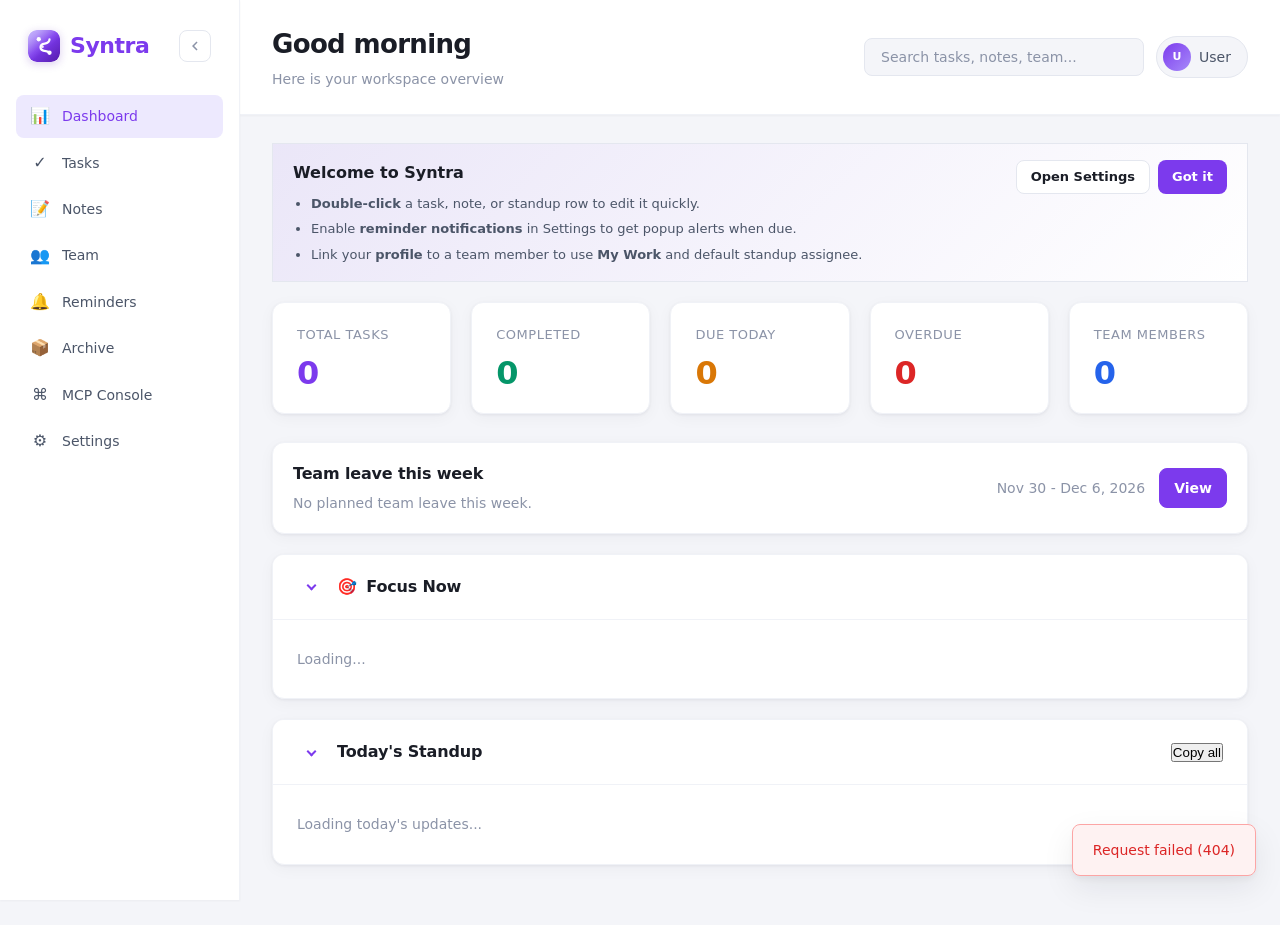
==== commit a81a2912: "Leave plan implemented" ====
--- a/templates/index.html
+++ b/templates/index.html
@@ -121,6 +121,17 @@
             </div>
           </section>
 
+          <section class="section weekly-leave-overview" aria-labelledby="weekly-leave-title">
+            <div class="weekly-leave-overview-main">
+              <h2 class="section-title" id="weekly-leave-title">Team leave this week</h2>
+              <p class="weekly-leave-summary" id="weekly-leave-summary">Loading planned leave...</p>
+            </div>
+            <div class="weekly-leave-overview-actions">
+              <span class="weekly-leave-week-label" id="weekly-leave-week-label"></span>
+              <button type="button" class="weekly-leave-view-btn" id="weekly-leave-view">View</button>
+            </div>
+          </section>
+
           <section class="section section-collapsible" id="focus-now" data-default-expanded="true">
             <div class="section-header">
               <button type="button" class="section-collapse-btn" aria-label="Collapse Focus Now section" aria-expanded="true">
@@ -304,6 +315,12 @@
         </div>
 
         <div class="view-panel view-hidden" data-view="team-activity">
+        <div class="team-view-tabs" role="tablist" aria-label="Team views">
+          <button type="button" class="team-tab-btn is-active" data-tab="team-members-pane" aria-pressed="true">Team Activity</button>
+          <button type="button" class="team-tab-btn" data-tab="team-availability-pane" aria-pressed="false">Availability</button>
+        </div>
+
+        <div id="team-members-pane">
         <section class="section section-collapsible" id="team-activity" data-default-expanded="true">
           <div class="section-header">
             <button type="button" class="section-collapse-btn" aria-label="Collapse Team Activity section" aria-expanded="true">
@@ -337,11 +354,66 @@
               <button type="button" class="inline-cancel" data-panel="team-edit-panel">Cancel</button>
             </form>
           </div>
+          <div class="create-panel" id="leave-form-panel" hidden>
+            <form id="leave-form" class="inline-create-form">
+              <input type="hidden" id="leave-edit-id">
+              <h3 class="create-panel-title" id="leave-form-title">Leave plan</h3>
+              <select id="leave-member" class="inline-input" required aria-label="Team member">
+                <option value="">Select member</option>
+              </select>
+              <input type="date" id="leave-start" class="inline-input" required aria-label="From date">
+              <input type="date" id="leave-end" class="inline-input" required aria-label="To date">
+              <textarea id="leave-details" class="inline-input leave-details-input" placeholder="Details (optional)" maxlength="500" rows="2" aria-label="Details"></textarea>
+              <button type="submit" class="inline-submit">Save</button>
+              <button type="button" class="inline-cancel" data-panel="leave-form-panel">Cancel</button>
+            </form>
+          </div>
+          <div class="create-panel" id="leave-list-panel" hidden>
+            <div class="leave-list-header">
+              <h3 class="create-panel-title" id="leave-list-title">Leave plans</h3>
+              <button type="button" class="inline-cancel" data-panel="leave-list-panel">Close</button>
+            </div>
+            <div class="leave-list-body" id="leave-list-body"></div>
+          </div>
           <div class="section-body" id="team-list">
             <p class="empty">Loading team...</p>
           </div>
           </div>
         </section>
+        </div>
+
+        <div id="team-availability-pane" hidden>
+        <section class="section section-collapsible" id="team-availability" data-default-expanded="true">
+          <div class="section-header">
+            <button type="button" class="section-collapse-btn" aria-label="Collapse Availability section" aria-expanded="true">
+              <span class="section-collapse-chevron" aria-hidden="true"></span>
+            </button>
+            <h2 class="section-title">Availability</h2>
+            <div class="section-header-actions">
+              <div class="availability-mode-toggle" role="group" aria-label="Availability range">
+                <button type="button" class="availability-mode-btn is-active" data-mode="today" aria-pressed="true">Today</button>
+                <button type="button" class="availability-mode-btn" data-mode="month" aria-pressed="false">Month</button>
+              </div>
+            </div>
+          </div>
+          <div class="section-content">
+            <div class="availability-body">
+              <div id="availability-today"></div>
+              <div id="availability-month-view" hidden>
+                <div class="availability-month-header">
+                  <button type="button" class="availability-nav-btn" id="availability-month-prev" aria-label="Previous month">&#8249;</button>
+                  <span class="availability-month-label" id="availability-month-label"></span>
+                  <button type="button" class="availability-nav-btn" id="availability-month-next" aria-label="Next month">&#8250;</button>
+                  <button type="button" class="availability-today-btn" id="availability-month-today">Today</button>
+                </div>
+                <div class="availability-grid" id="availability-grid"></div>
+                <div class="availability-drilldown" id="availability-drilldown" hidden></div>
+              </div>
+            </div>
+          </div>
+        </section>
+        </div>
+
         </div>
 
         <div class="view-panel view-hidden" data-view="reminders">
@@ -559,6 +631,26 @@
         </div>
       </div>
     </div>
+  </div>
+
+  <div id="weekly-leave-modal" class="weekly-leave-modal" hidden aria-hidden="true">
+    <div class="weekly-leave-backdrop" data-weekly-leave-dismiss></div>
+    <section
+      class="weekly-leave-dialog"
+      role="dialog"
+      aria-modal="true"
+      aria-labelledby="weekly-leave-modal-title"
+      aria-describedby="weekly-leave-modal-week"
+    >
+      <header class="weekly-leave-modal-header">
+        <div>
+          <h2 class="weekly-leave-modal-title" id="weekly-leave-modal-title">Team leave this week</h2>
+          <p class="weekly-leave-modal-week" id="weekly-leave-modal-week"></p>
+        </div>
+        <button type="button" class="weekly-leave-close" id="weekly-leave-close" aria-label="Close weekly leave view">Close</button>
+      </header>
+      <div class="weekly-leave-modal-content" id="weekly-leave-modal-content" aria-live="polite"></div>
+    </section>
   </div>
 
   <div id="reminder-popup-stack" class="reminder-popup-stack" aria-live="polite"></div>
@@ -639,6 +731,7 @@
   <script src="/static/js/syntra/reminders.js"></script>
   <script src="/static/js/syntra/tasks.js"></script>
   <script src="/static/js/syntra/mcp.js"></script>
+  <script src="/static/js/syntra/availability.js"></script>
   <script src="/static/js/syntra/app.js"></script>
   <script src="/static/js/app.js"></script>
 </body>
--- a/static/css/style.css
+++ b/static/css/style.css
@@ -380,6 +380,54 @@
   margin-bottom: 1.75rem;
 }
 
+.weekly-leave-overview {
+  display: flex;
+  align-items: center;
+  justify-content: space-between;
+  gap: 1.25rem;
+  padding: 1.125rem 1.25rem;
+  margin-bottom: 1.75rem;
+}
+
+.weekly-leave-overview-main {
+  min-width: 0;
+}
+
+.weekly-leave-overview .section-title {
+  margin: 0 0 0.35rem;
+}
+
+.weekly-leave-summary,
+.weekly-leave-week-label {
+  margin: 0;
+  color: var(--text-muted);
+  font-size: 0.875rem;
+}
+
+.weekly-leave-overview-actions {
+  display: flex;
+  align-items: center;
+  justify-content: flex-end;
+  gap: 0.875rem;
+  flex-shrink: 0;
+}
+
+.weekly-leave-view-btn {
+  padding: 0.5rem 0.875rem;
+  border: 1px solid var(--primary);
+  border-radius: var(--radius-sm);
+  background: var(--primary);
+  color: #fff;
+  font: inherit;
+  font-size: 0.875rem;
+  font-weight: 600;
+  cursor: pointer;
+}
+
+.weekly-leave-view-btn:hover {
+  filter: brightness(1.05);
+}
+
 .stat-card {
   background: var(--surface);
   border: 1px solid var(--border-light);
@@ -2522,6 +2570,163 @@
   filter: brightness(1.05);
 }
 
+/* Weekly team leave modal */
+
+.weekly-leave-modal {
+  position: fixed;
+  inset: 0;
+  z-index: 210;
+  display: grid;
+  place-items: center;
+  padding: 1rem;
+}
+
+.weekly-leave-modal[hidden] {
+  display: none;
+}
+
+.weekly-leave-backdrop {
+  position: absolute;
+  inset: 0;
+  background: rgba(15, 23, 42, 0.48);
+  backdrop-filter: blur(3px);
+}
+
+.weekly-leave-dialog {
+  position: relative;
+  display: flex;
+  flex-direction: column;
+  width: min(100%, 720px);
+  max-height: min(84vh, 780px);
+  overflow: hidden;
+  background: var(--surface);
+  border: 1px solid var(--border-light);
+  border-radius: var(--radius);
+  box-shadow: var(--shadow-lg);
+}
+
+.weekly-leave-modal-header {
+  display: flex;
+  align-items: flex-start;
+  justify-content: space-between;
+  gap: 1rem;
+  padding: 1.25rem 1.5rem;
+  border-bottom: 1px solid var(--border-light);
+}
+
+.weekly-leave-modal-title {
+  margin: 0;
+  color: var(--text-primary);
+  font-size: 1.125rem;
+  font-weight: 700;
+}
+
+.weekly-leave-modal-week {
+  margin: 0.3rem 0 0;
+  color: var(--text-muted);
+  font-size: 0.875rem;
+}
+
+.weekly-leave-close {
+  flex-shrink: 0;
+  padding: 0.4rem 0.7rem;
+  border: 1px solid var(--border);
+  border-radius: var(--radius-sm);
+  background: var(--bg);
+  color: var(--text-secondary);
+  font: inherit;
+  font-size: 0.8125rem;
+  font-weight: 600;
+  cursor: pointer;
+}
+
+.weekly-leave-modal-content {
+  overflow-y: auto;
+  padding: 0.5rem 1.5rem 1rem;
+}
+
+.weekly-leave-empty {
+  margin: 1rem 0;
+  padding: 1.5rem 0;
+  color: var(--text-muted);
+  text-align: center;
+}
+
+.weekly-leave-day {
+  padding: 0.875rem 0;
+  border-bottom: 1px solid var(--border-light);
+}
+
+.weekly-leave-day:last-child {
+  border-bottom: 0;
+}
+
+.weekly-leave-day.is-today {
+  margin-inline: -0.75rem;
+  padding-inline: 0.75rem;
+  border-left: 3px solid var(--primary);
+  background: var(--primary-light);
+}
+
+.weekly-leave-day-title {
+  display: flex;
+  align-items: center;
+  gap: 0.5rem;
+  margin: 0 0 0.55rem;
+  color: var(--text-primary);
+  font-size: 0.875rem;
+  font-weight: 700;
+}
+
+.weekly-leave-today-label {
+  color: var(--primary);
+  font-size: 0.6875rem;
+  font-weight: 700;
+  text-transform: uppercase;
+}
+
+.weekly-leave-day-entries {
+  display: grid;
+  gap: 0.4rem;
+}
+
+.weekly-leave-entry {
+  display: grid;
+  grid-template-columns: minmax(0, 1fr) auto;
+  gap: 0.2rem 0.75rem;
+  padding: 0.55rem 0.7rem;
+  border: 1px solid var(--border-light);
+  border-radius: var(--radius-sm);
+  background: var(--bg);
+}
+
+.weekly-leave-entry-name {
+  min-width: 0;
+  color: var(--text-primary);
+  font-size: 0.875rem;
+  font-weight: 600;
+  overflow-wrap: anywhere;
+}
+
+.weekly-leave-entry-range {
+  color: var(--text-muted);
+  font-size: 0.8125rem;
+  text-align: right;
+}
+
+.weekly-leave-entry-details {
+  grid-column: 1 / -1;
+  color: var(--text-secondary);
+  font-size: 0.8125rem;
+  overflow-wrap: anywhere;
+}
+
+.weekly-leave-day-empty {
+  margin: 0;
+  color: var(--text-muted);
+  font-size: 0.8125rem;
+}
+
 /* Confirm modal */
 
 body.modal-open {
@@ -3245,3 +3450,429 @@
     font-size: 1.375rem;
   }
 }
+
+/* ============================================================
+   Team view tabs
+   ============================================================ */
+.team-view-tabs {
+  display: inline-flex;
+  gap: 0.25rem;
+  padding: 0.25rem;
+  margin-bottom: 1rem;
+  background: var(--surface);
+  border: 1px solid var(--border);
+  border-radius: 999px;
+}
+
+.team-tab-btn {
+  padding: 0.4rem 1rem;
+  border: none;
+  border-radius: 999px;
+  background: transparent;
+  color: var(--text-secondary);
+  font-size: 0.8125rem;
+  font-weight: 600;
+  font-family: inherit;
+  cursor: pointer;
+  transition: background var(--transition), color var(--transition);
+}
+
+.team-tab-btn:hover {
+  color: var(--text);
+}
+
+.team-tab-btn.is-active {
+  background: var(--primary);
+  color: #fff;
+}
+
+/* ============================================================
+   Member config button + dropdown menu
+   ============================================================ */
+.row-config-btn {
+  display: inline-flex;
+  align-items: center;
+  justify-content: center;
+  width: 28px;
+  height: 28px;
+  padding: 0;
+  background: transparent;
+  border: 1px solid transparent;
+  border-radius: var(--radius-sm);
+  color: var(--text-muted);
+  cursor: pointer;
+  transition: background var(--transition), color var(--transition), border-color var(--transition);
+}
+
+.row-config-btn:hover,
+.row-config-btn[aria-expanded="true"] {
+  background: var(--surface-hover);
+  border-color: var(--border);
+  color: var(--text);
+}
+
+.config-menu {
+  position: fixed;
+  z-index: 900;
+  display: flex;
+  flex-direction: column;
+  min-width: 190px;
+  padding: 0.375rem;
+  background: var(--surface);
+  border: 1px solid var(--border);
+  border-radius: var(--radius-sm);
+  box-shadow: 0 12px 32px rgba(15, 17, 23, 0.18);
+}
+
+.config-menu[hidden] {
+  display: none;
+}
+
+.config-menu-item {
+  display: block;
+  width: 100%;
+  padding: 0.5rem 0.75rem;
+  background: transparent;
+  border: none;
+  border-radius: var(--radius-sm);
+  color: var(--text);
+  font-size: 0.875rem;
+  font-family: inherit;
+  text-align: left;
+  cursor: pointer;
+}
+
+.config-menu-item:hover {
+  background: var(--surface-hover);
+}
+
+.config-menu-item--danger {
+  color: var(--danger);
+}
+
+/* ============================================================
+   Leave plan form + manage panel
+   ============================================================ */
+.create-panel-title {
+  flex: 1 0 100%;
+  margin: 0;
+  font-size: 0.875rem;
+  font-weight: 700;
+  color: var(--text-secondary);
+}
+
+.leave-details-input {
+  flex: 2 1 240px;
+  min-height: 40px;
+  resize: vertical;
+  font-family: inherit;
+}
+
+.leave-list-header {
+  display: flex;
+  align-items: center;
+  justify-content: space-between;
+  gap: 0.75rem;
+  margin-bottom: 0.5rem;
+}
+
+.leave-list-header .create-panel-title {
+  flex: 0 1 auto;
+}
+
+.leave-row {
+  display: flex;
+  align-items: center;
+  justify-content: space-between;
+  gap: 0.75rem;
+  padding: 0.625rem 0;
+  border-bottom: 1px solid var(--border-light);
+}
+
+.leave-row:last-child {
+  border-bottom: none;
+}
+
+.leave-row-main {
+  display: flex;
+  flex-direction: column;
+  gap: 0.15rem;
+  min-width: 0;
+}
+
+.leave-row-range {
+  font-size: 0.875rem;
+  font-weight: 600;
+  color: var(--text);
+}
+
+.leave-row-details {
+  font-size: 0.8125rem;
+  color: var(--text-muted);
+  overflow-wrap: anywhere;
+}
+
+.leave-row-actions {
+  display: flex;
+  gap: 0.375rem;
+  flex-shrink: 0;
+}
+
+.leave-row-edit,
+.leave-row-delete {
+  padding: 0.3rem 0.7rem;
+  background: transparent;
+  border: 1px solid var(--border);
+  border-radius: var(--radius-sm);
+  color: var(--text-secondary);
+  font-size: 0.8125rem;
+  font-family: inherit;
+  cursor: pointer;
+}
+
+.leave-row-edit:hover {
+  background: var(--surface-hover);
+  color: var(--text);
+}
+
+.leave-row-delete:hover {
+  border-color: var(--danger);
+  color: var(--danger);
+  background: var(--danger-bg);
+}
+
+/* ============================================================
+   Availability panel
+   ============================================================ */
+.availability-mode-toggle {
+  display: inline-flex;
+  gap: 0.25rem;
+  padding: 0.25rem;
+  background: var(--bg);
+  border: 1px solid var(--border);
+  border-radius: 999px;
+}
+
+.availability-mode-btn {
+  padding: 0.3rem 0.875rem;
+  border: none;
+  border-radius: 999px;
+  background: transparent;
+  color: var(--text-secondary);
+  font-size: 0.8125rem;
+  font-weight: 600;
+  font-family: inherit;
+  cursor: pointer;
+}
+
+.availability-mode-btn.is-active {
+  background: var(--primary);
+  color: #fff;
+}
+
+.availability-columns {
+  display: grid;
+  grid-template-columns: 1fr 1fr;
+  gap: 1.25rem;
+}
+
+.availability-column-title {
+  margin: 0 0 0.625rem;
+  font-size: 0.75rem;
+  font-weight: 700;
+  text-transform: uppercase;
+  letter-spacing: 0.05em;
+  color: var(--text-muted);
+}
+
+.availability-leave-card {
+  display: flex;
+  flex-direction: column;
+  gap: 0.15rem;
+  padding: 0.625rem 0.75rem;
+  margin-bottom: 0.5rem;
+  background: var(--surface);
+  border: 1px solid var(--border);
+  border-left: 3px solid var(--primary);
+  border-radius: var(--radius-sm);
+}
+
+.availability-leave-name {
+  font-size: 0.875rem;
+  font-weight: 600;
+  color: var(--text);
+}
+
+.availability-leave-range {
+  font-size: 0.8125rem;
+  color: var(--text-secondary);
+}
+
+.availability-leave-details {
+  font-size: 0.8125rem;
+  color: var(--text-muted);
+  overflow-wrap: anywhere;
+}
+
+.availability-available-list {
+  display: flex;
+  flex-wrap: wrap;
+  gap: 0.375rem;
+  margin: 0;
+  padding: 0;
+  list-style: none;
+}
+
+.availability-available-list li {
+  padding: 0.375rem 0.75rem;
+  background: var(--surface);
+  border: 1px solid var(--border);
+  border-radius: 999px;
+  font-size: 0.875rem;
+  color: var(--text-secondary);
+}
+
+.availability-month-header {
+  display: flex;
+  align-items: center;
+  gap: 0.5rem;
+  margin-bottom: 0.75rem;
+}
+
+.availability-month-label {
+  min-width: 180px;
+  text-align: center;
+  font-size: 0.9375rem;
+  font-weight: 700;
+  color: var(--text);
+}
+
+.availability-nav-btn {
+  display: inline-flex;
+  align-items: center;
+  justify-content: center;
+  width: 28px;
+  height: 28px;
+  padding: 0;
+  background: var(--surface);
+  border: 1px solid var(--border);
+  border-radius: var(--radius-sm);
+  color: var(--text-secondary);
+  font-size: 1.125rem;
+  line-height: 1;
+  cursor: pointer;
+}
+
+.availability-nav-btn:hover {
+  background: var(--surface-hover);
+  color: var(--text);
+}
+
+.availability-today-btn {
+  margin-left: auto;
+  padding: 0.3rem 0.875rem;
+  background: transparent;
+  border: 1px solid var(--border);
+  border-radius: 999px;
+  color: var(--text-secondary);
+  font-size: 0.8125rem;
+  font-weight: 600;
+  font-family: inherit;
+  cursor: pointer;
+}
+
+.availability-today-btn:hover {
+  background: var(--surface-hover);
+  color: var(--text);
+}
+
+.availability-grid {
+  display: grid;
+  grid-template-columns: repeat(7, 1fr);
+  gap: 0.375rem;
+}
+
+.availability-weekday {
+  padding: 0.25rem 0;
+  font-size: 0.75rem;
+  font-weight: 600;
+  text-align: center;
+  color: var(--text-muted);
+}
+
+.availability-day {
+  display: flex;
+  flex-direction: column;
+  gap: 0.25rem;
+  min-height: 64px;
+  padding: 0.375rem;
+  background: var(--surface);
+  border: 1px solid var(--border-light);
+  border-radius: var(--radius-sm);
+  text-align: left;
+  cursor: pointer;
+  transition: background var(--transition), border-color var(--transition);
+}
+
+.availability-day:hover:not(.is-outside) {
+  background: var(--surface-hover);
+  border-color: var(--border);
+}
+
+.availability-day.is-outside {
+  background: transparent;
+  border-color: transparent;
+  cursor: default;
+  pointer-events: none;
+}
+
+.availability-day.is-today {
+  border-color: var(--primary);
+  box-shadow: inset 0 0 0 1px var(--primary);
+}
+
+.availability-day.is-selected {
+  background: var(--primary-light);
+  border-color: var(--primary);
+}
+
+.availability-day-number {
+  font-size: 0.75rem;
+  font-weight: 600;
+  color: var(--text-secondary);
+}
+
+.availability-day-chips {
+  display: flex;
+  flex-wrap: wrap;
+  gap: 0.15rem;
+}
+
+.availability-chip {
+  display: inline-flex;
+  align-items: center;
+  justify-content: center;
+  width: 24px;
+  height: 18px;
+  background: var(--primary-light);
+  border-radius: 4px;
+  color: var(--primary);
+  font-size: 0.625rem;
+  font-weight: 700;
+}
+
+.availability-drilldown {
+  margin-top: 1rem;
+  padding-top: 1rem;
+  border-top: 1px solid var(--border-light);
+}
+
+@media (max-width: 900px) {
+  .availability-columns {
+    grid-template-columns: 1fr;
+  }
+
+  .availability-day {
+    min-height: 52px;
+  }
+}
